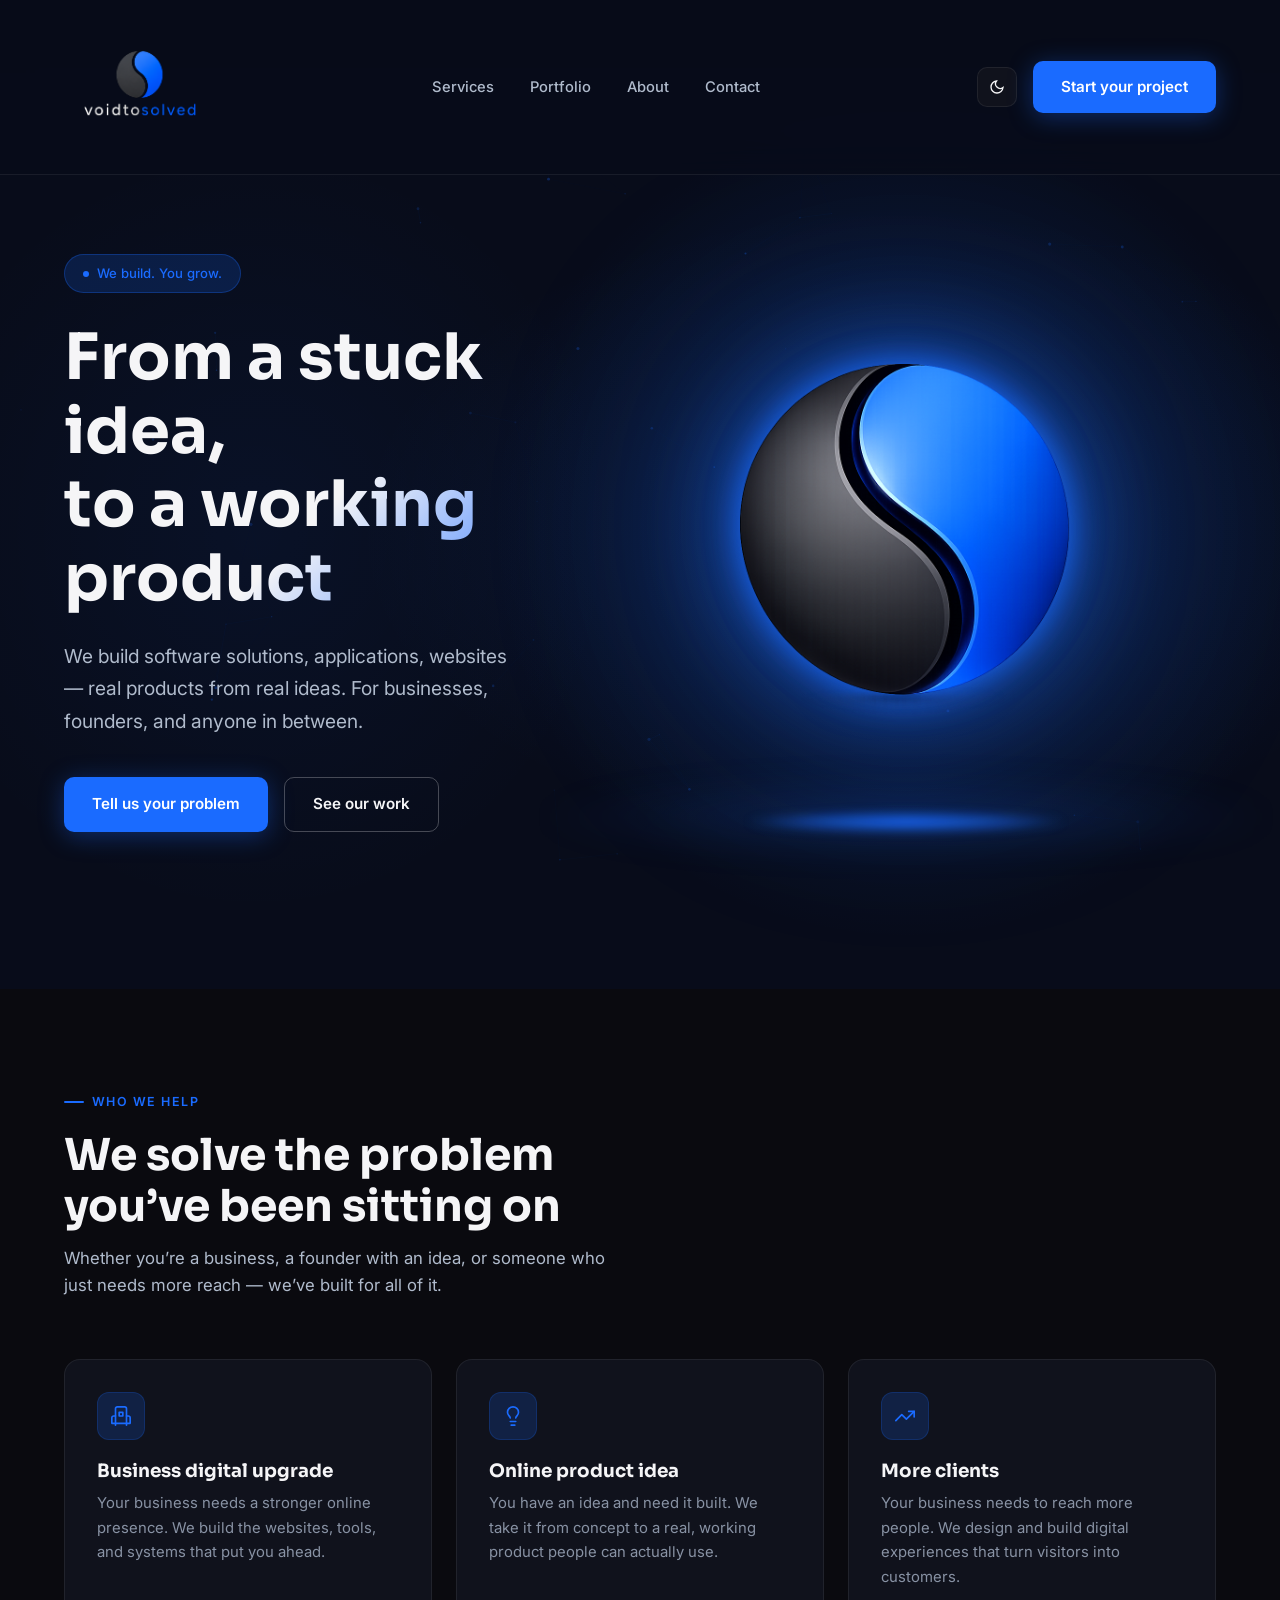
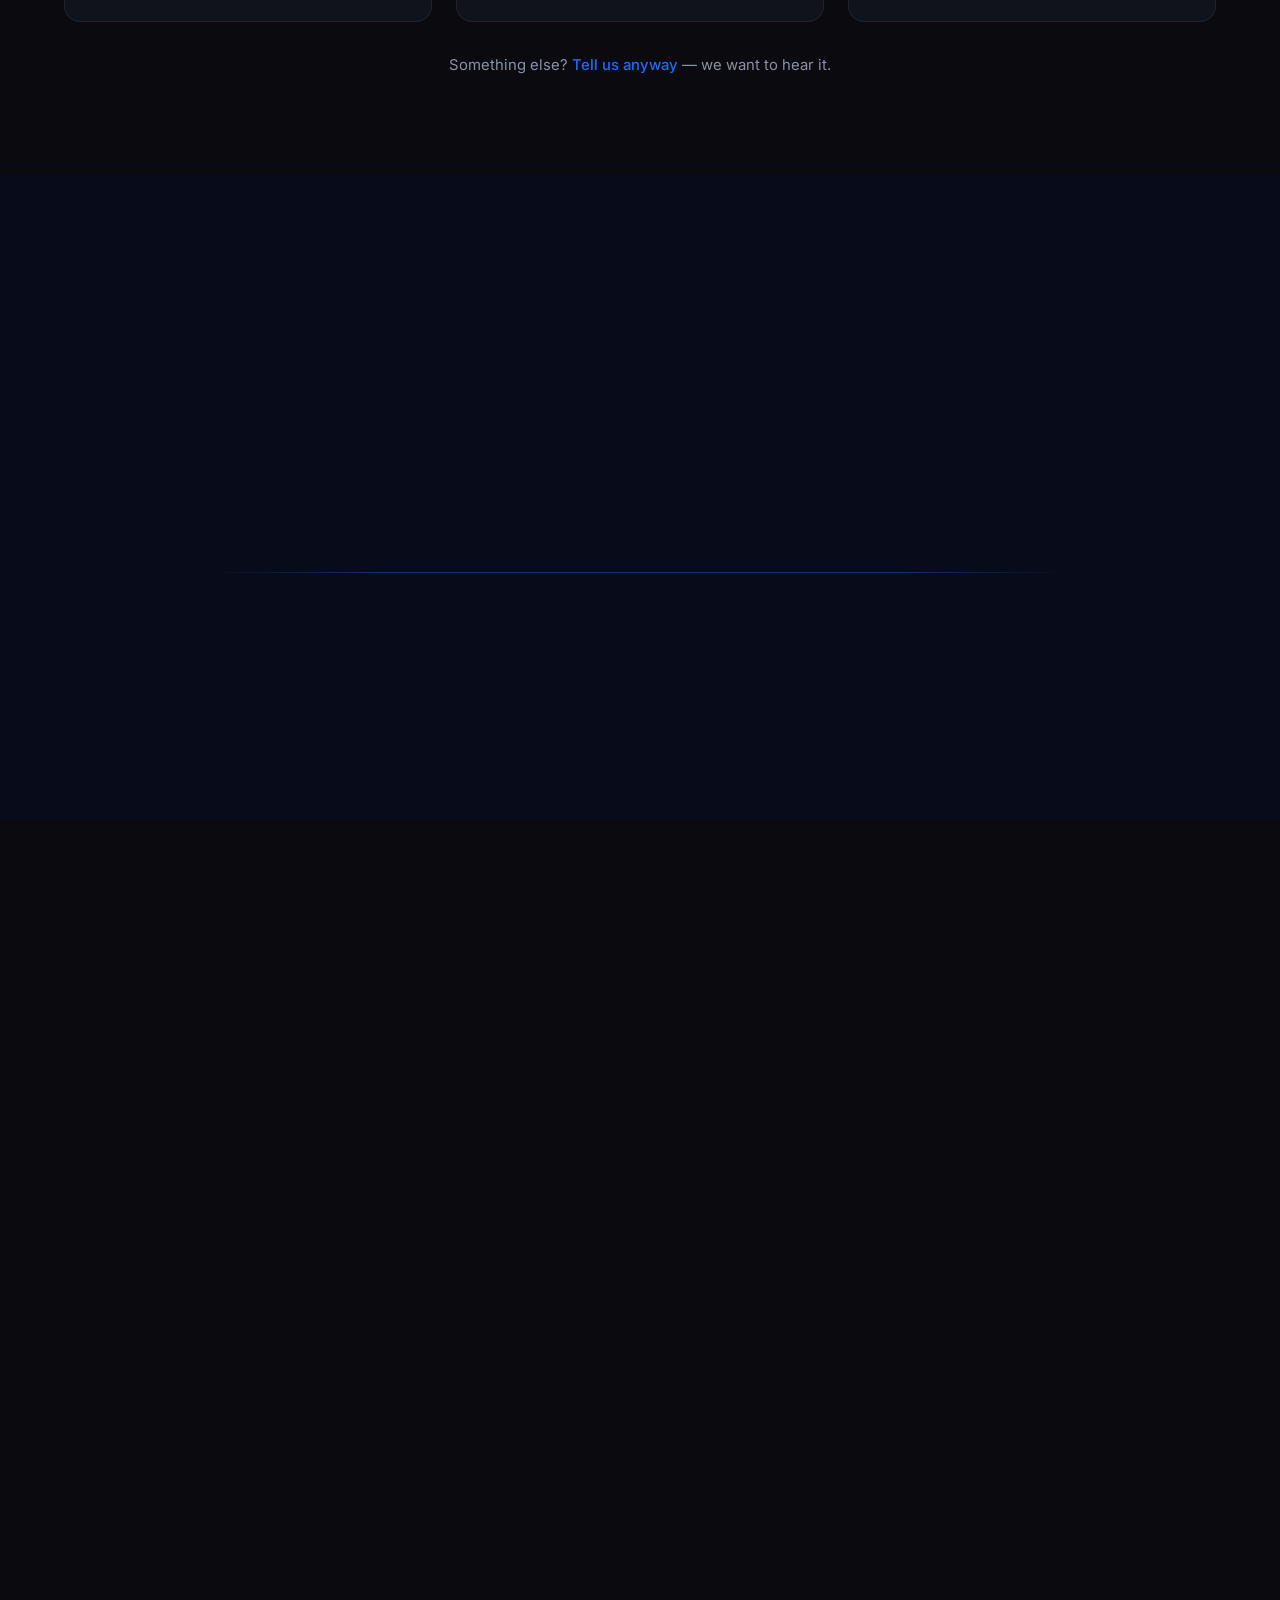
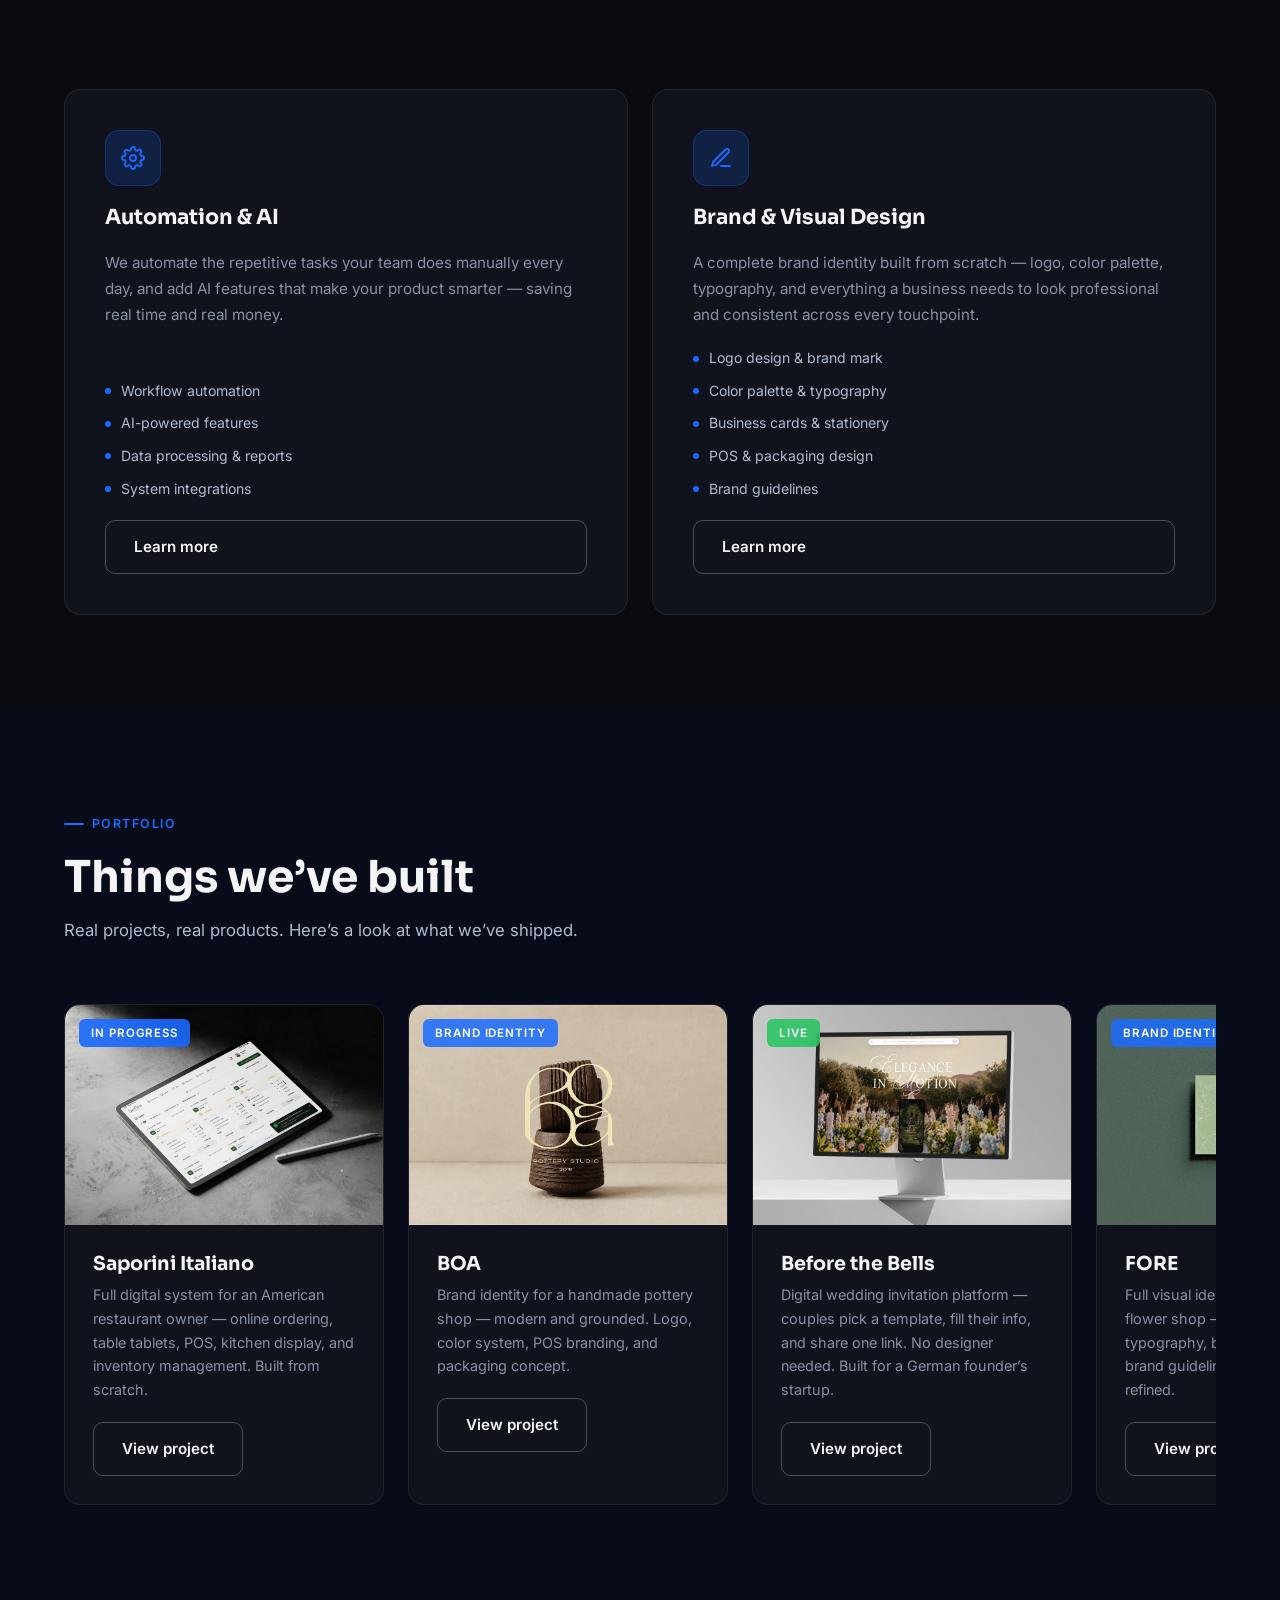
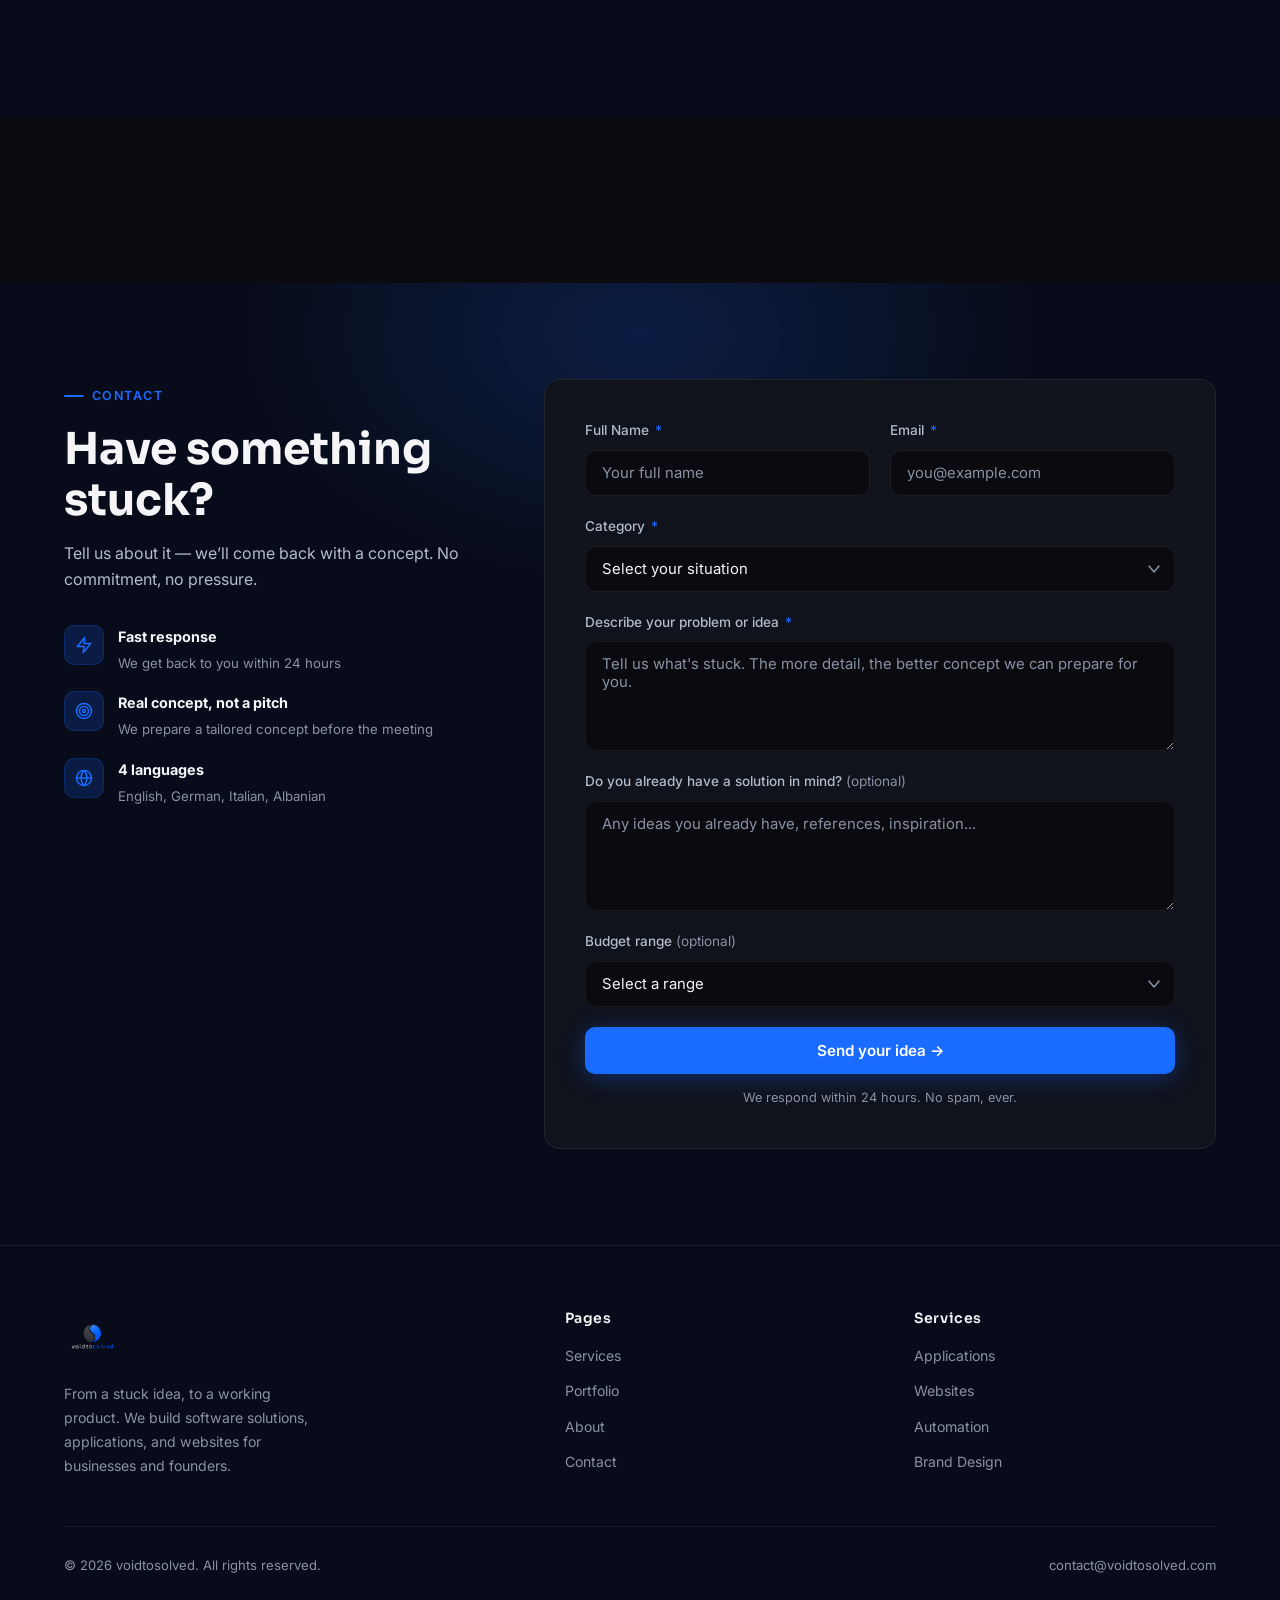
==== index.html @ b5cc69ad "Add Brand Design service, portfolio nav, mobile scroll peek, footer updates" ====
<!DOCTYPE html>
<html lang="en" data-theme="dark">
<head>
  <meta charset="UTF-8" />
  <meta name="viewport" content="width=device-width, initial-scale=1.0" />
  <title>voidtosolved &mdash; From a stuck idea, to a working product</title>
  <meta name="description" content="We build software solutions, applications, websites, and real products from real ideas. From a stuck idea, to a working product." />
  <link rel="stylesheet" href="css/style.css" />
  <link rel="icon" type="image/png" href="voidtosolved_transparent.png" />
</head>
<body>

<nav>
  <div class="container nav-inner">
    <a href="index.html" class="nav-logo" aria-label="voidtosolved home">
      <img src="VTS_LOGO_NO_BCG_WHITE.png" alt="voidtosolved logo" class="logo-dark" />
      <img src="voidtosolved_transparent.png" alt="voidtosolved logo" class="logo-light" />
    </a>
    <ul class="nav-links">
      <li><a href="services.html">Services</a></li>
      <li><a href="portfolio.html">Portfolio</a></li>
      <li><a href="about.html">About</a></li>
      <li><a href="contact.html">Contact</a></li>
    </ul>
    <div class="nav-right">
      <button class="theme-toggle" aria-label="Toggle theme"></button>
      <a href="#contact" class="btn btn-primary">Start your project</a>
      <button class="hamburger" aria-label="Open menu" aria-expanded="false">
        <span></span><span></span><span></span>
      </button>
    </div>
  </div>
</nav>

<nav class="mobile-nav" role="navigation" aria-label="Mobile menu">
  <a href="services.html">Services</a>
  <a href="portfolio.html">Portfolio</a>
  <a href="about.html">About</a>
  <a href="contact.html">Contact</a>
  <a href="#contact" class="btn btn-primary">Start your project</a>
</nav>

<div class="page-wrapper">

  <section class="hero" id="home">
    <div class="hero-bg-glow"></div>
    <div class="container hero-grid">

      <div class="hero-content">
        <div class="hero-badge">
          <span class="hero-badge-dot"></span>
          We build. You grow.
        </div>
        <h1 class="fade-up fade-up-delay-1">From a stuck idea,<br>to a working product</h1>
        <p class="hero-sub fade-up fade-up-delay-2">We build software solutions, applications, websites &mdash; real products from real ideas. For businesses, founders, and anyone in between.</p>
        <div class="hero-buttons fade-up fade-up-delay-3">
          <a href="#contact" class="btn btn-primary">Tell us your problem</a>
          <a href="#portfolio" class="btn btn-outline">See our work</a>
        </div>
      </div>

      <div class="hero-orb-wrap fade-up fade-up-delay-2">
        <div class="orb-scene">
          <div class="orb-ambient"></div>
          <div class="orb-float">
            <div class="orb-glow-wrap">
              <div class="orb-img-wrap">
                <img src="super%20logo.png" alt="" class="orb-img" />
              </div>
            </div>
          </div>
          <div class="orb-ground-halo"></div>
          <div class="orb-ground-ray"></div>
        </div>
      </div>

    </div>
  </section>

  <section class="who-we-help" id="who-we-help">
    <div class="container">
      <div class="section-header fade-up">
        <span class="section-label">Who we help</span>
        <h2>We solve the problem<br>you&rsquo;ve been sitting on</h2>
        <p>Whether you&rsquo;re a business, a founder with an idea, or someone who just needs more reach &mdash; we&rsquo;ve built for all of it.</p>
      </div>
      <div class="cards-grid-3">
        <div class="card fade-up fade-up-delay-1">
          <div class="card-icon"><svg width="22" height="22" viewBox="0 0 24 24" fill="none" stroke="currentColor" stroke-width="1.8" stroke-linecap="round" stroke-linejoin="round"><path d="M6 22V4a2 2 0 0 1 2-2h8a2 2 0 0 1 2 2v18"/><path d="M6 12H4a2 2 0 0 0-2 2v6h20v-6a2 2 0 0 0-2-2h-2"/><rect x="10" y="8" width="4" height="4"/></svg></div>
          <h3>Business digital upgrade</h3>
          <p>Your business needs a stronger online presence. We build the websites, tools, and systems that put you ahead.</p>
        </div>
        <div class="card fade-up fade-up-delay-2">
          <div class="card-icon"><svg width="22" height="22" viewBox="0 0 24 24" fill="none" stroke="currentColor" stroke-width="1.8" stroke-linecap="round" stroke-linejoin="round"><path d="M15 14c.2-1 .7-1.7 1.5-2.5 1-.9 1.5-2.2 1.5-3.5A6 6 0 0 0 6 8c0 1 .2 2.2 1.5 3.5.7.7 1.3 1.5 1.5 2.5"/><path d="M9 18h6"/><path d="M10 22h4"/></svg></div>
          <h3>Online product idea</h3>
          <p>You have an idea and need it built. We take it from concept to a real, working product people can actually use.</p>
        </div>
        <div class="card fade-up fade-up-delay-3">
          <div class="card-icon"><svg width="22" height="22" viewBox="0 0 24 24" fill="none" stroke="currentColor" stroke-width="1.8" stroke-linecap="round" stroke-linejoin="round"><polyline points="22 7 13.5 15.5 8.5 10.5 2 17"/><polyline points="16 7 22 7 22 13"/></svg></div>
          <h3>More clients</h3>
          <p>Your business needs to reach more people. We design and build digital experiences that turn visitors into customers.</p>
        </div>
      </div>
      <div class="who-we-help-footer fade-up">
        <p>Something else? <a href="#contact">Tell us anyway</a> &mdash; we want to hear it.</p>
      </div>
    </div>
  </section>

  <section class="how-it-works" id="how-it-works">
    <div class="container">
      <div class="section-header centered fade-up">
        <span class="section-label">How it works</span>
        <h2>Simple, from first message<br>to live product</h2>
        <p>No complicated onboarding. Just a clear path from your idea to something real.</p>
      </div>
      <div class="steps-flow">
        <div class="step fade-up fade-up-delay-1">
          <div class="step-number">1</div>
          <h3>Fill out our form</h3>
          <p>Describe your problem or idea in your own words &mdash; no technical knowledge needed.</p>
        </div>
        <div class="step fade-up fade-up-delay-2">
          <div class="step-number">2</div>
          <h3>We prepare a concept</h3>
          <p>We think it through and come back with a real, tailored concept just for you.</p>
        </div>
        <div class="step fade-up fade-up-delay-3">
          <div class="step-number">3</div>
          <h3>We meet online</h3>
          <p>We set up a meeting &mdash; available in English, German, Italian, or Albanian.</p>
        </div>
        <div class="step fade-up fade-up-delay-4">
          <div class="step-number">4</div>
          <h3>We build it</h3>
          <p>We align on direction and bring your idea to life. Real product, real results.</p>
        </div>
      </div>
    </div>
  </section>

  <section class="services" id="services">
    <div class="container">
      <div class="section-header fade-up">
        <span class="section-label">Services</span>
        <h2>What we build &amp; design</h2>
        <p>From websites to full applications, workflow automation, and brand identity &mdash; we cover the full stack.</p>
      </div>
      <div class="cards-grid-4">
        <div class="service-card fade-up fade-up-delay-1">
          <div class="service-icon"><svg width="24" height="24" viewBox="0 0 24 24" fill="none" stroke="currentColor" stroke-width="1.8" stroke-linecap="round" stroke-linejoin="round"><rect x="5" y="2" width="14" height="20" rx="2"/><line x1="12" y1="18" x2="12.01" y2="18" stroke-width="2.5"/></svg></div>
          <h3>Applications</h3>
          <p>Web, mobile, and desktop apps built from scratch around your idea. If you need a platform, a tool, or a product people can log into &mdash; we build it.</p>
          <ul class="service-features">
            <li>Web &amp; mobile apps</li>
            <li>SaaS platforms</li>
            <li>Restaurant &amp; POS systems</li>
            <li>Internal business tools</li>
            <li>User accounts &amp; dashboards</li>
          </ul>
          <a href="services.html" class="btn btn-outline" style="margin-top:auto;">Learn more</a>
        </div>
        <div class="service-card fade-up fade-up-delay-2">
          <div class="service-icon"><svg width="24" height="24" viewBox="0 0 24 24" fill="none" stroke="currentColor" stroke-width="1.8" stroke-linecap="round" stroke-linejoin="round"><circle cx="12" cy="12" r="10"/><path d="M2 12h20"/><path d="M12 2a15.3 15.3 0 0 1 4 10 15.3 15.3 0 0 1-4 10 15.3 15.3 0 0 1-4-10 15.3 15.3 0 0 1 4-10z"/></svg></div>
          <h3>Websites</h3>
          <p>Fast, modern websites that look great, load instantly, and turn visitors into clients. Built to rank on Google and work perfectly on any device.</p>
          <ul class="service-features">
            <li>Landing pages &amp; full sites</li>
            <li>Professional animations</li>
            <li>Google-ready &amp; fast loading</li>
            <li>Works on all devices</li>
            <li>Easy content management</li>
          </ul>
          <a href="services.html" class="btn btn-outline" style="margin-top:auto;">Learn more</a>
        </div>
        <div class="service-card fade-up fade-up-delay-3">
          <div class="service-icon"><svg width="24" height="24" viewBox="0 0 24 24" fill="none" stroke="currentColor" stroke-width="1.8" stroke-linecap="round" stroke-linejoin="round"><circle cx="12" cy="12" r="3"/><path d="M19.4 15a1.65 1.65 0 0 0 .33 1.82l.06.06a2 2 0 0 1-2.83 2.83l-.06-.06a1.65 1.65 0 0 0-1.82-.33 1.65 1.65 0 0 0-1 1.51V21a2 2 0 0 1-4 0v-.09A1.65 1.65 0 0 0 9 19.4a1.65 1.65 0 0 0-1.82.33l-.06.06a2 2 0 0 1-2.83-2.83l.06-.06A1.65 1.65 0 0 0 4.68 15a1.65 1.65 0 0 0-1.51-1H3a2 2 0 0 1 0-4h.09A1.65 1.65 0 0 0 4.6 9a1.65 1.65 0 0 0-.33-1.82l-.06-.06a2 2 0 0 1 2.83-2.83l.06.06A1.65 1.65 0 0 0 9 4.68a1.65 1.65 0 0 0 1-1.51V3a2 2 0 0 1 4 0v.09a1.65 1.65 0 0 0 1 1.51 1.65 1.65 0 0 0 1.82-.33l.06-.06a2 2 0 0 1 2.83 2.83l-.06.06A1.65 1.65 0 0 0 19.4 9a1.65 1.65 0 0 0 1.51 1H21a2 2 0 0 1 0 4h-.09a1.65 1.65 0 0 0-1.51 1z"/></svg></div>
          <h3>Automation &amp; AI</h3>
          <p>We automate the repetitive tasks your team does manually every day, and add AI features that make your product smarter &mdash; saving real time and real money.</p>
          <ul class="service-features">
            <li>Workflow automation</li>
            <li>AI-powered features</li>
            <li>Data processing &amp; reports</li>
            <li>System integrations</li>
          </ul>
          <a href="services.html" class="btn btn-outline" style="margin-top:auto;">Learn more</a>
        </div>
        <div class="service-card fade-up fade-up-delay-1">
          <div class="service-icon"><svg width="24" height="24" viewBox="0 0 24 24" fill="none" stroke="currentColor" stroke-width="1.8" stroke-linecap="round" stroke-linejoin="round"><path d="M12 20h9"/><path d="M16.5 3.5a2.121 2.121 0 0 1 3 3L7 19l-4 1 1-4L16.5 3.5z"/></svg></div>
          <h3>Brand &amp; Visual Design</h3>
          <p>A complete brand identity built from scratch &mdash; logo, color palette, typography, and everything a business needs to look professional and consistent across every touchpoint.</p>
          <ul class="service-features">
            <li>Logo design &amp; brand mark</li>
            <li>Color palette &amp; typography</li>
            <li>Business cards &amp; stationery</li>
            <li>POS &amp; packaging design</li>
            <li>Brand guidelines</li>
          </ul>
          <a href="services.html#brand" class="btn btn-outline" style="margin-top:auto;">Learn more</a>
        </div>
      </div>
    </div>
  </section>

  <section class="portfolio-preview" id="portfolio">
    <div class="container">
      <div class="section-header fade-up">
        <span class="section-label">Portfolio</span>
        <h2>Things we&rsquo;ve built</h2>
        <p>Real projects, real products. Here&rsquo;s a look at what we&rsquo;ve shipped.</p>
      </div>
      <div class="portfolio-grid">
        <div class="project-card fade-up fade-up-delay-1">
          <div class="project-image">
            <img src="Saporini/1.webp" alt="Saporini Italiano &mdash; Restaurant management system" loading="lazy" />
            <span class="project-tag" style="background:rgba(26,107,255,0.9);">In Progress</span>
          </div>
          <div class="project-info">
            <h3>Saporini Italiano</h3>
            <p>Full digital system for an American restaurant owner &mdash; online ordering, table tablets, POS, kitchen display, and inventory management. Built from scratch.</p>
            <a href="portfolio.html#saporini" class="btn btn-outline">View project</a>
          </div>
        </div>
        <div class="project-card fade-up fade-up-delay-2">
          <div class="project-image">
            <img src="GraphDesigns/BOA/main.webp" alt="BOA &mdash; Pottery shop brand identity" loading="lazy" style="object-position:center;" />
            <span class="project-tag">Brand Identity</span>
          </div>
          <div class="project-info">
            <h3>BOA</h3>
            <p>Brand identity for a handmade pottery shop &mdash; modern and grounded. Logo, color system, POS branding, and packaging concept.</p>
            <a href="portfolio.html#boa" class="btn btn-outline">View project</a>
          </div>
        </div>
        <div class="project-card fade-up fade-up-delay-1">
          <div class="project-image">
            <img src="beforethebells/1.webp" alt="Before the Bells &mdash; Digital wedding invitation platform" loading="lazy" />
            <span class="project-tag" style="background:rgba(34,197,94,0.85);">Live</span>
          </div>
          <div class="project-info">
            <h3>Before the Bells</h3>
            <p>Digital wedding invitation platform &mdash; couples pick a template, fill their info, and share one link. No designer needed. Built for a German founder&rsquo;s startup.</p>
            <a href="portfolio.html#wedding" class="btn btn-outline">View project</a>
          </div>
        </div>
        <div class="project-card fade-up fade-up-delay-2">
          <div class="project-image">
            <img src="GraphDesigns/FORE/fore%20card%20green%20bg.webp" alt="FORE &mdash; Flower shop brand identity" loading="lazy" style="object-position:center;" />
            <span class="project-tag">Brand Identity</span>
          </div>
          <div class="project-info">
            <h3>FORE</h3>
            <p>Full visual identity for a premium flower shop &mdash; logo, color palette, typography, business cards, and brand guidelines. Clean, botanical, and refined.</p>
            <a href="portfolio.html#fore" class="btn btn-outline">View project</a>
          </div>
        </div>
        <div class="project-card fade-up fade-up-delay-1">
          <div class="project-image">
            <img src="GraphDesigns/BOND/bondbanner.webp" alt="BOND &mdash; Dog accessories brand identity" loading="lazy" style="object-position:center;" />
            <span class="project-tag">Brand Identity</span>
          </div>
          <div class="project-info">
            <h3>BOND</h3>
            <p>Visual identity for a premium dog accessories brand &mdash; playful but refined. Logo, color palette, typography, banner design, and product mockups.</p>
            <a href="portfolio.html#bond" class="btn btn-outline">View project</a>
          </div>
        </div>
      </div>
      <div class="portfolio-footer fade-up">
        <a href="portfolio.html" class="btn btn-primary">See all projects</a>
      </div>
    </div>
  </section>

  <section class="languages-strip" id="languages">
    <div class="container">
      <div class="languages-inner fade-up">
        <span class="languages-label">We meet you in your language</span>
        <div class="lang-pills">
          <span class="lang-pill"><span class="flag">&#x1F1EC;&#x1F1E7;</span> English</span>
          <span class="lang-pill"><span class="flag">&#x1F1E9;&#x1F1EA;</span> Deutsch</span>
          <span class="lang-pill"><span class="flag">&#x1F1EE;&#x1F1F9;</span> Italiano</span>
          <span class="lang-pill"><span class="flag">&#x1F1E6;&#x1F1F1;</span> Shqip</span>
        </div>
      </div>
    </div>
  </section>

  <section class="contact-section" id="contact">
    <div class="container">
      <div class="contact-grid">
        <div class="contact-info fade-up">
          <span class="section-label">Contact</span>
          <h2>Have something stuck?</h2>
          <p>Tell us about it &mdash; we&rsquo;ll come back with a concept. No commitment, no pressure.</p>
          <div class="contact-perks">
            <div class="contact-perk">
              <div class="contact-perk-icon"><svg width="18" height="18" viewBox="0 0 24 24" fill="none" stroke="currentColor" stroke-width="2" stroke-linecap="round" stroke-linejoin="round"><polygon points="13 2 3 14 12 14 11 22 21 10 12 10 13 2"/></svg></div>
              <div class="contact-perk-text">
                <strong>Fast response</strong>
                <span>We get back to you within 24 hours</span>
              </div>
            </div>
            <div class="contact-perk">
              <div class="contact-perk-icon"><svg width="18" height="18" viewBox="0 0 24 24" fill="none" stroke="currentColor" stroke-width="2" stroke-linecap="round" stroke-linejoin="round"><circle cx="12" cy="12" r="10"/><circle cx="12" cy="12" r="6"/><circle cx="12" cy="12" r="2"/></svg></div>
              <div class="contact-perk-text">
                <strong>Real concept, not a pitch</strong>
                <span>We prepare a tailored concept before the meeting</span>
              </div>
            </div>
            <div class="contact-perk">
              <div class="contact-perk-icon"><svg width="18" height="18" viewBox="0 0 24 24" fill="none" stroke="currentColor" stroke-width="2" stroke-linecap="round" stroke-linejoin="round"><circle cx="12" cy="12" r="10"/><path d="M2 12h20"/><path d="M12 2a15.3 15.3 0 0 1 4 10 15.3 15.3 0 0 1-4 10 15.3 15.3 0 0 1-4-10 15.3 15.3 0 0 1 4-10z"/></svg></div>
              <div class="contact-perk-text">
                <strong>4 languages</strong>
                <span>English, German, Italian, Albanian</span>
              </div>
            </div>
          </div>
        </div>

        <div class="form-card fade-up fade-up-delay-1">
          <form
            class="contact-form"
            action="https://formspree.io/f/mbdenkko"
            method="POST"
            novalidate
          >
            <div class="form-row">
              <div class="form-group">
                <label for="name">Full Name <span class="required">*</span></label>
                <input type="text" id="name" name="name" placeholder="Your full name" required />
              </div>
              <div class="form-group">
                <label for="email">Email <span class="required">*</span></label>
                <input type="email" id="email" name="email" placeholder="you@example.com" required />
              </div>
            </div>
            <div class="form-group">
              <label for="category">Category <span class="required">*</span></label>
              <select id="category" name="category" required>
                <option value="" disabled selected>Select your situation</option>
                <option value="Business digital upgrade">Business digital upgrade</option>
                <option value="Online product idea">Online product idea</option>
                <option value="Need more clients">Need more clients</option>
                <option value="Something else">Something else &mdash; I&rsquo;ll explain below</option>
              </select>
            </div>
            <div class="form-group">
              <label for="problem">Describe your problem or idea <span class="required">*</span></label>
              <textarea id="problem" name="problem" placeholder="Tell us what's stuck. The more detail, the better concept we can prepare for you." rows="4" required></textarea>
            </div>
            <div class="form-group">
              <label for="solution">Do you already have a solution in mind? <span style="color:var(--text-muted);font-weight:400">(optional)</span></label>
              <textarea id="solution" name="solution" placeholder="Any ideas you already have, references, inspiration..." rows="3"></textarea>
            </div>
            <div class="form-group">
              <label for="budget">Budget range <span style="color:var(--text-muted);font-weight:400">(optional)</span></label>
              <select id="budget" name="budget">
                <option value="" disabled selected>Select a range</option>
                <option value="Under 500">Under &euro;500</option>
                <option value="500-2000">&euro;500 &ndash; &euro;2000</option>
                <option value="2000-5000">&euro;2000 &ndash; &euro;5000</option>
                <option value="5000+">&euro;5000+</option>
              </select>
            </div>
            <div class="form-submit">
              <button type="submit" class="btn btn-primary">Send your idea &rarr;</button>
            </div>
            <p class="form-note">We respond within 24 hours. No spam, ever.</p>
          </form>
          <div class="form-success">
            <div class="success-icon"><svg width="28" height="28" viewBox="0 0 24 24" fill="none" stroke="currentColor" stroke-width="2.2" stroke-linecap="round" stroke-linejoin="round"><polyline points="20 6 9 17 4 12"/></svg></div>
            <h3>Message sent!</h3>
            <p>We&rsquo;ll get back to you within 24 hours with a real concept prepared for you.</p>
          </div>
        </div>
      </div>
    </div>
  </section>

</div>

<footer>
  <div class="container">
    <div class="footer-grid">
      <div class="footer-brand">
        <img src="VTS_LOGO_NO_BCG_WHITE.png" alt="voidtosolved" class="logo-dark" />
        <img src="voidtosolved_transparent.png" alt="voidtosolved" class="logo-light" />
        <p>From a stuck idea, to a working product. We build software solutions, applications, and websites for businesses and founders.</p>
      </div>
      <div class="footer-col">
        <h4>Pages</h4>
        <ul>
          <li><a href="services.html">Services</a></li>
          <li><a href="portfolio.html">Portfolio</a></li>
          <li><a href="about.html">About</a></li>
          <li><a href="contact.html">Contact</a></li>
        </ul>
      </div>
      <div class="footer-col">
        <h4>Services</h4>
        <ul>
          <li><a href="services.html#applications">Applications</a></li>
          <li><a href="services.html#websites">Websites</a></li>
          <li><a href="services.html#automation">Automation</a></li>
          <li><a href="services.html#brand">Brand Design</a></li>
        </ul>
      </div>
    </div>
    <div class="footer-bottom">
      <p>&copy; 2026 voidtosolved. All rights reserved.</p>
      <a href="mailto:contact@voidtosolved.com">contact@voidtosolved.com</a>
    </div>
  </div>
</footer>

<script src="js/main.js"></script>
</body>
</html>
---- css/style.css ----
/* ============================
   VOIDTOSOLVED — MAIN STYLES
   ============================ */

@import url('https://fonts.googleapis.com/css2?family=Sora:wght@300;400;500;600;700;800&family=Inter:wght@300;400;500;600&display=swap');

/* ── CSS Variables ── */
:root {
  --void-black: #0A0A0F;
  --solved-blue: #1A6BFF;
  --deep-navy: #080C1A;
  --pure-white: #F5F5F7;
  --muted-blue: #3D7FFF;
  --glow-blue: rgba(26, 107, 255, 0.18);
  --glow-blue-strong: rgba(26, 107, 255, 0.28);
  --card-bg: #10121C;
  --card-border: rgba(255,255,255,0.07);
  --text-muted: #8892A4;
  --text-secondary: #B0BBCC;
  --nav-bg: rgba(8, 12, 26, 0.85);
  --transition: 0.3s cubic-bezier(0.4, 0, 0.2, 1);
  --radius: 16px;
  --radius-sm: 10px;
  --shadow-blue: 0 0 60px rgba(26, 107, 255, 0.15);
  --font-head: 'Sora', sans-serif;
  --font-body: 'Inter', sans-serif;
}

/* Light mode overrides */
[data-theme="light"] {
  --void-black: #F0F2F8;
  --deep-navy: #E8ECF6;
  --pure-white: #0A0A0F;
  --card-bg: #FFFFFF;
  --card-border: rgba(0,0,0,0.08);
  --text-muted: #5A6478;
  --text-secondary: #3A4255;
  --nav-bg: rgba(240, 242, 248, 0.9);
  --glow-blue: rgba(26, 107, 255, 0.08);
  --shadow-blue: 0 0 60px rgba(26, 107, 255, 0.08);
}

/* ── Reset & Base ── */
*, *::before, *::after { box-sizing: border-box; margin: 0; padding: 0; }

html { scroll-behavior: smooth; font-size: 16px; }

body {
  font-family: var(--font-body);
  background-color: var(--void-black);
  color: var(--pure-white);
  line-height: 1.6;
  overflow-x: hidden;
  transition: background-color var(--transition), color var(--transition);
}

a { text-decoration: none; color: inherit; }
img { max-width: 100%; display: block; }
ul { list-style: none; }

/* ── Typography ── */
h1, h2, h3, h4, h5 { font-family: var(--font-head); font-weight: 700; line-height: 1.15; }
h1 { font-size: clamp(2.2rem, 5vw, 4rem); }
h2 { font-size: clamp(1.8rem, 3.5vw, 2.75rem); }
h3 { font-size: clamp(1.2rem, 2vw, 1.5rem); }
p { font-size: 1rem; color: var(--text-secondary); }

/* ── Container ── */
.container {
  max-width: 1200px;
  margin: 0 auto;
  padding: 0 24px;
}

/* ── Buttons ── */
.btn {
  display: inline-flex;
  align-items: center;
  gap: 8px;
  padding: 14px 28px;
  border-radius: 10px;
  font-family: var(--font-body);
  font-weight: 600;
  font-size: 0.95rem;
  cursor: pointer;
  transition: var(--transition);
  border: none;
  white-space: nowrap;
}

.btn-primary {
  background: var(--solved-blue);
  color: #fff;
  box-shadow: 0 4px 24px rgba(26, 107, 255, 0.35);
}
.btn-primary:hover {
  background: var(--muted-blue);
  box-shadow: 0 6px 32px rgba(26, 107, 255, 0.5);
  transform: translateY(-2px);
}

.btn-outline {
  background: transparent;
  color: var(--pure-white);
  border: 1.5px solid rgba(255,255,255,0.25);
}
.btn-outline:hover {
  border-color: var(--solved-blue);
  color: var(--solved-blue);
  transform: translateY(-2px);
}

[data-theme="light"] .btn-outline {
  border-color: rgba(0,0,0,0.2);
  color: var(--pure-white);
}
[data-theme="light"] .btn-outline:hover {
  border-color: var(--solved-blue);
  color: var(--solved-blue);
}

/* ── Navigation ── */
nav {
  position: fixed;
  top: 0;
  left: 0;
  right: 0;
  z-index: 1000;
  padding: 12px 0;
  background: var(--nav-bg);
  backdrop-filter: blur(20px);
  -webkit-backdrop-filter: blur(20px);
  border-bottom: 1px solid var(--card-border);
  transition: var(--transition);
}

.nav-inner {
  display: flex;
  align-items: center;
  justify-content: space-between;
  gap: 24px;
}

.nav-logo img {
  height: 150px;
  width: auto;
}

/* Themed logos */
.logo-light { display: block; }
.logo-dark  { display: none;  }
[data-theme="light"] .logo-light { display: none;  }
[data-theme="light"] .logo-dark  { display: block; }

.nav-links {
  display: flex;
  align-items: center;
  gap: 36px;
}

.nav-links a {
  font-size: 0.92rem;
  font-weight: 500;
  color: var(--text-secondary);
  transition: color var(--transition);
  position: relative;
}
.nav-links a::after {
  content: '';
  position: absolute;
  bottom: -4px;
  left: 0;
  width: 0;
  height: 2px;
  background: var(--solved-blue);
  transition: width var(--transition);
  border-radius: 2px;
}
.nav-links a:hover, .nav-links a.active {
  color: var(--pure-white);
}
.nav-links a:hover::after, .nav-links a.active::after {
  width: 100%;
}

.nav-right {
  display: flex;
  align-items: center;
  gap: 16px;
}

/* Theme toggle */
.theme-toggle {
  background: var(--card-bg);
  border: 1px solid var(--card-border);
  color: var(--pure-white);
  width: 40px;
  height: 40px;
  border-radius: 10px;
  display: flex;
  align-items: center;
  justify-content: center;
  cursor: pointer;
  font-size: 1rem;
  transition: var(--transition);
}
.theme-toggle:hover {
  border-color: var(--solved-blue);
  background: var(--glow-blue);
}

/* Hamburger */
.hamburger {
  display: none;
  flex-direction: column;
  gap: 5px;
  background: none;
  border: none;
  cursor: pointer;
  padding: 4px;
}
.hamburger span {
  display: block;
  width: 22px;
  height: 2px;
  background: var(--pure-white);
  border-radius: 2px;
  transition: var(--transition);
}

/* Mobile nav */
.mobile-nav {
  display: none;
  position: fixed;
  top: 73px;
  left: 0;
  right: 0;
  background: var(--deep-navy);
  border-bottom: 1px solid var(--card-border);
  padding: 8px 24px 16px;
  z-index: 999;
  flex-direction: column;
  gap: 0;
}
.mobile-nav.open { display: flex; }
.mobile-nav a {
  font-size: 0.92rem;
  font-weight: 500;
  color: var(--text-secondary);
  padding: 7px 0;
  border-bottom: 1px solid var(--card-border);
  transition: color var(--transition);
}
.mobile-nav a:last-child { border-bottom: none; }
.mobile-nav a:hover { color: var(--solved-blue); }
.mobile-nav .btn { margin-top: 8px; width: 100%; justify-content: center; padding: 10px; }

/* ── Page Wrapper ── */
.page-wrapper { padding-top: 73px; }

/* ── Section Base ── */
section { padding: 96px 0; }

.section-label {
  display: inline-flex;
  align-items: center;
  gap: 8px;
  font-size: 0.78rem;
  font-weight: 600;
  letter-spacing: 0.12em;
  text-transform: uppercase;
  color: var(--solved-blue);
  margin-bottom: 18px;
}
.section-label::before {
  content: '';
  width: 20px;
  height: 2px;
  background: var(--solved-blue);
  border-radius: 2px;
}

.section-header {
  margin-bottom: 60px;
}
.section-header p {
  max-width: 560px;
  margin-top: 14px;
  font-size: 1.05rem;
}
.section-header.centered {
  text-align: center;
}
.section-header.centered p {
  margin: 14px auto 0;
}

/* ── Hero Section ── */
.hero {
  min-height: 100vh;
  display: flex;
  align-items: center;
  position: relative;
  overflow: hidden;
  background: var(--deep-navy);
  padding: 120px 0 96px;
}

.hero-bg-glow {
  position: absolute;
  inset: 0;
  background:
    radial-gradient(ellipse 60% 50% at 70% 50%, rgba(26,107,255,0.13) 0%, transparent 70%),
    radial-gradient(ellipse 40% 60% at 20% 50%, rgba(26,107,255,0.06) 0%, transparent 70%);
  pointer-events: none;
  z-index: 0;
}

.hero-grid {
  display: grid;
  grid-template-columns: 1fr 1fr;
  align-items: center;
  grid-template-columns: 1.4fr 1fr;
  gap: clamp(40px, 6vw, 120px);
  position: relative;
  z-index: 1;
}

.hero-content {
  position: relative;
  z-index: 1;
  max-width: 100%;
}

/* ── Orb ── */
.hero-orb-wrap {
  display: flex;
  align-items: center;
  justify-content: center;
}

.orb-scene {
  position: relative;
  width: 620px;
  height: 700px;
  display: flex;
  align-items: center;
  justify-content: center;
  flex-shrink: 0;
}

/* Deep ambient bloom that fills the scene — breathes slowly */
.orb-ambient {
  position: absolute;
  top: 50%;
  left: 50%;
  transform: translate(-50%, -52%);
  width: 860px;
  height: 860px;
  border-radius: 50%;
  background: radial-gradient(ellipse at center,
    rgba(26,107,255,0.22) 0%,
    rgba(26,107,255,0.08) 40%,
    transparent 68%);
  pointer-events: none;
  animation: orbPulse 5s ease-in-out infinite;
}

/* Only this element floats — keeps ground effects anchored */
.orb-float {
  position: relative;
  z-index: 2;
  animation: orbFloat 6s ease-in-out infinite;
}

/* drop-shadow wrapper — lives OUTSIDE overflow:hidden
   so the shadow follows the circular shape naturally */
.orb-glow-wrap {
  filter:
    drop-shadow(0 0 16px  rgba(26,107,255,0.95))
    drop-shadow(0 0 50px  rgba(26,107,255,0.55))
    drop-shadow(0 0 110px rgba(26,107,255,0.28));
}

/* Clips the white corners — no overlays, no fake lighting */
.orb-img-wrap {
  width: 480px;
  height: 480px;
  border-radius: 50%;
  overflow: hidden;
  transform: translateZ(0);
  -webkit-transform: translateZ(0);
  -webkit-mask-image: -webkit-radial-gradient(white, black);
}

.orb-img {
  width: 100%;
  height: 100%;
  object-fit: cover;
  display: block;
}

/* Ground halo — tight bright ellipse sitting right below the orb */
.orb-ground-halo {
  position: absolute;
  bottom: 60px;
  left: 50%;
  transform: translateX(-50%);
  width: 320px;
  height: 22px;
  border-radius: 50%;
  background: radial-gradient(ellipse at center,
    rgba(26,107,255,0.95) 0%,
    rgba(26,107,255,0.45) 45%,
    transparent 72%);
  filter: blur(5px);
  animation: haloFloat 6s ease-in-out infinite;
  z-index: 1;
}

/* Wide floor light ray spreading across the ground */
.orb-ground-ray {
  position: absolute;
  bottom: 36px;
  left: 50%;
  transform: translateX(-50%);
  width: 740px;
  height: 80px;
  border-radius: 50%;
  background: radial-gradient(ellipse at center,
    rgba(26,107,255,0.20) 0%,
    rgba(26,107,255,0.05) 52%,
    transparent 72%);
  filter: blur(16px);
  z-index: 0;
}

/* ── Keyframes ── */
@keyframes orbFloat {
  0%, 100% { transform: translateY(0px);   }
  50%       { transform: translateY(-20px); }
}

@keyframes haloFloat {
  /* halo shrinks/fades as orb rises, swells as it descends */
  0%, 100% { transform: translateX(-50%) scale(1);    opacity: 1;   }
  50%       { transform: translateX(-50%) scale(0.72); opacity: 0.5; }
}

@keyframes orbPulse {
  0%, 100% { opacity: 1;    transform: translate(-50%, -52%) scale(1);    }
  50%       { opacity: 0.60; transform: translate(-50%, -52%) scale(1.06); }
}

/* ── Responsive orb ── */
@media (max-width: 900px) {
  .hero-grid {
    grid-template-columns: 1fr;
    text-align: center;
  }
  .hero-content  { max-width: 100%; }
  .hero-buttons  { justify-content: center; }
  .hero-orb-wrap { order: -1; }
  .orb-scene       { width: 300px; height: 380px; }
  .orb-img-wrap    { width: 220px; height: 220px; }
  .orb-ambient     { width: 380px; height: 380px; }
  .orb-ground-halo { width: 150px; bottom: 32px; }
  .orb-ground-ray  { width: 320px; }
}

.hero-badge {
  display: inline-flex;
  align-items: center;
  gap: 8px;
  background: var(--glow-blue);
  border: 1px solid rgba(26, 107, 255, 0.3);
  border-radius: 100px;
  padding: 8px 18px;
  font-size: 0.82rem;
  font-weight: 500;
  color: var(--solved-blue);
  margin-bottom: 28px;
}
.hero-badge-dot {
  width: 6px;
  height: 6px;
  background: var(--solved-blue);
  border-radius: 50%;
  animation: pulse 2s infinite;
}

@keyframes pulse {
  0%, 100% { opacity: 1; transform: scale(1); }
  50% { opacity: 0.5; transform: scale(0.8); }
}

.hero h1 {
  margin-bottom: 24px;
  background: linear-gradient(135deg, var(--pure-white) 60%, var(--muted-blue) 100%);
  -webkit-background-clip: text;
  -webkit-text-fill-color: transparent;
  background-clip: text;
}

[data-theme="light"] .hero h1 {
  background: linear-gradient(135deg, #0A0A0F 60%, var(--solved-blue) 100%);
  -webkit-background-clip: text;
  -webkit-text-fill-color: transparent;
  background-clip: text;
}

.hero-sub {
  font-size: clamp(1rem, 2vw, 1.2rem);
  color: var(--text-secondary);
  margin-bottom: 40px;
  max-width: 580px;
  line-height: 1.7;
}

.hero-buttons {
  display: flex;
  gap: 16px;
  flex-wrap: wrap;
}

/* ── Who We Help ── */
.who-we-help {
  background: var(--void-black);
}

.cards-grid-3 {
  display: grid;
  grid-template-columns: repeat(3, 1fr);
  gap: 24px;
}
.cards-grid-4 {
  display: grid;
  grid-template-columns: repeat(2, 1fr);
  gap: 24px;
}

/* Portfolio project nav */
.portfolio-nav {
  display: flex;
  gap: 8px;
  overflow-x: auto;
  padding: 20px 0 20px;
  scrollbar-width: none;
  position: sticky;
  top: 72px;
  background: var(--void-black);
  z-index: 10;
  border-bottom: 1px solid var(--card-border);
  margin-bottom: 52px;
}
.portfolio-nav::-webkit-scrollbar { display: none; }
.portfolio-nav-pill {
  display: inline-block;
  padding: 7px 18px;
  border-radius: 100px;
  font-size: 0.82rem;
  font-weight: 600;
  color: var(--text-muted);
  border: 1px solid var(--card-border);
  white-space: nowrap;
  transition: var(--transition);
  text-decoration: none;
}
.portfolio-nav-pill:hover {
  color: var(--pure-white);
  border-color: rgba(26,107,255,0.4);
  background: var(--glow-blue);
}

.card {
  background: var(--card-bg);
  border: 1px solid var(--card-border);
  border-radius: var(--radius);
  padding: 32px;
  transition: var(--transition);
  position: relative;
  overflow: hidden;
}
.card {
  --mouse-x: 50%;
  --mouse-y: 50%;
}
.card::before {
  content: '';
  position: absolute;
  inset: 0;
  border-radius: var(--radius);
  background: radial-gradient(260px circle at var(--mouse-x) var(--mouse-y), rgba(26,107,255,0.10) 0%, transparent 70%);
  opacity: 0;
  transition: opacity var(--transition);
  pointer-events: none;
}
.card:hover {
  border-color: rgba(26, 107, 255, 0.3);
  transform: translateY(-4px);
  box-shadow: 0 16px 40px rgba(0,0,0,0.3), 0 0 0 1px rgba(26,107,255,0.1);
}
.card:hover::before { opacity: 1; }

.card-icon {
  width: 48px;
  height: 48px;
  background: var(--glow-blue);
  border: 1px solid rgba(26, 107, 255, 0.2);
  border-radius: 12px;
  display: flex;
  align-items: center;
  justify-content: center;
  margin-bottom: 20px;
  color: var(--solved-blue);
  flex-shrink: 0;
}

.card h3 {
  margin-bottom: 10px;
  color: var(--pure-white);
  font-size: 1.15rem;
}
.card p { font-size: 0.93rem; color: var(--text-muted); line-height: 1.65; }

.who-we-help-footer {
  margin-top: 32px;
  text-align: center;
}
.who-we-help-footer p {
  font-size: 0.93rem;
  color: var(--text-muted);
}
.who-we-help-footer a {
  color: var(--solved-blue);
  font-weight: 500;
  transition: opacity var(--transition);
}
.who-we-help-footer a:hover { opacity: 0.8; }

/* ── How It Works ── */
.how-it-works {
  background: var(--deep-navy);
}

.steps-flow {
  display: grid;
  grid-template-columns: repeat(4, 1fr);
  gap: 0;
  position: relative;
}

.steps-flow::before {
  content: '';
  position: absolute;
  top: 28px;
  left: 12.5%;
  right: 12.5%;
  height: 1px;
  background: linear-gradient(90deg, transparent 0%, rgba(26,107,255,0.4) 20%, rgba(26,107,255,0.4) 80%, transparent 100%);
  z-index: 0;
}

.step {
  display: flex;
  flex-direction: column;
  align-items: center;
  text-align: center;
  padding: 0 20px;
  position: relative;
  z-index: 1;
}

.step-number {
  width: 56px;
  height: 56px;
  background: var(--card-bg);
  border: 2px solid var(--solved-blue);
  border-radius: 50%;
  display: flex;
  align-items: center;
  justify-content: center;
  font-family: var(--font-head);
  font-size: 1.1rem;
  font-weight: 700;
  color: var(--solved-blue);
  margin-bottom: 24px;
  box-shadow: 0 0 24px rgba(26, 107, 255, 0.25);
  flex-shrink: 0;
}

.step h3 {
  font-size: 1rem;
  color: var(--pure-white);
  margin-bottom: 10px;
  line-height: 1.35;
}
.step p { font-size: 0.88rem; color: var(--text-muted); line-height: 1.6; }

/* ── Services ── */
.services {
  background: var(--void-black);
}

.service-card {
  background: var(--card-bg);
  border: 1px solid var(--card-border);
  border-radius: var(--radius);
  padding: 40px;
  transition: var(--transition);
  position: relative;
  overflow: hidden;
  display: flex;
  flex-direction: column;
  gap: 20px;
}
.service-card::after {
  content: '';
  position: absolute;
  bottom: 0;
  left: 0;
  right: 0;
  height: 3px;
  background: linear-gradient(90deg, var(--solved-blue), var(--muted-blue));
  transform: scaleX(0);
  transition: transform var(--transition);
  transform-origin: left;
}
.service-card:hover {
  border-color: rgba(26, 107, 255, 0.25);
  transform: translateY(-6px);
  box-shadow: 0 24px 60px rgba(0,0,0,0.35);
}
.service-card:hover::after { transform: scaleX(1); }

.service-icon {
  width: 56px;
  height: 56px;
  background: var(--glow-blue);
  border: 1px solid rgba(26, 107, 255, 0.25);
  border-radius: 14px;
  display: flex;
  align-items: center;
  justify-content: center;
  color: var(--solved-blue);
  flex-shrink: 0;
}
.service-card h3 {
  font-size: 1.3rem;
  color: var(--pure-white);
}
.service-card p { font-size: 0.95rem; color: var(--text-muted); line-height: 1.7; flex: 1; }

.service-features {
  display: flex;
  flex-direction: column;
  gap: 10px;
}
.service-features li {
  display: flex;
  align-items: center;
  gap: 10px;
  font-size: 0.88rem;
  color: var(--text-secondary);
}
.service-features li::before {
  content: '';
  width: 6px;
  height: 6px;
  background: var(--solved-blue);
  border-radius: 50%;
  flex-shrink: 0;
}

/* ── Portfolio Preview ── */
.portfolio-preview {
  background: var(--deep-navy);
}

.portfolio-grid {
  display: flex;
  gap: 24px;
  overflow-x: auto;
  scroll-snap-type: x mandatory;
  -webkit-overflow-scrolling: touch;
  padding-bottom: 16px;
  scrollbar-width: none;
}
.portfolio-grid::-webkit-scrollbar { display: none; }

.project-card {
  background: var(--card-bg);
  border: 1px solid var(--card-border);
  border-radius: var(--radius);
  overflow: hidden;
  transition: var(--transition);
  min-width: 320px;
  flex-shrink: 0;
  scroll-snap-align: start;
  width: 320px;
}
.project-card:hover {
  border-color: rgba(26, 107, 255, 0.25);
  transform: translateY(-6px);
  box-shadow: 0 24px 60px rgba(0,0,0,0.35);
}

.project-image {
  width: 100%;
  height: 220px;
  background: linear-gradient(135deg, #0D1426 0%, #111827 100%);
  display: flex;
  align-items: center;
  justify-content: center;
  overflow: hidden;
  position: relative;
}

.project-image-placeholder {
  display: flex;
  flex-direction: column;
  align-items: center;
  gap: 12px;
  opacity: 0.4;
}
.project-image-placeholder span {
  font-size: 2.5rem;
}
.project-image-placeholder p {
  font-size: 0.8rem;
  letter-spacing: 0.08em;
  color: var(--text-muted);
}

.project-image img {
  width: 100%;
  height: 100%;
  object-fit: cover;
  transition: transform 0.6s ease;
}
.project-card:hover .project-image img { transform: scale(1.04); }

.project-tag {
  position: absolute;
  top: 14px;
  left: 14px;
  background: rgba(26, 107, 255, 0.85);
  backdrop-filter: blur(8px);
  color: #fff;
  font-size: 0.72rem;
  font-weight: 600;
  letter-spacing: 0.08em;
  text-transform: uppercase;
  padding: 5px 12px;
  border-radius: 6px;
}

.project-info {
  padding: 28px;
}
.project-info h3 {
  font-size: 1.2rem;
  color: var(--pure-white);
  margin-bottom: 8px;
}
.project-info p {
  font-size: 0.9rem;
  color: var(--text-muted);
  margin-bottom: 20px;
  line-height: 1.65;
}

.portfolio-footer {
  margin-top: 48px;
  text-align: center;
}

/* ── Languages ── */
.languages-strip {
  background: var(--void-black);
  padding: 60px 0;
}

.languages-inner {
  display: flex;
  align-items: center;
  justify-content: center;
  gap: 48px;
  flex-wrap: wrap;
}

.languages-label {
  font-family: var(--font-head);
  font-size: 1rem;
  font-weight: 600;
  color: var(--text-muted);
  letter-spacing: 0.04em;
}

.lang-pills {
  display: flex;
  gap: 12px;
  flex-wrap: wrap;
  justify-content: center;
}

.lang-pill {
  display: flex;
  align-items: center;
  gap: 8px;
  background: var(--card-bg);
  border: 1px solid var(--card-border);
  border-radius: 100px;
  padding: 8px 20px;
  font-size: 0.9rem;
  font-weight: 500;
  color: var(--pure-white);
  transition: var(--transition);
}
.lang-pill:hover {
  border-color: rgba(26,107,255,0.4);
  background: var(--glow-blue);
}
.lang-pill .flag { font-size: 1.1rem; }

/* ── Contact / Form ── */
.contact-section {
  background: var(--deep-navy);
  position: relative;
  overflow: hidden;
}
.contact-section::before {
  content: '';
  position: absolute;
  top: -200px;
  left: 50%;
  transform: translateX(-50%);
  width: 800px;
  height: 500px;
  background: radial-gradient(ellipse, var(--glow-blue) 0%, transparent 70%);
  pointer-events: none;
}

.contact-grid {
  display: grid;
  grid-template-columns: 1fr 1.6fr;
  gap: 60px;
  align-items: start;
  position: relative;
  z-index: 1;
}

.contact-info h2 { margin-bottom: 16px; }
.contact-info p { font-size: 1rem; margin-bottom: 32px; }

.contact-perks {
  display: flex;
  flex-direction: column;
  gap: 16px;
}
.contact-perk {
  display: flex;
  align-items: flex-start;
  gap: 14px;
}
.contact-perk-icon {
  width: 40px;
  height: 40px;
  background: var(--glow-blue);
  border: 1px solid rgba(26,107,255,0.2);
  border-radius: 10px;
  display: flex;
  align-items: center;
  justify-content: center;
  color: var(--solved-blue);
  flex-shrink: 0;
}
.contact-perk-text strong {
  display: block;
  font-size: 0.9rem;
  color: var(--pure-white);
  margin-bottom: 2px;
}
.contact-perk-text span {
  font-size: 0.83rem;
  color: var(--text-muted);
}

/* Form */
.form-card {
  background: var(--card-bg);
  border: 1px solid var(--card-border);
  border-radius: var(--radius);
  padding: 40px;
}

.form-row {
  display: grid;
  grid-template-columns: 1fr 1fr;
  gap: 20px;
}

.form-group {
  display: flex;
  flex-direction: column;
  gap: 8px;
  margin-bottom: 20px;
}
.form-group:last-child { margin-bottom: 0; }

.form-group label {
  font-size: 0.85rem;
  font-weight: 500;
  color: var(--text-secondary);
}
.form-group .required { color: var(--solved-blue); margin-left: 2px; }

.form-group input,
.form-group select,
.form-group textarea {
  background: var(--void-black);
  border: 1.5px solid var(--card-border);
  border-radius: var(--radius-sm);
  padding: 13px 16px;
  color: var(--pure-white);
  font-family: var(--font-body);
  font-size: 0.93rem;
  transition: border-color var(--transition), box-shadow var(--transition);
  outline: none;
  width: 100%;
  -webkit-appearance: none;
  appearance: none;
}

.form-group select {
  background-image: url("data:image/svg+xml,%3Csvg width='12' height='8' viewBox='0 0 12 8' fill='none' xmlns='http://www.w3.org/2000/svg'%3E%3Cpath d='M1 1L6 7L11 1' stroke='%238892A4' stroke-width='1.5' stroke-linecap='round' stroke-linejoin='round'/%3E%3C/svg%3E");
  background-repeat: no-repeat;
  background-position: right 14px center;
  padding-right: 40px;
  cursor: pointer;
}

.form-group select option {
  background: #10121C;
  color: var(--pure-white);
}

[data-theme="light"] .form-group input,
[data-theme="light"] .form-group select,
[data-theme="light"] .form-group textarea {
  background: #F0F2F8;
  color: #0A0A0F;
}

[data-theme="light"] .form-group select option {
  background: #F0F2F8;
  color: #0A0A0F;
}

.form-group input:focus,
.form-group select:focus,
.form-group textarea:focus {
  border-color: var(--solved-blue);
  box-shadow: 0 0 0 3px rgba(26, 107, 255, 0.12);
}

.form-group textarea { resize: vertical; min-height: 110px; }

.form-group input::placeholder,
.form-group textarea::placeholder { color: var(--text-muted); }

.form-submit {
  margin-top: 8px;
}
.form-submit .btn { width: 100%; justify-content: center; }

.form-note {
  text-align: center;
  font-size: 0.8rem;
  color: var(--text-muted);
  margin-top: 14px;
}

/* Form success/error */
.form-success {
  display: none;
  text-align: center;
  padding: 40px;
}
.form-success.show { display: flex; flex-direction: column; align-items: center; gap: 16px; }
.form-success .success-icon {
  width: 64px;
  height: 64px;
  background: var(--glow-blue);
  border: 2px solid rgba(26,107,255,0.3);
  border-radius: 50%;
  display: flex;
  align-items: center;
  justify-content: center;
  color: var(--solved-blue);
}
.form-success h3 { color: var(--pure-white); }
.form-success p { color: var(--text-muted); font-size: 0.9rem; }

/* ── Footer ── */
footer {
  background: var(--deep-navy);
  border-top: 1px solid var(--card-border);
  padding: 64px 0 32px;
}

.footer-grid {
  display: grid;
  grid-template-columns: 1.5fr 1fr 1fr;
  gap: 48px;
  margin-bottom: 48px;
}

.footer-brand img { height: 56px; margin-bottom: 16px; }
.footer-brand p {
  font-size: 0.88rem;
  color: var(--text-muted);
  line-height: 1.7;
  max-width: 260px;
}

.footer-col h4 {
  font-family: var(--font-head);
  font-size: 0.88rem;
  font-weight: 600;
  color: var(--pure-white);
  margin-bottom: 16px;
  letter-spacing: 0.04em;
}
.footer-col ul { display: flex; flex-direction: column; gap: 10px; }
.footer-col ul li a {
  font-size: 0.88rem;
  color: var(--text-muted);
  transition: color var(--transition);
}
.footer-col ul li a:hover { color: var(--solved-blue); }

.footer-bottom {
  border-top: 1px solid var(--card-border);
  padding-top: 28px;
  display: flex;
  align-items: center;
  justify-content: space-between;
  flex-wrap: wrap;
  gap: 16px;
}
.footer-bottom p {
  font-size: 0.82rem;
  color: var(--text-muted);
}
.footer-bottom a {
  font-size: 0.82rem;
  color: var(--text-muted);
  transition: color var(--transition);
}
.footer-bottom a:hover { color: var(--solved-blue); }

/* ── Page Hero (inner pages) ── */
.page-hero {
  background: var(--deep-navy);
  padding: 100px 0 80px;
  position: relative;
  overflow: hidden;
}
.page-hero::before {
  content: '';
  position: absolute;
  top: -100px;
  right: -200px;
  width: 600px;
  height: 500px;
  background: radial-gradient(ellipse, var(--glow-blue) 0%, transparent 70%);
  pointer-events: none;
}
.page-hero .container { position: relative; z-index: 1; }

/* ── Services Page ── */
.services-detailed {
  background: var(--void-black);
}

.service-detailed-card {
  background: var(--card-bg);
  border: 1px solid var(--card-border);
  border-radius: var(--radius);
  padding: 48px;
  margin-bottom: 28px;
  display: grid;
  grid-template-columns: 1fr 1.2fr;
  gap: 48px;
  align-items: start;
  transition: var(--transition);
}
.service-detailed-card:hover {
  border-color: rgba(26,107,255,0.2);
}

.service-detail-header {
  display: flex;
  align-items: center;
  gap: 16px;
  margin-bottom: 20px;
}
.service-detail-header .service-icon { margin: 0; }
.service-detail-header h3 { font-size: 1.5rem; color: var(--pure-white); }

.service-detail-desc {
  font-size: 0.95rem;
  color: var(--text-muted);
  line-height: 1.75;
  margin-bottom: 24px;
}

.service-includes h4 {
  font-size: 0.85rem;
  font-weight: 600;
  color: var(--text-secondary);
  letter-spacing: 0.06em;
  text-transform: uppercase;
  margin-bottom: 14px;
}
.service-includes ul {
  display: flex;
  flex-direction: column;
  gap: 12px;
}
.service-includes ul li {
  display: flex;
  align-items: center;
  gap: 10px;
  font-size: 0.9rem;
  color: var(--text-secondary);
}
.service-includes ul li::before {
  content: '';
  width: 6px;
  height: 6px;
  background: var(--solved-blue);
  border-radius: 50%;
  flex-shrink: 0;
}

.service-cta-box {
  background: var(--void-black);
  border: 1px solid var(--card-border);
  border-radius: var(--radius-sm);
  padding: 32px;
  text-align: center;
}
.service-cta-box .price-label {
  font-size: 0.8rem;
  color: var(--text-muted);
  text-transform: uppercase;
  letter-spacing: 0.1em;
  margin-bottom: 8px;
}
.service-cta-box .price {
  font-family: var(--font-head);
  font-size: 1.4rem;
  font-weight: 700;
  color: var(--pure-white);
  margin-bottom: 4px;
}
.service-cta-box .price-note {
  font-size: 0.82rem;
  color: var(--text-muted);
  margin-bottom: 24px;
}
.service-cta-box .btn { width: 100%; justify-content: center; }

/* ── Portfolio Page ── */
.portfolio-full {
  background: var(--void-black);
}

.portfolio-full-grid {
  display: grid;
  grid-template-columns: repeat(2, 1fr);
  gap: 32px;
}

.project-full-card {
  background: var(--card-bg);
  border: 1px solid var(--card-border);
  border-radius: var(--radius);
  overflow: hidden;
  transition: var(--transition);
}
.project-full-card:hover {
  border-color: rgba(26,107,255,0.25);
  transform: translateY(-6px);
  box-shadow: 0 24px 60px rgba(0,0,0,0.35);
}

.project-full-image {
  width: 100%;
  height: 260px;
  background: linear-gradient(135deg, #0D1426 0%, #111827 100%);
  display: flex;
  align-items: center;
  justify-content: center;
  position: relative;
  overflow: hidden;
}

.project-full-body {
  padding: 32px;
}
.project-full-body h3 {
  font-size: 1.3rem;
  color: var(--pure-white);
  margin-bottom: 12px;
}
.project-full-body p {
  font-size: 0.93rem;
  color: var(--text-muted);
  line-height: 1.7;
  margin-bottom: 24px;
}

.project-tags {
  display: flex;
  gap: 8px;
  flex-wrap: wrap;
  margin-bottom: 24px;
}
.project-tag-badge {
  background: var(--glow-blue);
  border: 1px solid rgba(26,107,255,0.2);
  color: var(--solved-blue);
  font-size: 0.75rem;
  font-weight: 600;
  padding: 4px 12px;
  border-radius: 6px;
}

/* ── About Page ── */
.about-story {
  background: var(--void-black);
}

.about-grid {
  display: grid;
  grid-template-columns: 1fr 1fr;
  gap: 64px;
  align-items: center;
}

.about-text h2 { margin-bottom: 20px; }
.about-text p {
  font-size: 1rem;
  color: var(--text-secondary);
  line-height: 1.8;
  margin-bottom: 16px;
}

.about-values {
  display: flex;
  flex-direction: column;
  gap: 16px;
  margin-top: 32px;
}
.about-value {
  display: flex;
  align-items: flex-start;
  gap: 14px;
}
.about-value-icon {
  width: 40px;
  height: 40px;
  background: var(--glow-blue);
  border: 1px solid rgba(26,107,255,0.2);
  border-radius: 10px;
  display: flex;
  align-items: center;
  justify-content: center;
  color: var(--solved-blue);
  flex-shrink: 0;
}
.about-value-text strong {
  display: block;
  font-size: 0.9rem;
  font-weight: 600;
  color: var(--pure-white);
  margin-bottom: 2px;
}
.about-value-text span {
  font-size: 0.83rem;
  color: var(--text-muted);
}

.about-visual {
  position: relative;
}
.about-visual-card {
  background: var(--card-bg);
  border: 1px solid var(--card-border);
  border-radius: var(--radius);
  padding: 40px;
  text-align: center;
}
.about-visual-glow {
  position: absolute;
  inset: -20px;
  background: radial-gradient(ellipse, var(--glow-blue) 0%, transparent 70%);
  pointer-events: none;
  z-index: -1;
}
.about-stat {
  font-family: var(--font-head);
  font-size: 3rem;
  font-weight: 800;
  color: var(--solved-blue);
}
.about-stat-label {
  font-size: 0.9rem;
  color: var(--text-muted);
  margin-bottom: 28px;
}

/* Team */
.team-section {
  background: var(--deep-navy);
}

.team-grid {
  display: grid;
  grid-template-columns: repeat(3, 1fr);
  gap: 24px;
}

.team-card {
  background: var(--card-bg);
  border: 1px solid var(--card-border);
  border-radius: var(--radius);
  padding: 32px;
  text-align: center;
  transition: var(--transition);
}
.team-card:hover {
  border-color: rgba(26,107,255,0.25);
  transform: translateY(-4px);
}

.team-avatar {
  width: 80px;
  height: 80px;
  background: linear-gradient(135deg, var(--solved-blue), var(--muted-blue));
  border-radius: 50%;
  display: flex;
  align-items: center;
  justify-content: center;
  font-family: var(--font-head);
  font-size: 1.8rem;
  font-weight: 700;
  color: #fff;
  margin: 0 auto 20px;
}
.team-card h3 {
  font-size: 1.15rem;
  color: var(--pure-white);
  margin-bottom: 6px;
}
.team-role {
  font-size: 0.83rem;
  color: var(--solved-blue);
  font-weight: 600;
  margin-bottom: 12px;
}
.team-card > p {
  font-size: 0.87rem;
  color: var(--text-muted);
  line-height: 1.65;
}

/* About languages */
.about-languages {
  background: var(--void-black);
}

/* ── CTA Banner ── */
.cta-banner {
  background: linear-gradient(135deg, rgba(26,107,255,0.12) 0%, rgba(26,107,255,0.04) 100%);
  border: 1px solid rgba(26,107,255,0.2);
  border-radius: var(--radius);
  padding: 64px 48px;
  text-align: center;
  position: relative;
  overflow: hidden;
}
.cta-banner::before {
  content: '';
  position: absolute;
  top: -100px;
  left: 50%;
  transform: translateX(-50%);
  width: 600px;
  height: 400px;
  background: radial-gradient(ellipse, var(--glow-blue-strong) 0%, transparent 70%);
  pointer-events: none;
}
.cta-banner h2 { margin-bottom: 14px; position: relative; }
.cta-banner p { max-width: 480px; margin: 0 auto 32px; position: relative; }
.cta-banner .btn { position: relative; }

/* ── Scroll Animations ── */
.fade-up {
  opacity: 0;
  transform: translateY(32px);
  transition: opacity 0.7s ease, transform 0.7s ease;
}
.fade-up.visible {
  opacity: 1;
  transform: translateY(0);
}

.fade-up-delay-1 { transition-delay: 0.1s; }
.fade-up-delay-2 { transition-delay: 0.2s; }
.fade-up-delay-3 { transition-delay: 0.3s; }
.fade-up-delay-4 { transition-delay: 0.4s; }

/* ── Contact Page ── */
.contact-page-section {
  background: var(--void-black);
}
.contact-page-grid {
  display: grid;
  grid-template-columns: 1fr 1.8fr;
  gap: 60px;
  align-items: start;
}

/* ── Divider ── */
.divider {
  width: 60px;
  height: 3px;
  background: linear-gradient(90deg, var(--solved-blue), var(--muted-blue));
  border-radius: 2px;
  margin-bottom: 24px;
}

/* ── Responsive ── */
@media (max-width: 1024px) {
  .steps-flow {
    grid-template-columns: repeat(2, 1fr);
    gap: 40px;
  }
  .steps-flow::before { display: none; }

  .contact-grid { grid-template-columns: 1fr; gap: 40px; }
  .about-grid { grid-template-columns: 1fr; gap: 40px; }
  .service-detailed-card { grid-template-columns: 1fr; }
  .contact-page-grid { grid-template-columns: 1fr; gap: 40px; }
  .footer-grid { grid-template-columns: 1fr 1fr; }
}

@media (max-width: 768px) {
  section { padding: 72px 0; }
  .nav-links { display: none; }
  .nav-right .btn { display: none; }
  .hamburger { display: flex; }
  .nav-logo img { height: 80px; }
  .mobile-nav { top: 104px; }

  .cards-grid-3 { grid-template-columns: 1fr; }
  .cards-grid-4 { grid-template-columns: 1fr; }
  .portfolio-grid { gap: 16px; }
  .project-card { min-width: 76vw; width: 76vw; }
  .portfolio-full-grid { grid-template-columns: 1fr; }
  .team-grid { grid-template-columns: 1fr; }
  .form-row { grid-template-columns: 1fr; }
  .footer-grid { grid-template-columns: 1fr; gap: 32px; }
  .footer-bottom { flex-direction: column; text-align: center; }
  .hero-buttons { flex-direction: column; }
  .hero-buttons .btn { width: 100%; justify-content: center; }
  .cta-banner { padding: 40px 24px; }
}

@media (max-width: 480px) {
  .container { padding: 0 16px; }
  .form-card { padding: 24px; }
  .languages-inner { flex-direction: column; gap: 24px; }
}

/* ── Project Showcase (Portfolio Page) ── */
.project-showcase {
  background: var(--card-bg);
  border: 1px solid var(--card-border);
  border-radius: var(--radius);
  overflow: hidden;
  transition: var(--transition);
}
.project-showcase:hover { border-color: rgba(26,107,255,0.2); }

.project-showcase-header {
  padding: 36px 40px 28px;
  border-bottom: 1px solid var(--card-border);
}
.project-showcase-meta {
  display: flex;
  align-items: center;
  gap: 12px;
  margin-bottom: 18px;
}
.project-status-badge {
  display: inline-flex;
  align-items: center;
  gap: 7px;
  font-size: 0.75rem;
  font-weight: 600;
  letter-spacing: 0.08em;
  text-transform: uppercase;
  padding: 5px 14px;
  border-radius: 100px;
}
.status-ongoing {
  background: rgba(26,107,255,0.12);
  border: 1px solid rgba(26,107,255,0.3);
  color: var(--solved-blue);
}
.status-done {
  background: rgba(34,197,94,0.10);
  border: 1px solid rgba(34,197,94,0.25);
  color: #4ade80;
}
.status-dot {
  width: 6px; height: 6px;
  border-radius: 50%;
  background: currentColor;
  animation: pulse 2s infinite;
}
.status-done .status-dot { animation: none; }
.project-category-tag {
  font-size: 0.78rem;
  font-weight: 600;
  letter-spacing: 0.08em;
  text-transform: uppercase;
  color: var(--text-muted);
}
/* Portfolio section divider */
.portfolio-divider {
  display: flex;
  align-items: center;
  gap: 20px;
  margin: 72px 0 52px;
}
.portfolio-divider-line { flex: 1; height: 1px; background: var(--card-border); }
.portfolio-divider-label {
  font-size: 0.72rem;
  font-weight: 700;
  letter-spacing: 0.12em;
  text-transform: uppercase;
  color: var(--text-muted);
  white-space: nowrap;
  padding: 4px 14px;
  border: 1px solid var(--card-border);
  border-radius: 100px;
}
.brand-deliverables {
  display: flex;
  flex-wrap: wrap;
  gap: 8px;
  margin-top: 20px;
}
.brand-deliverable-tag {
  font-size: 0.78rem;
  font-weight: 600;
  color: var(--solved-blue);
  background: var(--glow-blue);
  border: 1px solid rgba(26,107,255,0.2);
  border-radius: 100px;
  padding: 5px 12px;
}

.project-live-link {
  display: inline-flex;
  align-items: center;
  gap: 5px;
  font-size: 0.78rem;
  font-weight: 600;
  color: var(--solved-blue);
  border: 1px solid rgba(26,107,255,0.3);
  border-radius: 100px;
  padding: 4px 12px;
  transition: var(--transition);
}
.project-live-link:hover {
  background: var(--glow-blue);
  border-color: var(--solved-blue);
}
.project-showcase-title-row {
  display: flex;
  align-items: flex-start;
  justify-content: space-between;
  gap: 32px;
  flex-wrap: wrap;
}
.project-showcase-title {
  font-size: clamp(1.6rem, 3vw, 2.2rem);
  color: var(--pure-white);
  margin-bottom: 6px;
  line-height: 1.2;
}
.project-showcase-sub { font-size: 0.95rem; color: var(--text-muted); }
.project-tech-tags {
  display: flex;
  gap: 8px;
  flex-wrap: wrap;
  align-items: flex-start;
  padding-top: 4px;
}

/* Image Slider */
.project-slider {
  position: relative;
  width: 100%;
  height: 500px;
  overflow: hidden;
  background: #080C1A;
}
.project-slider-track {
  display: flex;
  height: 100%;
  transition: transform 0.55s cubic-bezier(0.4, 0, 0.2, 1);
}
.project-slide { min-width: 100%; height: 100%; flex-shrink: 0; }
.project-slide img { width: 100%; height: 100%; object-fit: contain; object-position: center center; display: block; background: #080C1A; }

.slider-btn {
  position: absolute;
  top: 50%;
  transform: translateY(-50%);
  width: 44px; height: 44px;
  border-radius: 50%;
  background: rgba(8,12,26,0.75);
  border: 1px solid rgba(255,255,255,0.12);
  color: var(--pure-white);
  display: flex;
  align-items: center;
  justify-content: center;
  cursor: pointer;
  transition: var(--transition);
  backdrop-filter: blur(8px);
  z-index: 2;
}
.slider-btn:hover { background: var(--solved-blue); border-color: var(--solved-blue); }
.slider-prev { left: 16px; }
.slider-next { right: 16px; }

.slider-dots {
  position: absolute;
  bottom: 16px;
  left: 50%;
  transform: translateX(-50%);
  display: flex;
  gap: 8px;
  z-index: 2;
}
.slider-dot {
  width: 8px; height: 8px;
  border-radius: 50%;
  background: rgba(255,255,255,0.3);
  border: none;
  cursor: pointer;
  transition: var(--transition);
  padding: 0;
}
.slider-dot.active { background: var(--solved-blue); width: 24px; border-radius: 4px; }

/* Showcase body */
.project-showcase-body {
  display: grid;
  grid-template-columns: 1.1fr 1fr;
}
.project-showcase-left {
  padding: 40px;
  border-right: 1px solid var(--card-border);
}
.project-showcase-right {
  padding: 40px;
  display: flex;
  flex-direction: column;
  gap: 24px;
}
.project-story-block { margin-bottom: 28px; }
.project-story-block:last-child { margin-bottom: 0; }
.project-story-label {
  display: block;
  font-size: 0.75rem;
  font-weight: 700;
  letter-spacing: 0.1em;
  text-transform: uppercase;
  color: var(--solved-blue);
  margin-bottom: 10px;
}
.project-story-block p { font-size: 0.95rem; color: var(--text-secondary); line-height: 1.8; }

.project-feature-list h4 {
  font-size: 0.78rem;
  font-weight: 700;
  letter-spacing: 0.1em;
  text-transform: uppercase;
  color: var(--text-muted);
  margin-bottom: 16px;
}
.project-feature-item {
  display: flex;
  align-items: flex-start;
  gap: 12px;
  margin-bottom: 14px;
}
.project-feature-item:last-child { margin-bottom: 0; }
.project-feature-icon {
  width: 32px; height: 32px;
  background: var(--glow-blue);
  border: 1px solid rgba(26,107,255,0.2);
  border-radius: 8px;
  display: flex;
  align-items: center;
  justify-content: center;
  color: var(--solved-blue);
  flex-shrink: 0;
}
.project-feature-item strong { display: block; font-size: 0.88rem; font-weight: 600; color: var(--pure-white); margin-bottom: 2px; }
.project-feature-item span { font-size: 0.82rem; color: var(--text-muted); line-height: 1.5; }

.project-client-note {
  background: var(--void-black);
  border: 1px solid var(--card-border);
  border-left: 3px solid var(--solved-blue);
  border-radius: var(--radius-sm);
  padding: 20px 24px;
}
.project-client-quote { font-size: 0.92rem; color: var(--text-secondary); font-style: italic; line-height: 1.7; margin-bottom: 8px; }
.project-client-attr { font-size: 0.78rem; color: var(--text-muted); font-weight: 500; }

/* Simple showcase (wedding) */
.project-showcase-simple { display: grid; grid-template-columns: 1fr 1.2fr; }
.project-showcase-image-placeholder {
  height: 300px;
  background: linear-gradient(135deg, #0D1426 0%, #111827 100%);
  display: flex;
  flex-direction: column;
  align-items: center;
  justify-content: center;
  gap: 14px;
  color: rgba(255,255,255,0.2);
  border-right: 1px solid var(--card-border);
}
.project-showcase-image-placeholder p { font-size: 0.75rem; letter-spacing: 0.12em; color: rgba(255,255,255,0.2); }
.project-showcase-simple-body {
  padding: 40px;
  display: flex;
  flex-direction: column;
  gap: 16px;
  justify-content: center;
}
.project-showcase-simple-body p { font-size: 0.95rem; color: var(--text-secondary); line-height: 1.8; }

@media (max-width: 900px) {
  .project-slider { height: 300px; }
  .project-showcase-body { grid-template-columns: 1fr; }
  .project-showcase-left { border-right: none; border-bottom: 1px solid var(--card-border); padding: 28px 24px; }
  .project-showcase-right { padding: 28px 24px; }
  .project-showcase-header { padding: 24px; }
  .project-showcase-title-row { flex-direction: column; gap: 16px; }
  .project-showcase-simple { grid-template-columns: 1fr; }
  .project-showcase-image-placeholder { height: 200px; border-right: none; border-bottom: 1px solid var(--card-border); }
  .project-showcase-simple-body { padding: 24px; }
}

/* ============================
   INTERACTIVE ENHANCEMENTS
   ============================ */

/* Scroll Progress Bar */
#scroll-progress {
  position: fixed;
  top: 0;
  left: 0;
  height: 3px;
  width: 0%;
  background: linear-gradient(90deg, var(--solved-blue), #60a5fa, var(--muted-blue));
  z-index: 9999;
  border-radius: 0 3px 3px 0;
  box-shadow: 0 0 10px rgba(26, 107, 255, 0.7);
  pointer-events: none;
}

/* Custom Cursor */
.cursor-glow {
  position: fixed;
  width: 22px;
  height: 22px;
  border-radius: 50%;
  border: 1.5px solid rgba(26, 107, 255, 0.65);
  pointer-events: none;
  z-index: 9997;
  left: 0; top: 0;
  transform: translate(-50%, -50%);
  opacity: 0;
  transition: width 0.22s ease, height 0.22s ease, border-color 0.22s ease,
              background 0.22s ease, opacity 0.3s ease;
}
.cursor-dot {
  position: fixed;
  width: 5px;
  height: 5px;
  border-radius: 50%;
  background: var(--solved-blue);
  pointer-events: none;
  z-index: 9998;
  left: 0; top: 0;
  transform: translate(-50%, -50%);
  opacity: 0;
  transition: opacity 0.3s ease;
}
.cursor-glow.cursor-hover {
  width: 44px;
  height: 44px;
  border-color: rgba(26, 107, 255, 0.45);
  background: rgba(26, 107, 255, 0.07);
}

/* Hero Particles */
canvas.hero-particles {
  position: absolute;
  inset: 0;
  width: 100%;
  height: 100%;
  z-index: 0;
  pointer-events: none;
  opacity: 0.65;
}

/* Service card cursor spotlight */
.service-card {
  --mouse-x: 50%;
  --mouse-y: 50%;
}
.service-card::before {
  content: '';
  position: absolute;
  inset: 0;
  border-radius: var(--radius);
  background: radial-gradient(260px circle at var(--mouse-x) var(--mouse-y), rgba(26,107,255,0.09) 0%, transparent 70%);
  opacity: 0;
  transition: opacity var(--transition);
  pointer-events: none;
  z-index: 0;
}
.service-card:hover::before { opacity: 1; }

/* Project card cursor spotlight */
.project-card {
  --mouse-x: 50%;
  --mouse-y: 50%;
  position: relative;
}
.project-card::before {
  content: '';
  position: absolute;
  inset: 0;
  border-radius: var(--radius);
  background: radial-gradient(260px circle at var(--mouse-x) var(--mouse-y), rgba(26,107,255,0.09) 0%, transparent 70%);
  opacity: 0;
  transition: opacity var(--transition);
  pointer-events: none;
  z-index: 0;
}
.project-card:hover::before { opacity: 1; }

/* Button spotlight on hover */
.btn-primary {
  --mouse-x: 50%;
  --mouse-y: 50%;
  overflow: hidden;
}
.btn-primary::after {
  content: '';
  position: absolute;
  inset: 0;
  border-radius: inherit;
  background: radial-gradient(80px circle at var(--mouse-x) var(--mouse-y), rgba(255,255,255,0.18) 0%, transparent 65%);
  opacity: 0;
  transition: opacity 0.25s ease;
  pointer-events: none;
}
.btn-primary:hover::after { opacity: 1; }

/* Step number glow on hover */
.step-number {
  transition: box-shadow var(--transition), background var(--transition);
  cursor: default;
}
.step:hover .step-number {
  box-shadow: 0 0 36px rgba(26, 107, 255, 0.55), 0 0 0 5px rgba(26, 107, 255, 0.1);
  background: rgba(26, 107, 255, 0.12);
}

/* 3D tilt — enable hardware acceleration */
.card, .service-card, .project-card, .team-card {
  will-change: transform;
}

/* Reduced motion */
@media (prefers-reduced-motion: reduce) {
  .fade-up, .fade-up-delay-1, .fade-up-delay-2, .fade-up-delay-3, .fade-up-delay-4 {
    opacity: 1 !important;
    transform: none !important;
    transition: none !important;
  }
  canvas.hero-particles, .cursor-glow, .cursor-dot, #scroll-progress { display: none; }
  .orb-ambient, .orb-float, .orb-ground-halo { animation: none !important; }
  .card, .service-card, .project-card, .team-card { will-change: auto; }
}
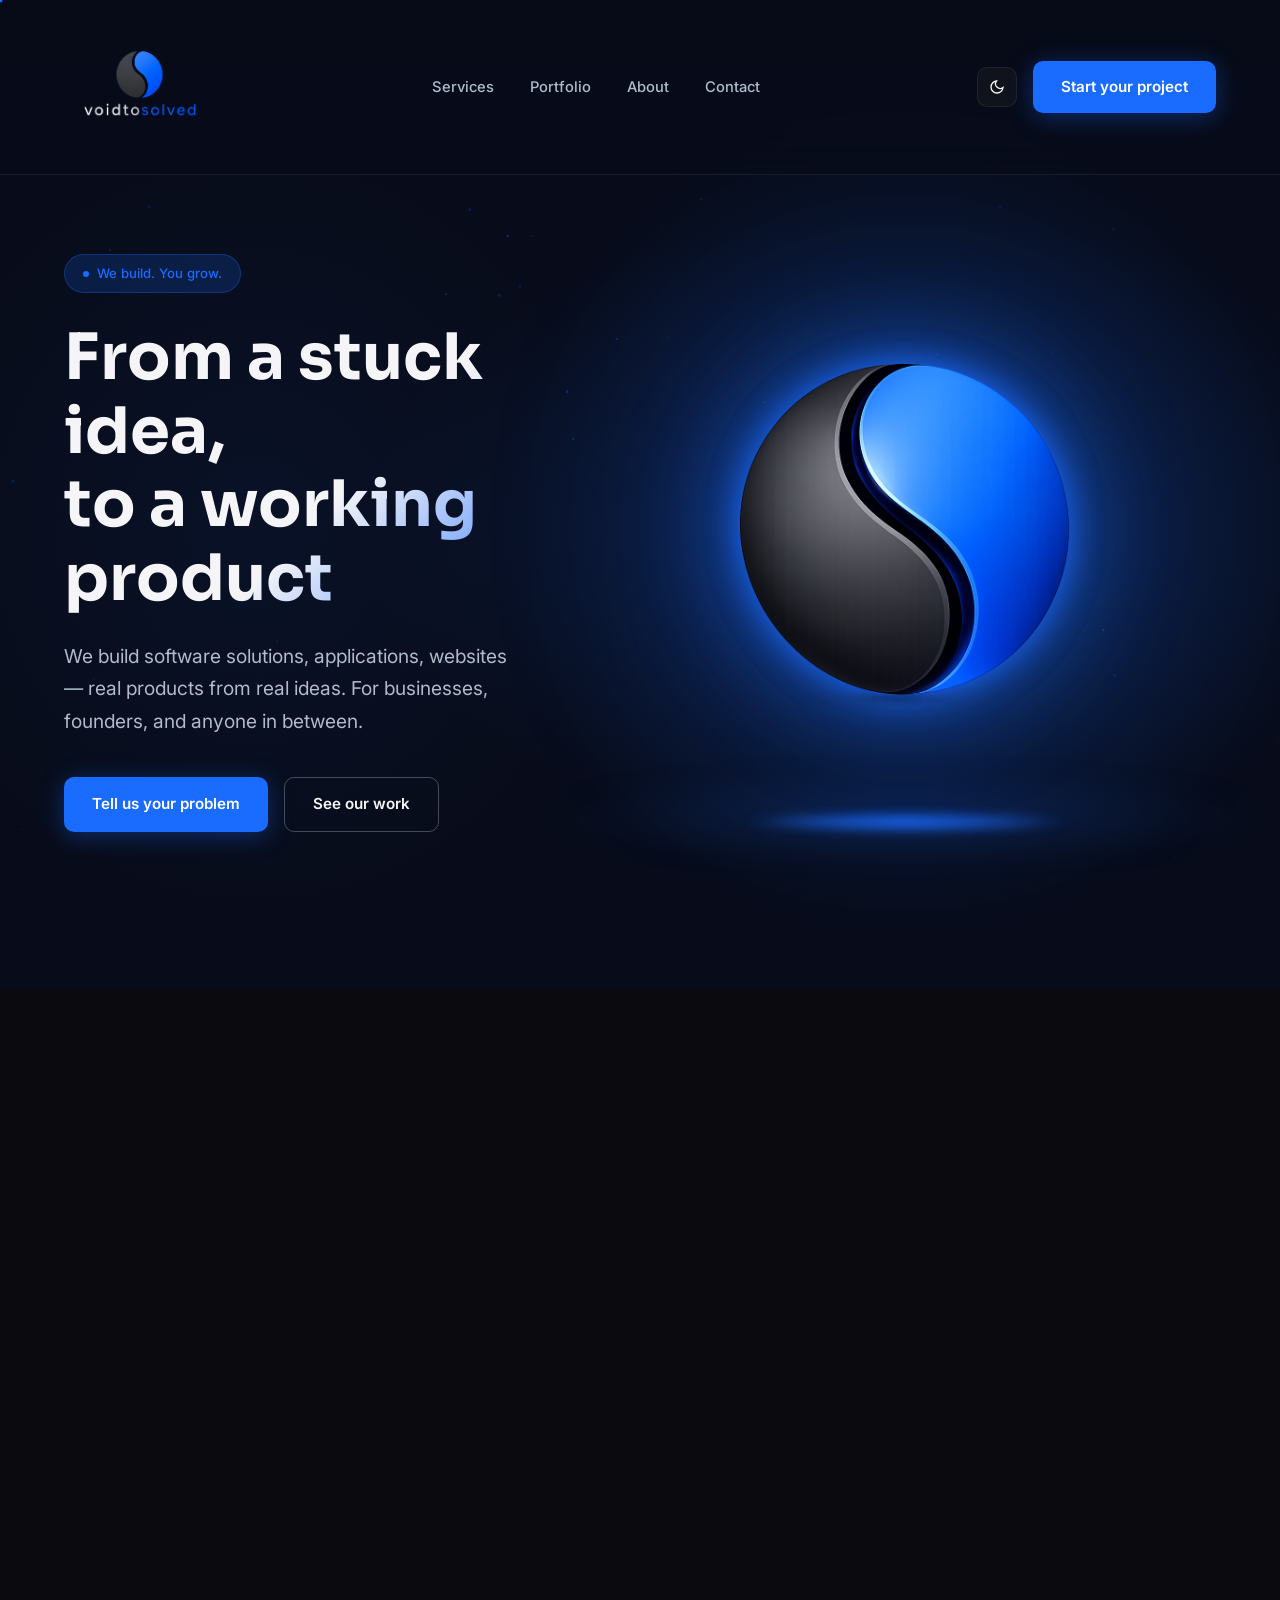
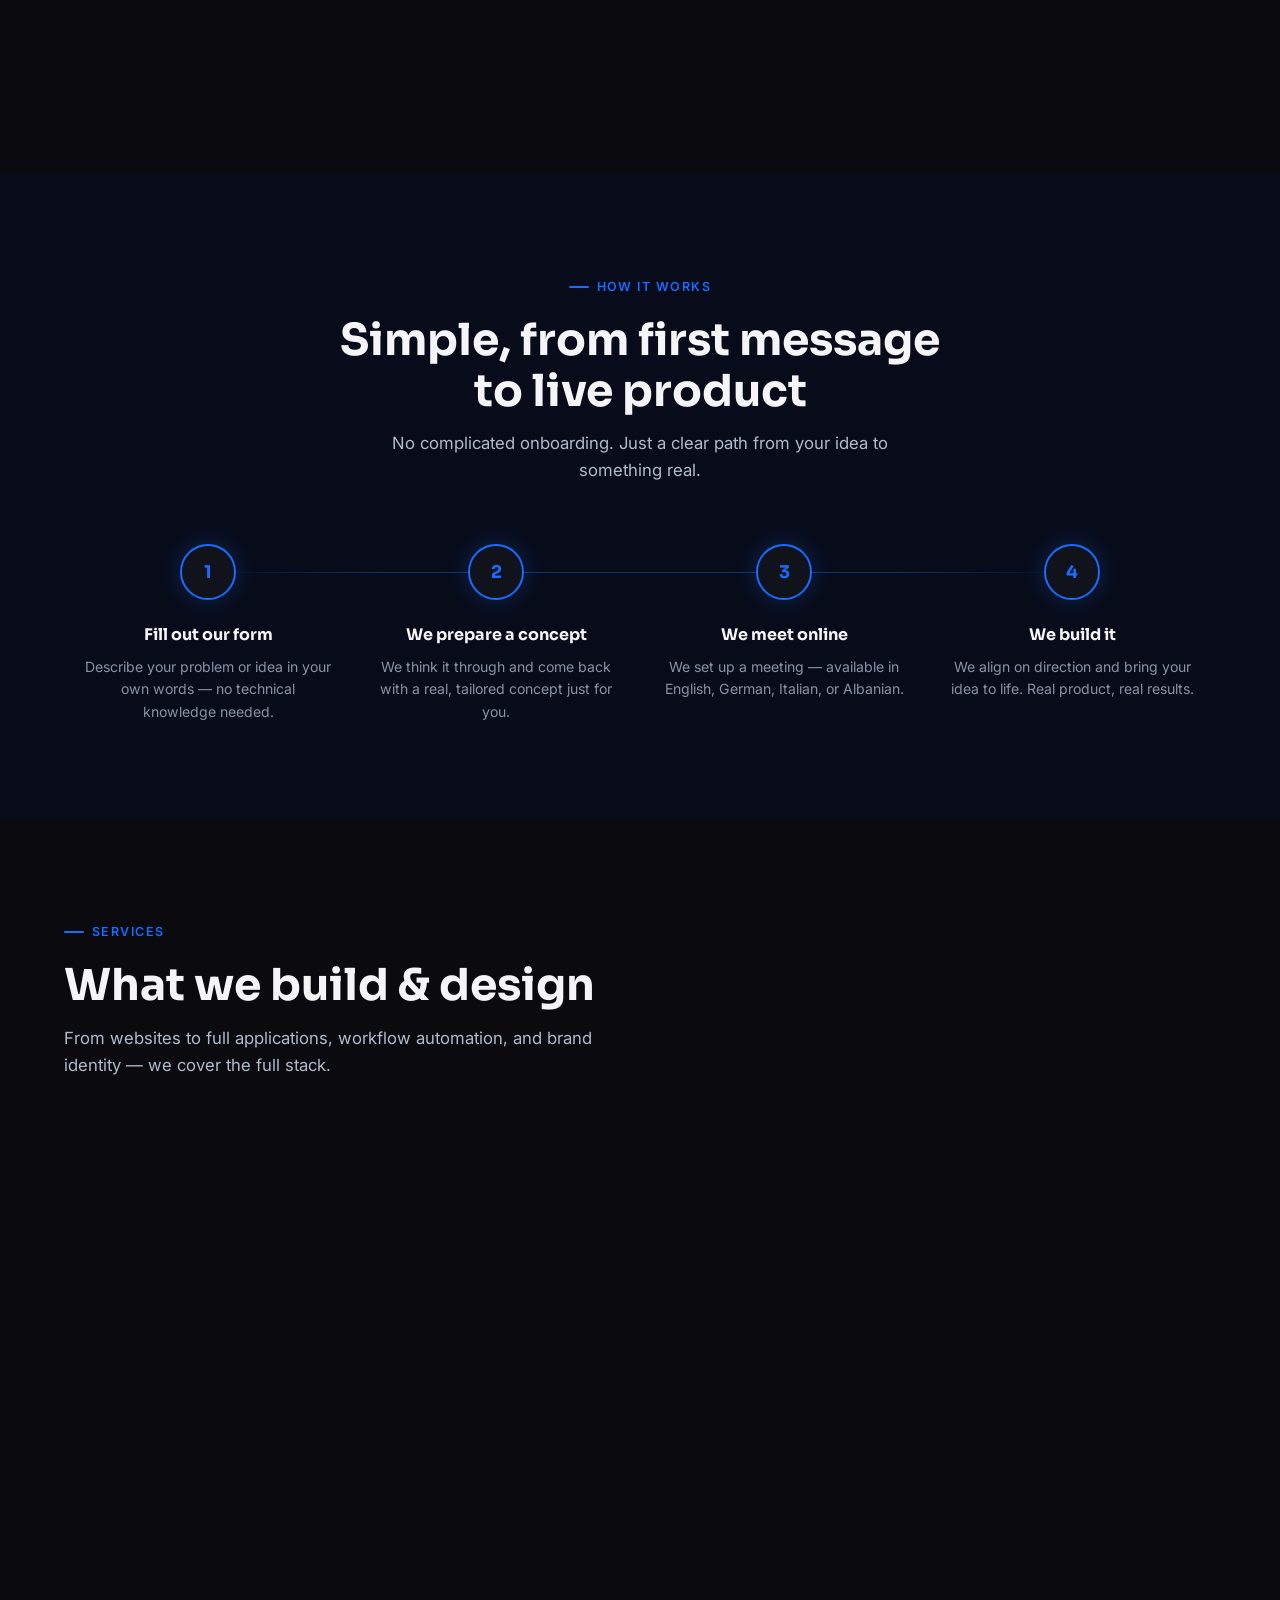
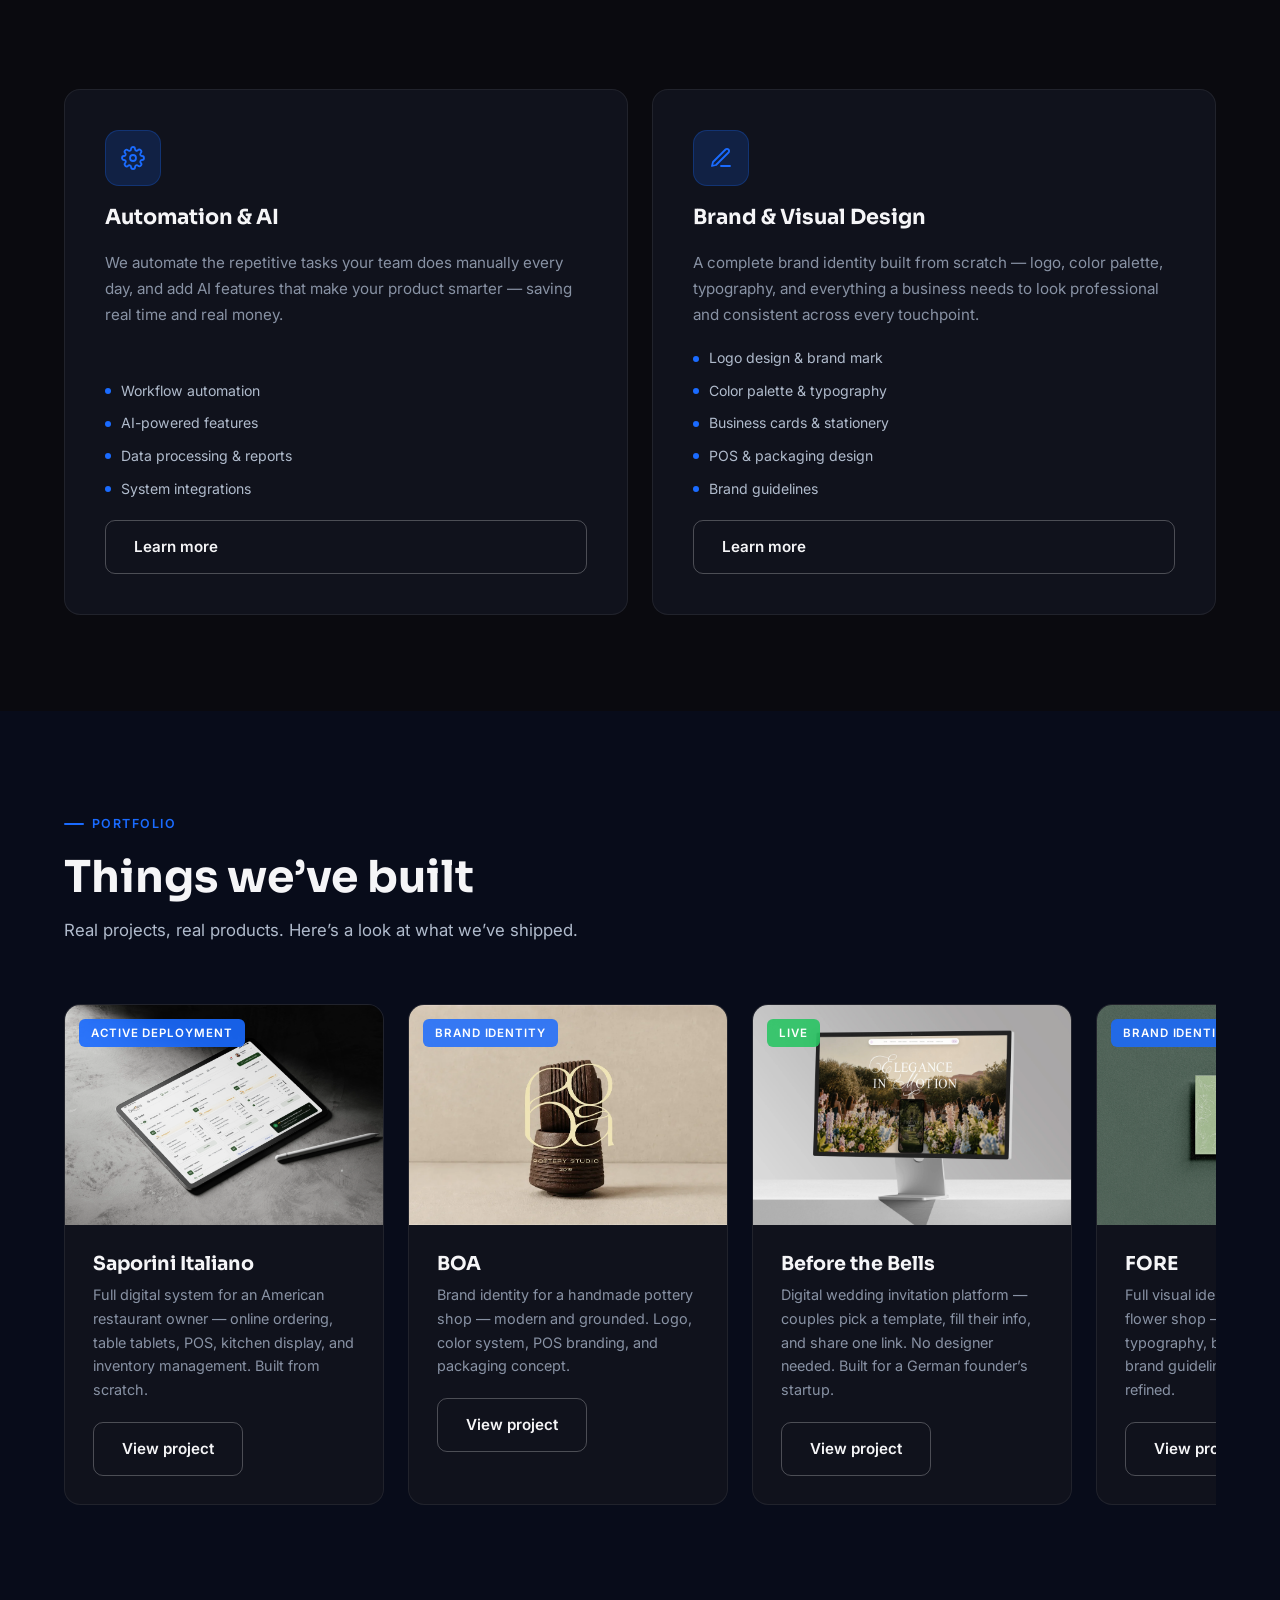
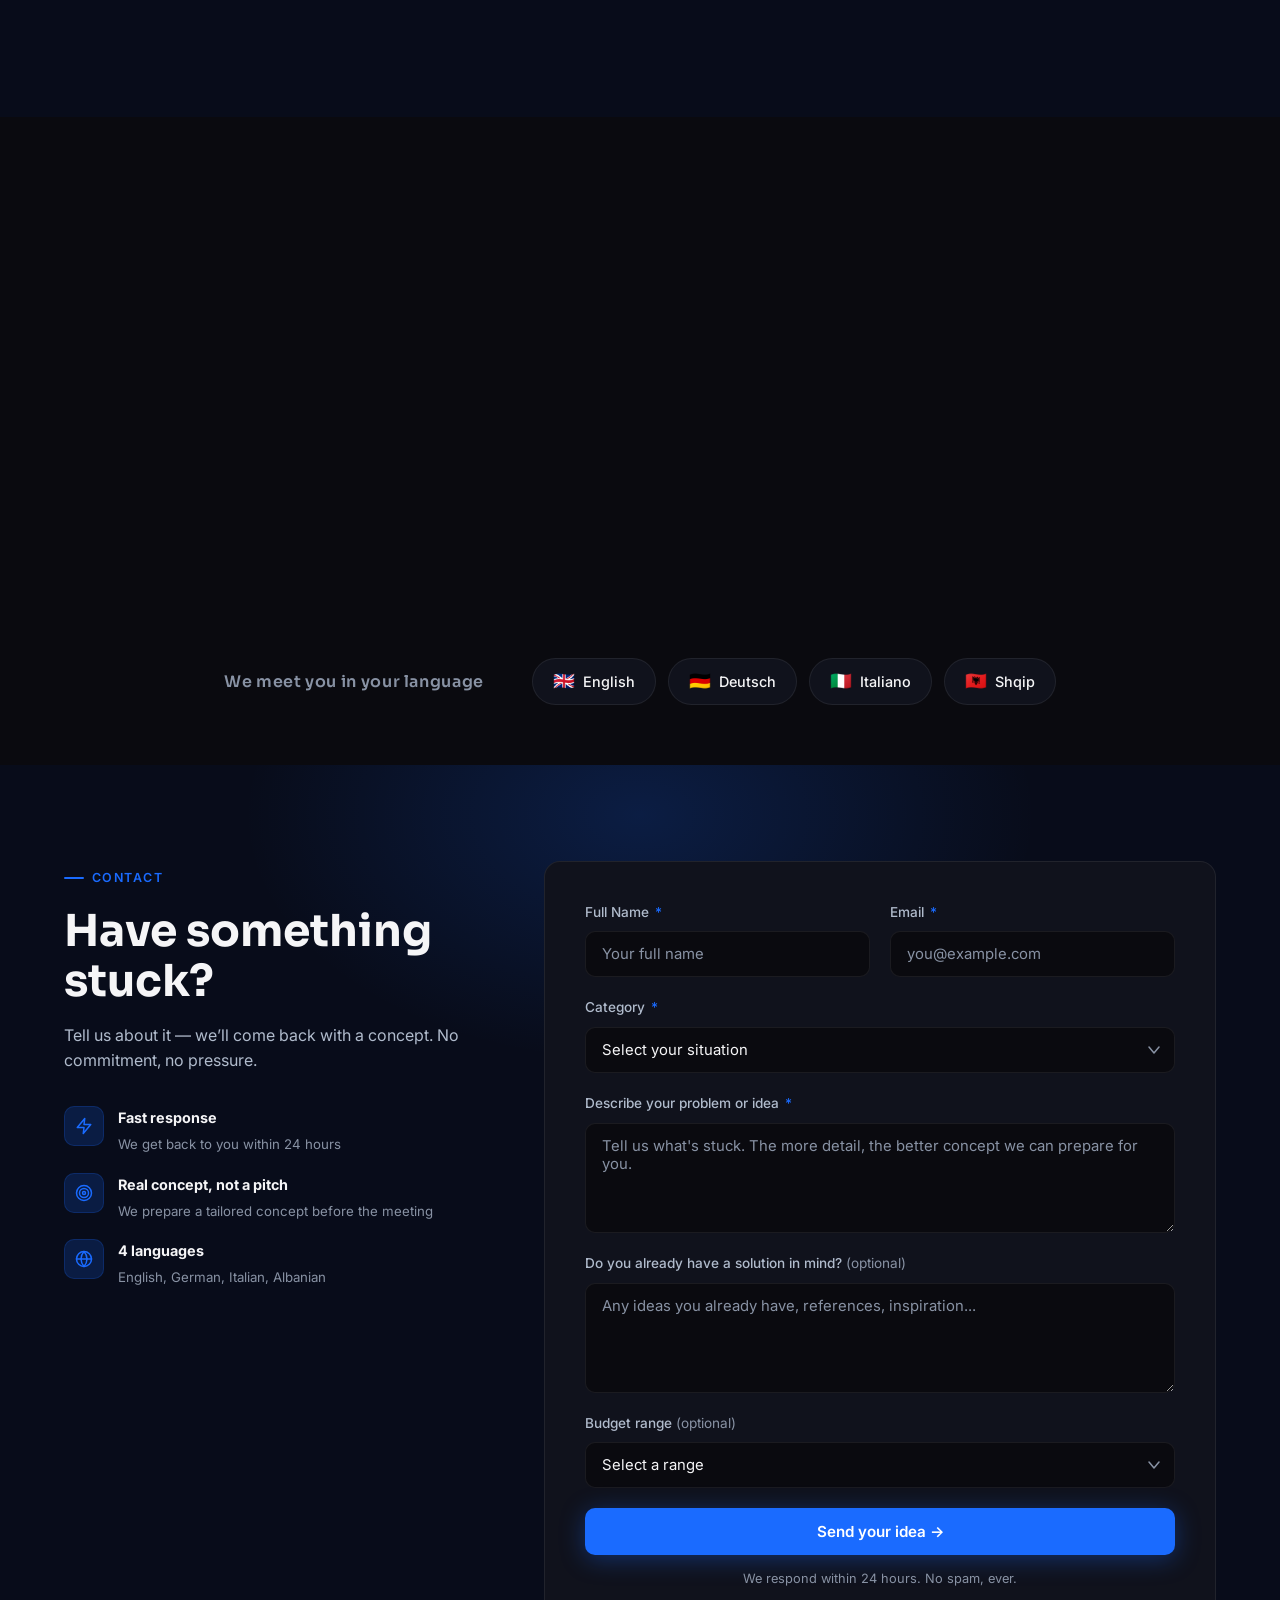
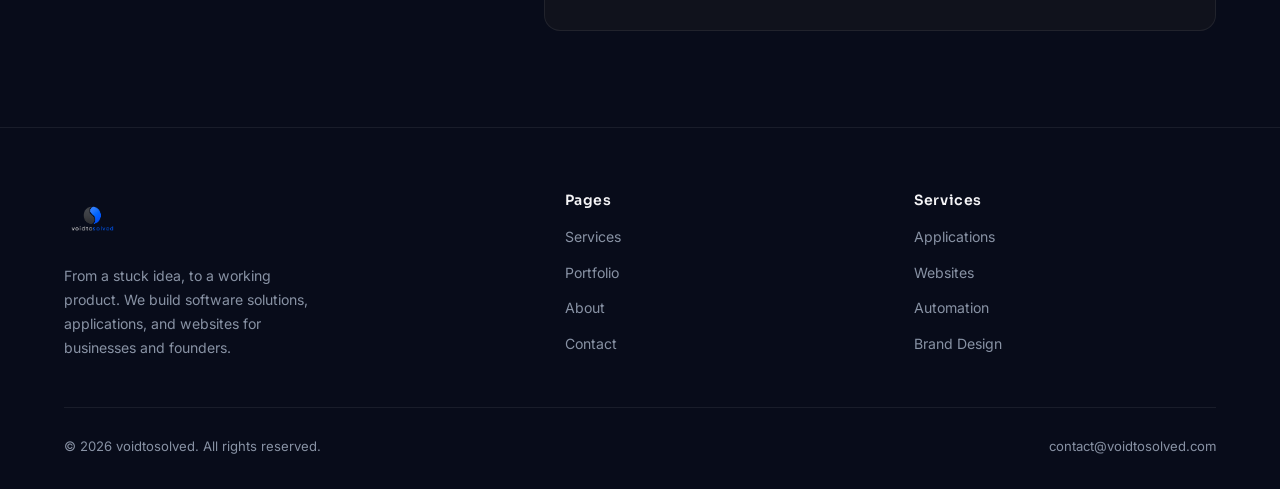
==== commit 59d456de: "Review improvements: testimonials, SEO meta, WhatsApp, badge label - Add testimonials section to hom" ====
--- a/index.html
+++ b/index.html
@@ -4,7 +4,7 @@
   <meta charset="UTF-8" />
   <meta name="viewport" content="width=device-width, initial-scale=1.0" />
   <title>voidtosolved &mdash; From a stuck idea, to a working product</title>
-  <meta name="description" content="We build software solutions, applications, websites, and real products from real ideas. From a stuck idea, to a working product." />
+  <meta name="description" content="Software agency building web apps, mobile apps, websites, and brand identities for businesses and founders across Europe. From a stuck idea, to a working product." />
   <link rel="stylesheet" href="css/style.css" />
   <link rel="icon" type="image/png" href="voidtosolved_transparent.png" />
 </head>
@@ -213,7 +213,7 @@
         <div class="project-card fade-up fade-up-delay-1">
           <div class="project-image">
             <img src="Saporini/1.webp" alt="Saporini Italiano &mdash; Restaurant management system" loading="lazy" />
-            <span class="project-tag" style="background:rgba(26,107,255,0.9);">In Progress</span>
+            <span class="project-tag" style="background:rgba(26,107,255,0.9);">Active deployment</span>
           </div>
           <div class="project-info">
             <h3>Saporini Italiano</h3>
@@ -268,6 +268,31 @@
       </div>
       <div class="portfolio-footer fade-up">
         <a href="portfolio.html" class="btn btn-primary">See all projects</a>
+      </div>
+    </div>
+  </section>
+
+  <section class="testimonials-section">
+    <div class="container">
+      <div class="section-header fade-up">
+        <span class="section-label">What clients say</span>
+        <h2>Words from people we&rsquo;ve worked with</h2>
+      </div>
+      <div class="testimonials-grid fade-up fade-up-delay-1">
+        <div class="testimonial-card">
+          <div class="testimonial-quote">&ldquo;The system is already changing how we operate. Exactly what we were looking for.&rdquo;</div>
+          <div class="testimonial-attr">
+            <div class="testimonial-dot"></div>
+            <span>Client &mdash; Saporini Italiano, US</span>
+          </div>
+        </div>
+        <div class="testimonial-card">
+          <div class="testimonial-quote">&ldquo;This was exactly the startup I needed. The platform is live, couples love it, and we&rsquo;re already planning the next phase.&rdquo;</div>
+          <div class="testimonial-attr">
+            <div class="testimonial-dot"></div>
+            <span>Founder &mdash; Before the Bells, DE</span>
+          </div>
+        </div>
       </div>
     </div>
   </section>
--- a/css/style.css
+++ b/css/style.css
@@ -1839,6 +1839,49 @@
 .project-client-quote { font-size: 0.92rem; color: var(--text-secondary); font-style: italic; line-height: 1.7; margin-bottom: 8px; }
 .project-client-attr { font-size: 0.78rem; color: var(--text-muted); font-weight: 500; }
 
+/* Testimonials section (homepage) */
+.testimonials-section { padding: 80px 0; }
+.testimonials-grid {
+  display: grid;
+  grid-template-columns: 1fr 1fr;
+  gap: 24px;
+  margin-top: 48px;
+}
+.testimonial-card {
+  background: var(--card-bg);
+  border: 1px solid var(--card-border);
+  border-radius: var(--radius);
+  padding: 32px;
+  display: flex;
+  flex-direction: column;
+  gap: 20px;
+}
+.testimonial-quote {
+  font-size: 1.05rem;
+  color: var(--text-secondary);
+  font-style: italic;
+  line-height: 1.75;
+  flex: 1;
+}
+.testimonial-attr {
+  display: flex;
+  align-items: center;
+  gap: 10px;
+  font-size: 0.82rem;
+  color: var(--text-muted);
+  font-weight: 500;
+}
+.testimonial-dot {
+  width: 6px;
+  height: 6px;
+  border-radius: 50%;
+  background: var(--solved-blue);
+  flex-shrink: 0;
+}
+@media (max-width: 700px) {
+  .testimonials-grid { grid-template-columns: 1fr; }
+}
+
 /* Simple showcase (wedding) */
 .project-showcase-simple { display: grid; grid-template-columns: 1fr 1.2fr; }
 .project-showcase-image-placeholder {
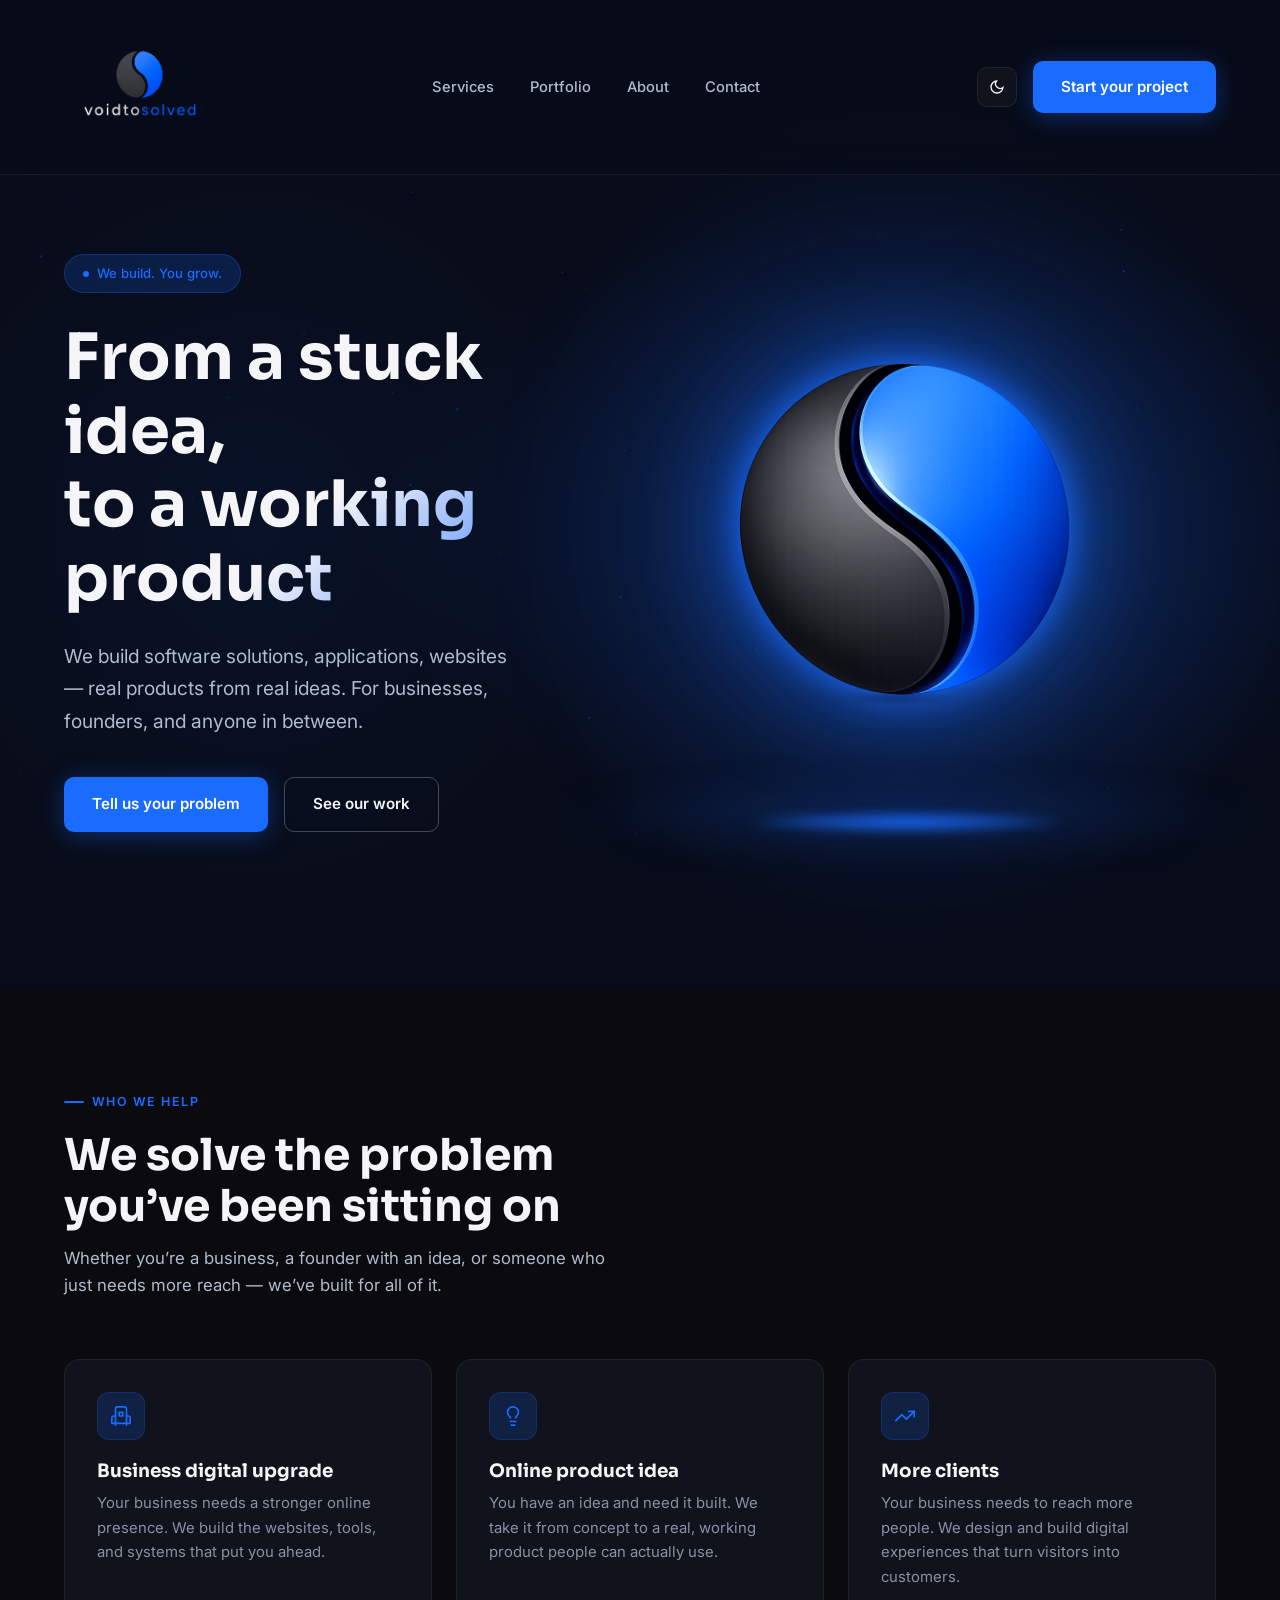
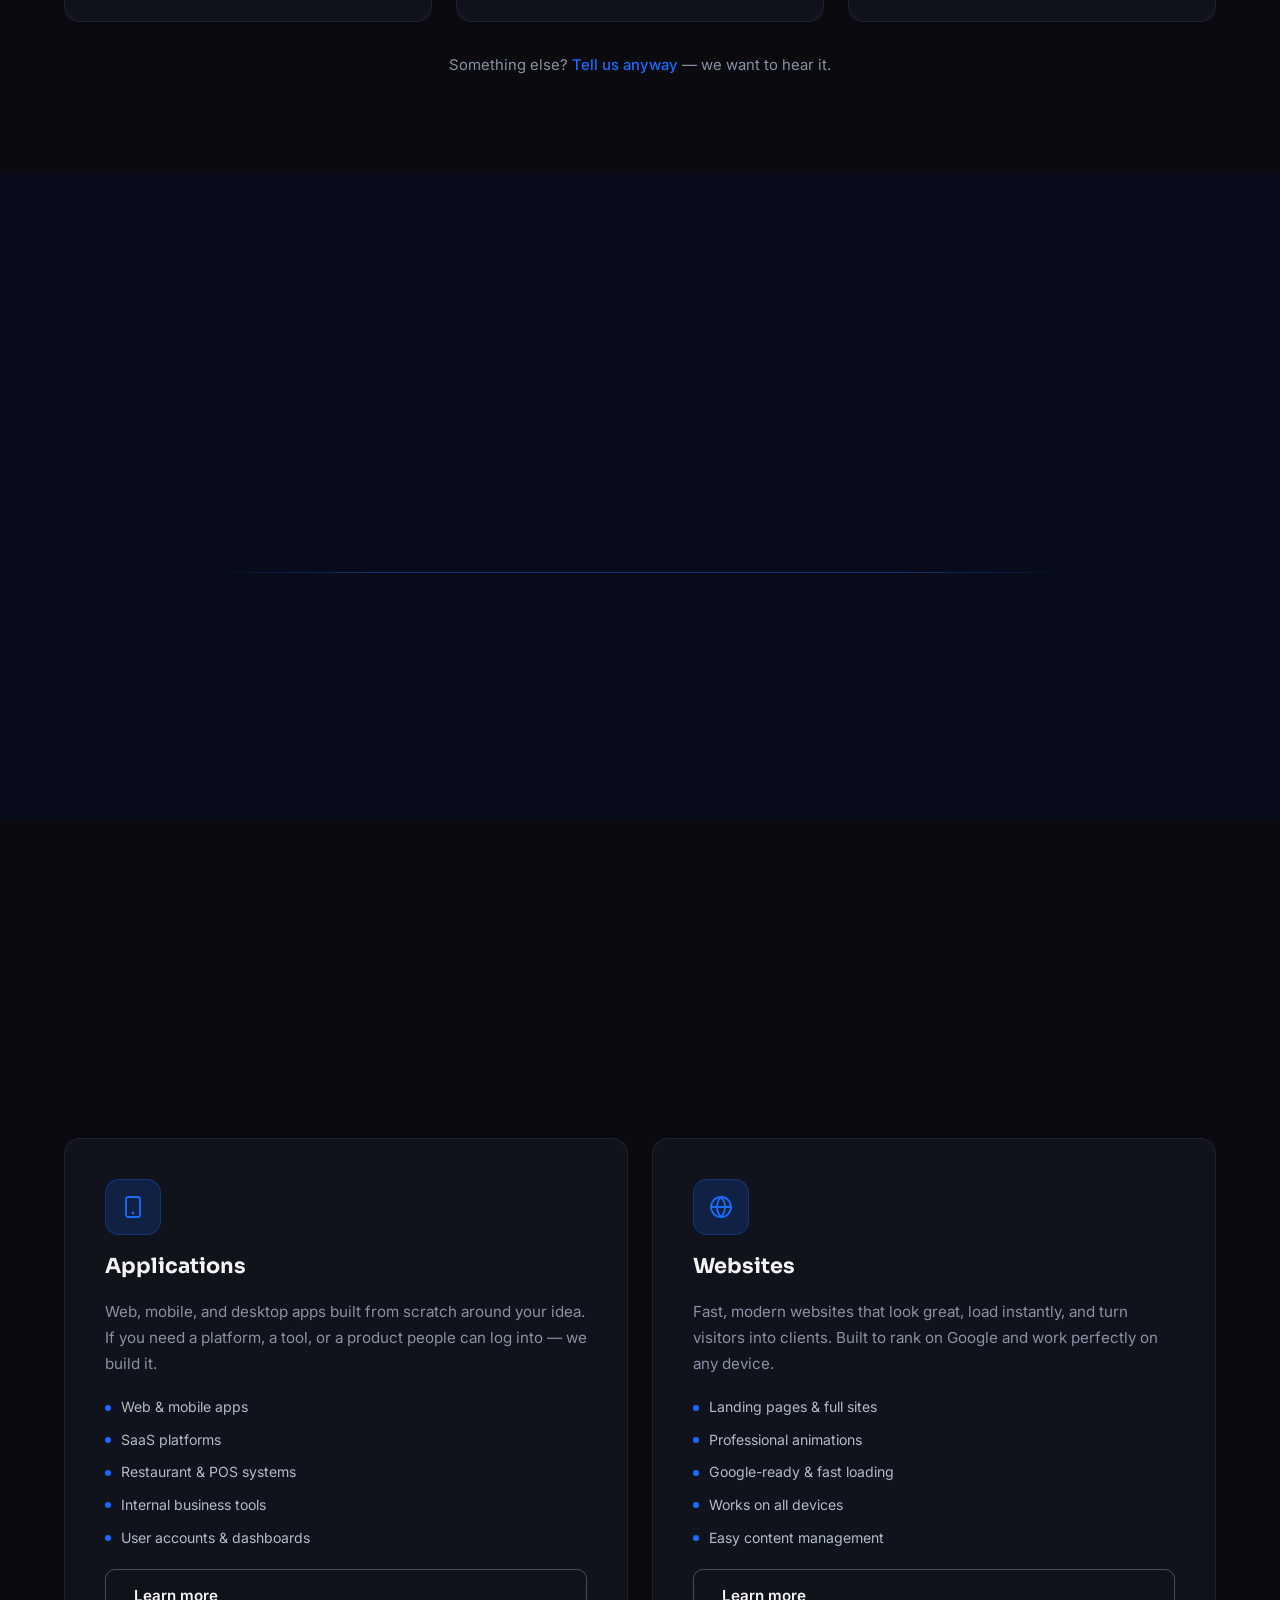
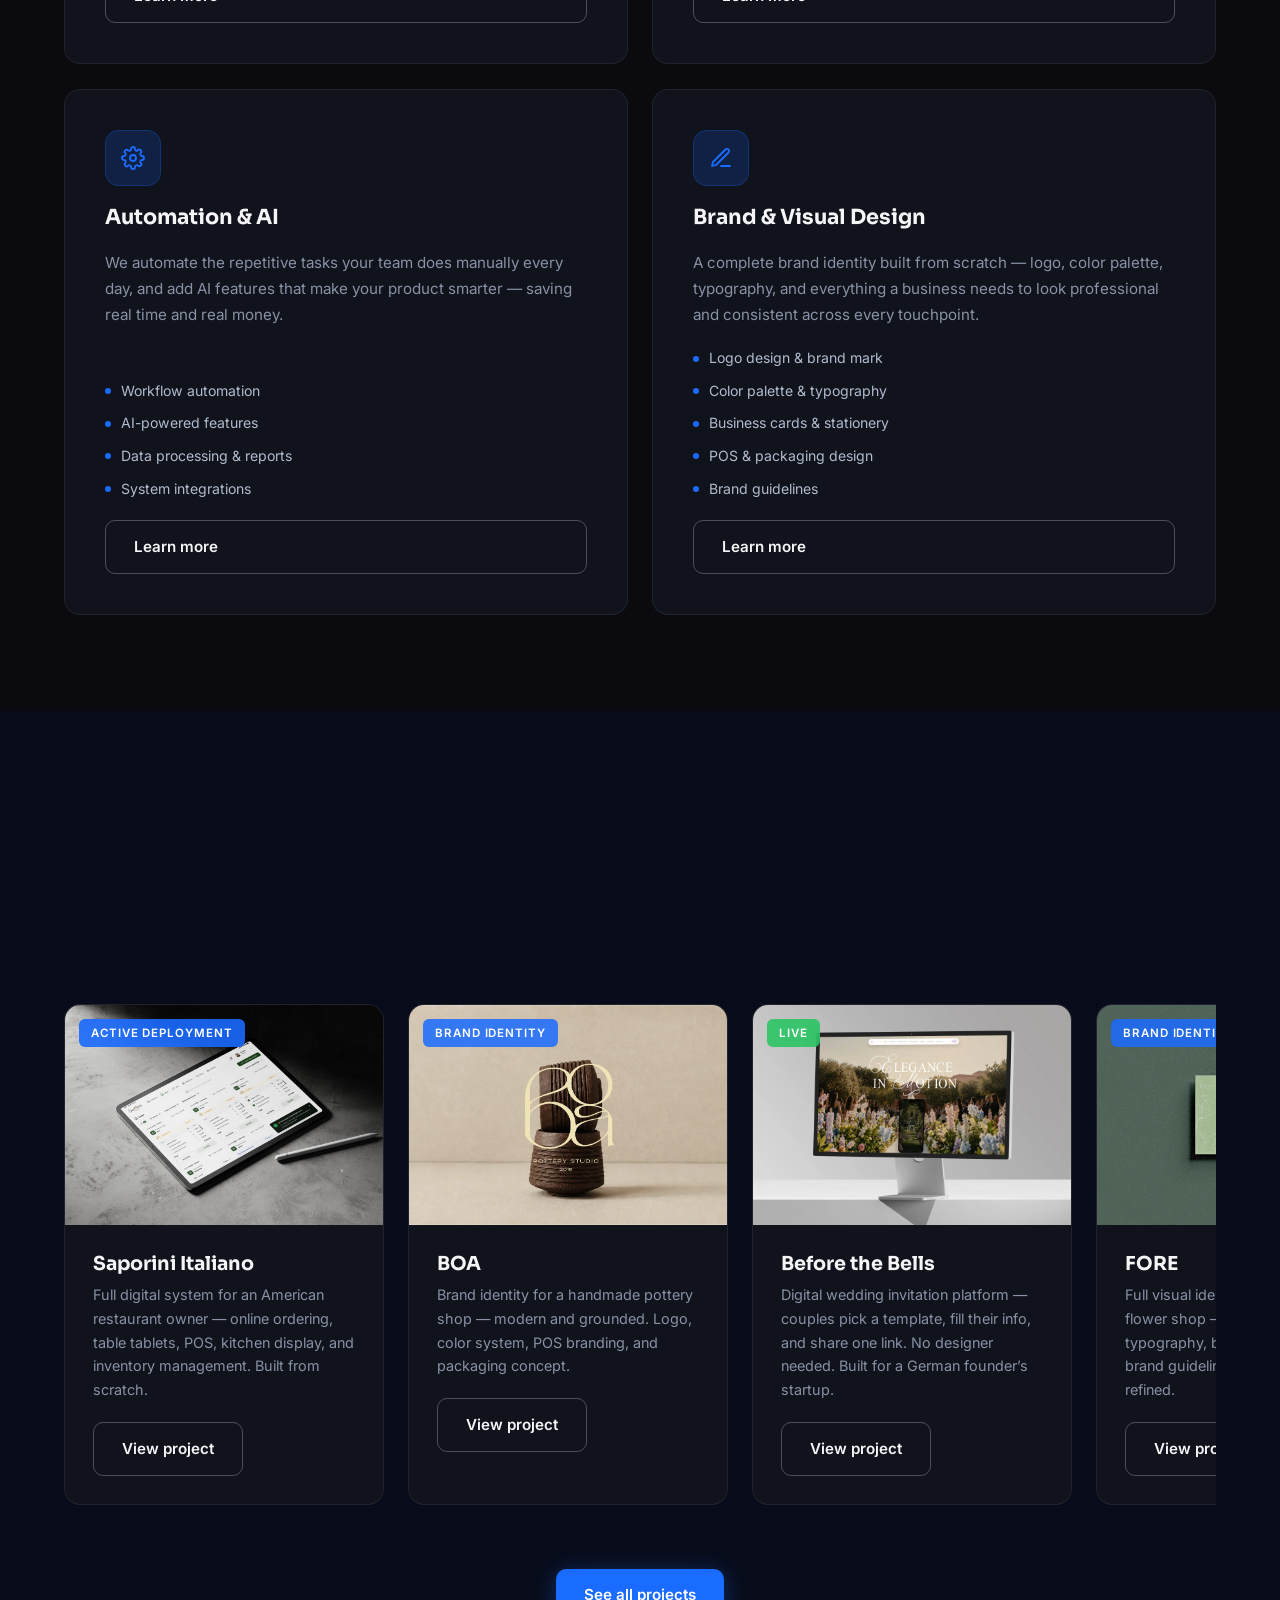
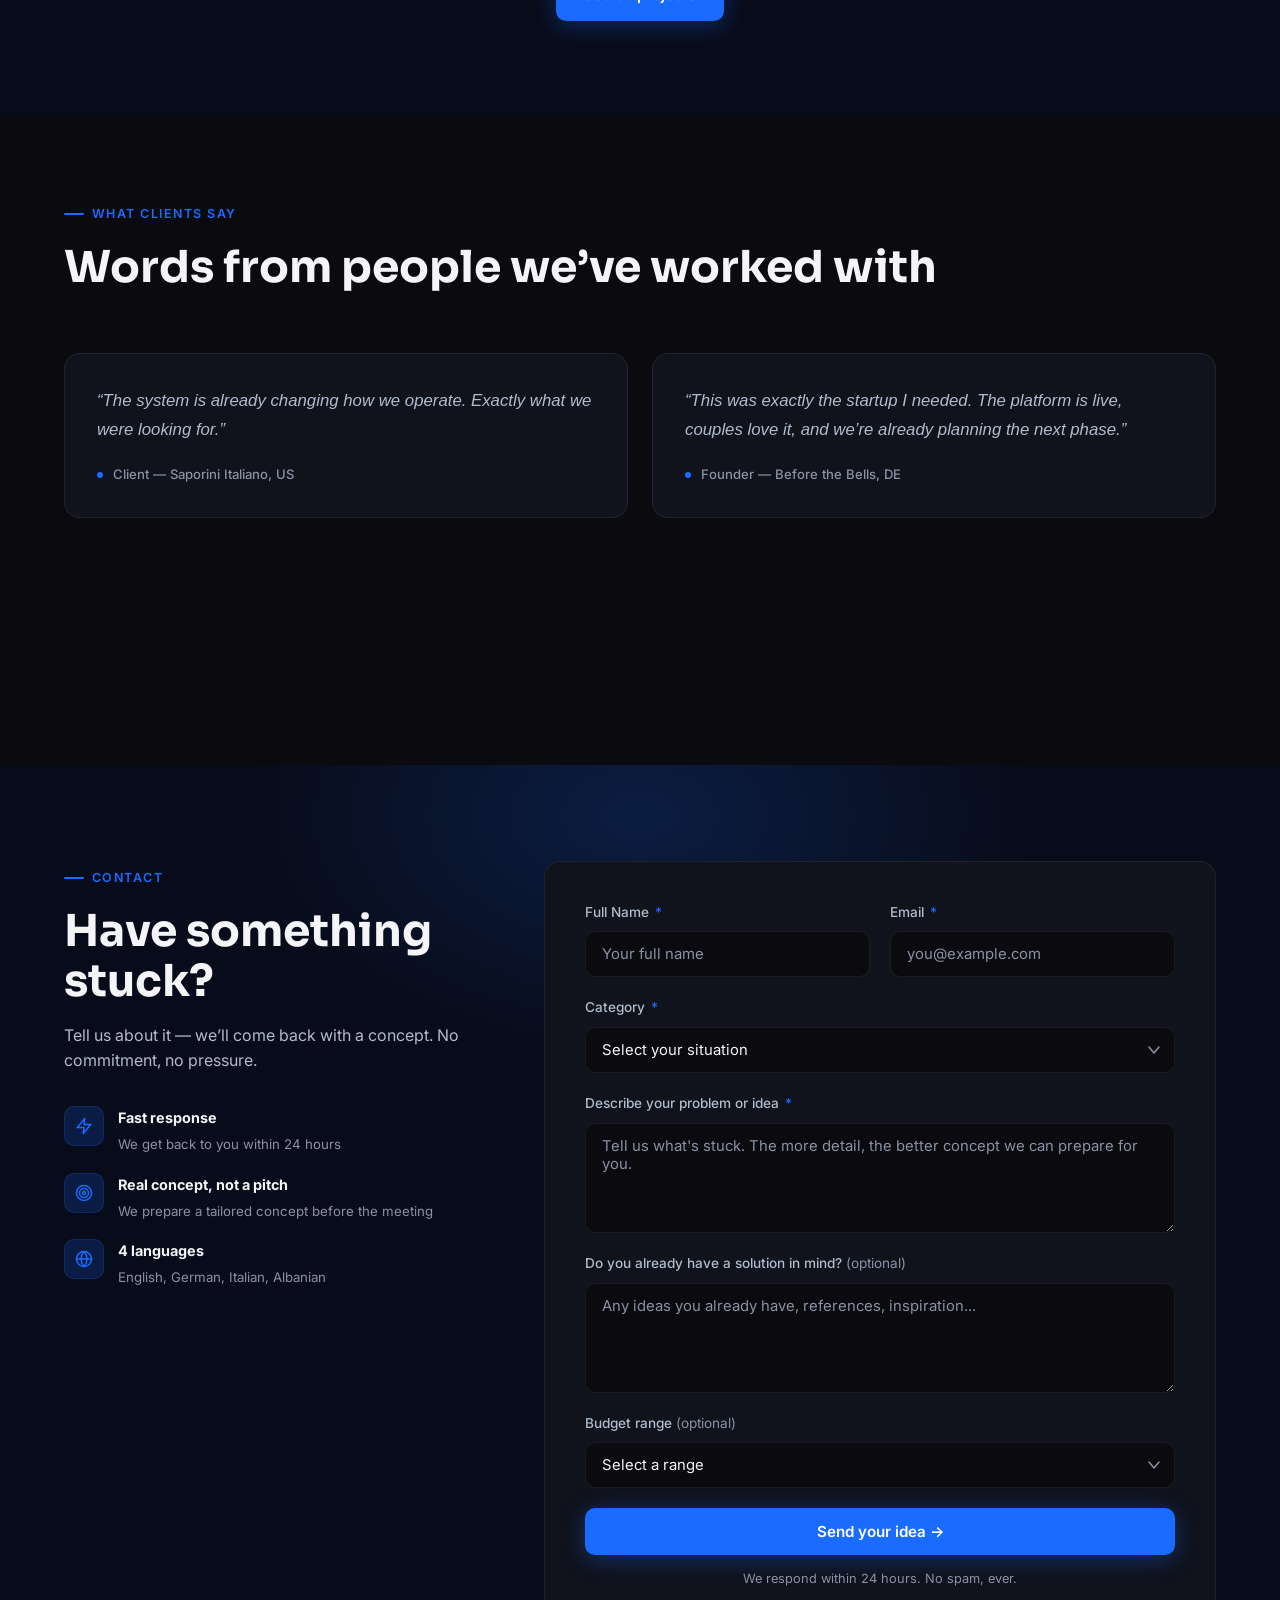
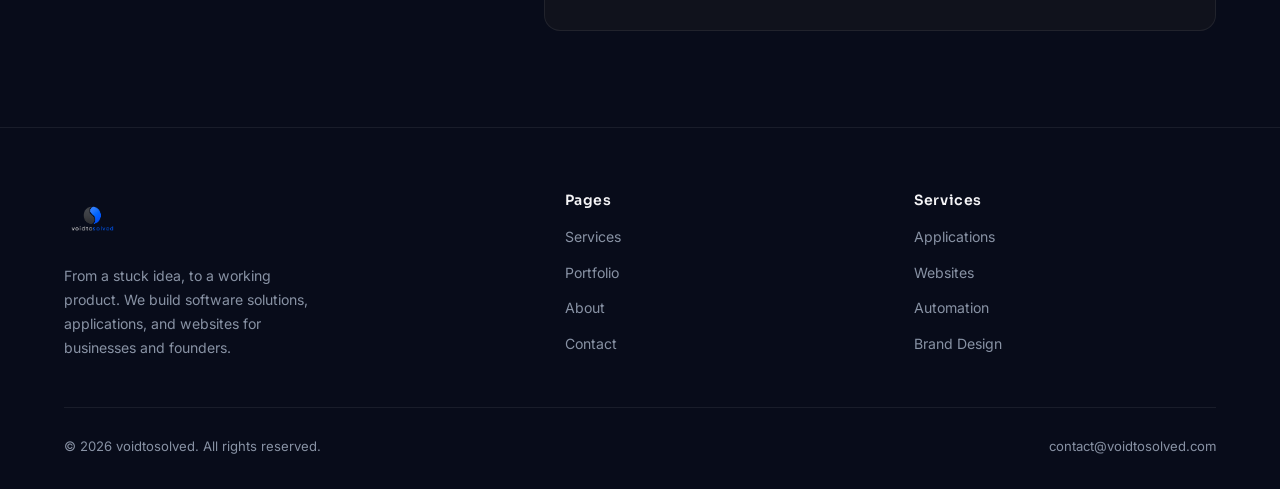
==== commit b8d555a0: "Update favicon to non-transparent logo for Google search results Co-Authored-By: Claude Sonnet 4.6 <" ====
--- a/index.html
+++ b/index.html
@@ -6,7 +6,8 @@
   <title>voidtosolved &mdash; From a stuck idea, to a working product</title>
   <meta name="description" content="Software agency building web apps, mobile apps, websites, and brand identities for businesses and founders across Europe. From a stuck idea, to a working product." />
   <link rel="stylesheet" href="css/style.css" />
-  <link rel="icon" type="image/png" href="voidtosolved_transparent.png" />
+  <link rel="icon" type="image/png" href="VTS_LOGO_B_BCG.png" />
+  <link rel="apple-touch-icon" href="VTS_LOGO_B_BCG.png" />
 </head>
 <body>
 
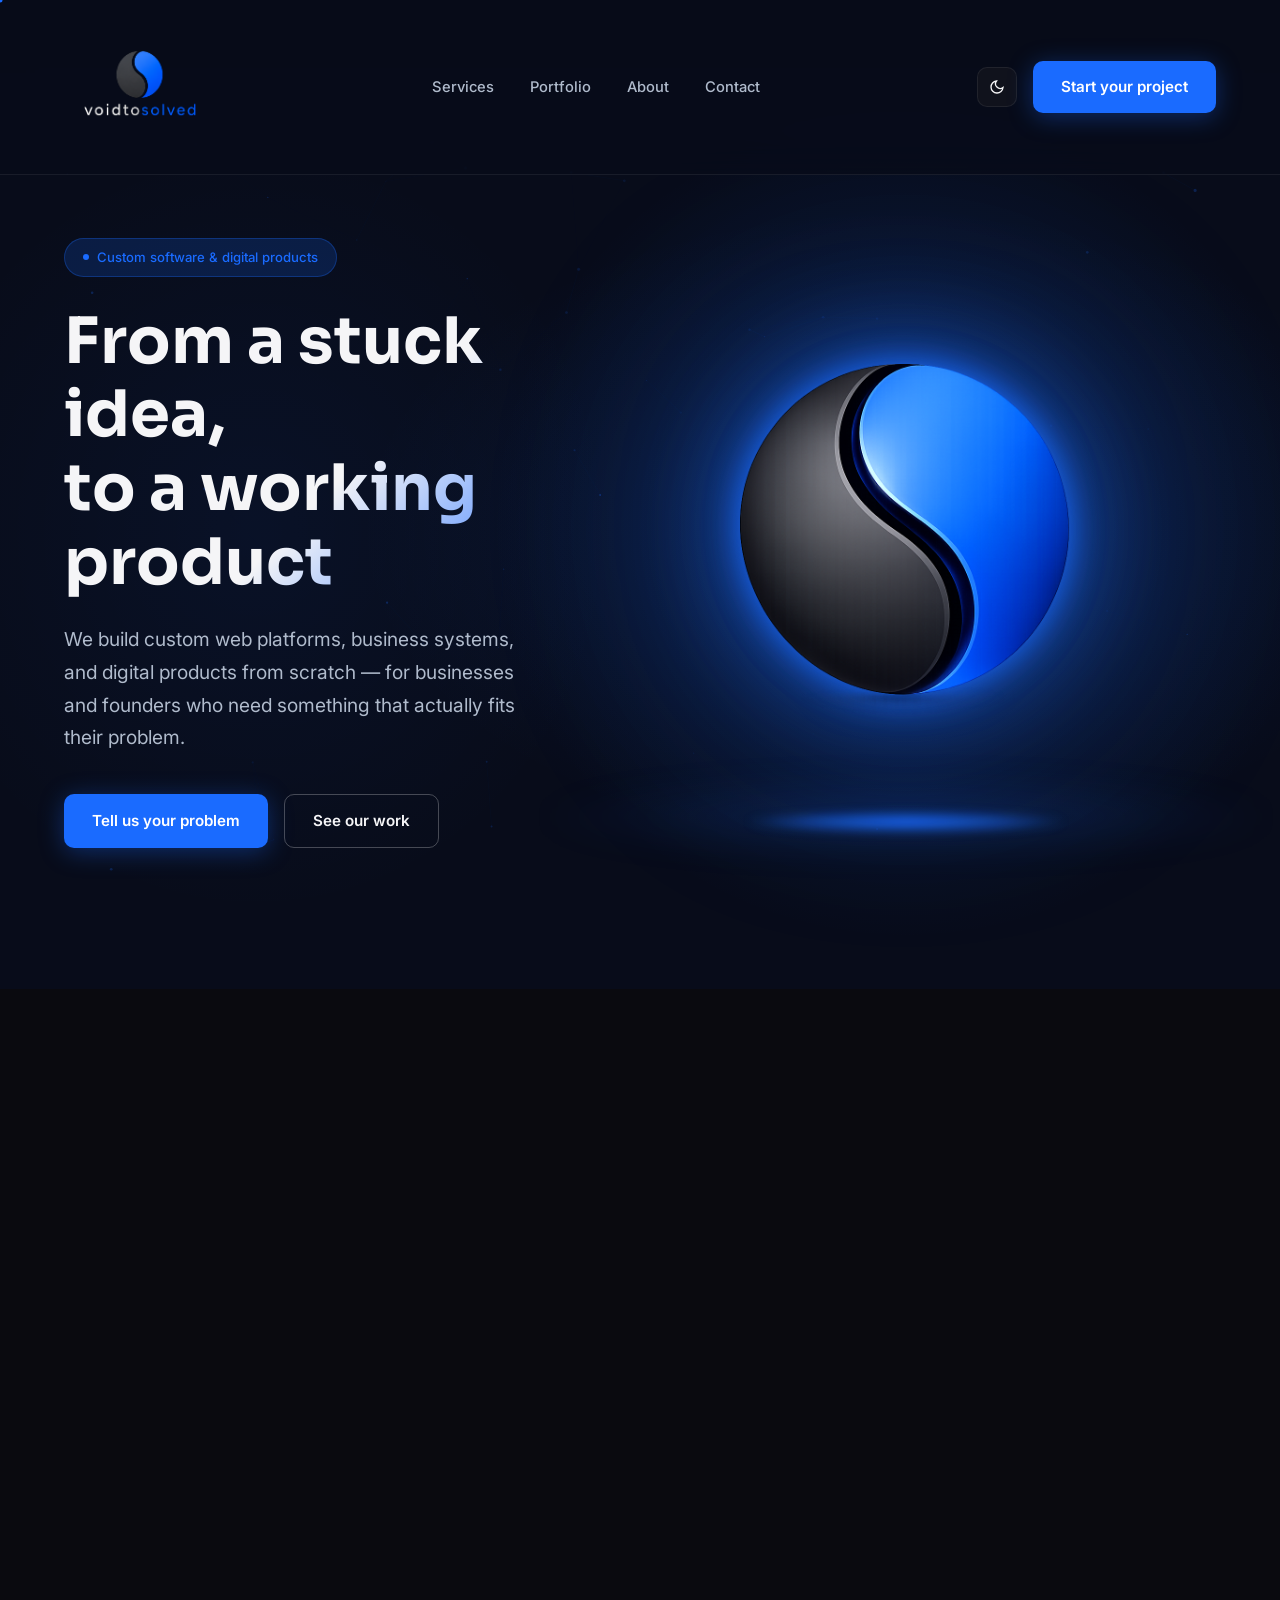
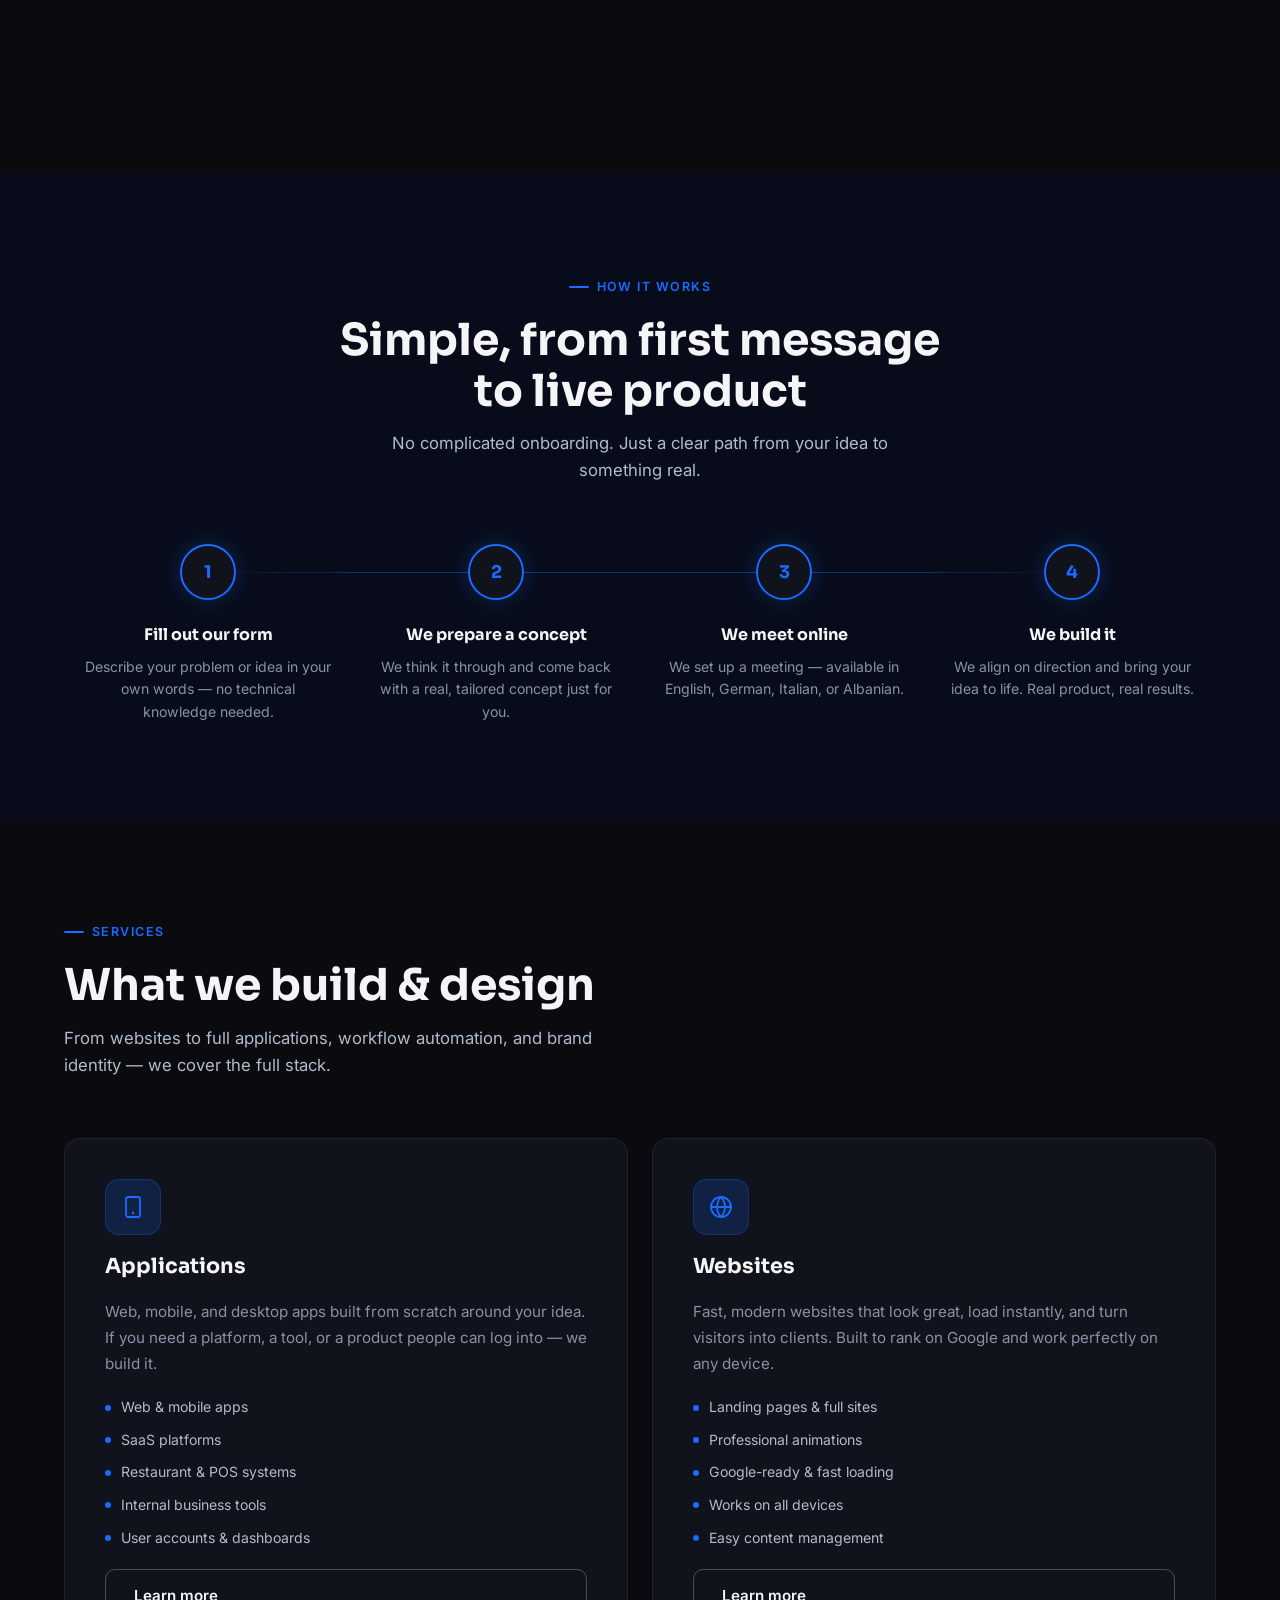
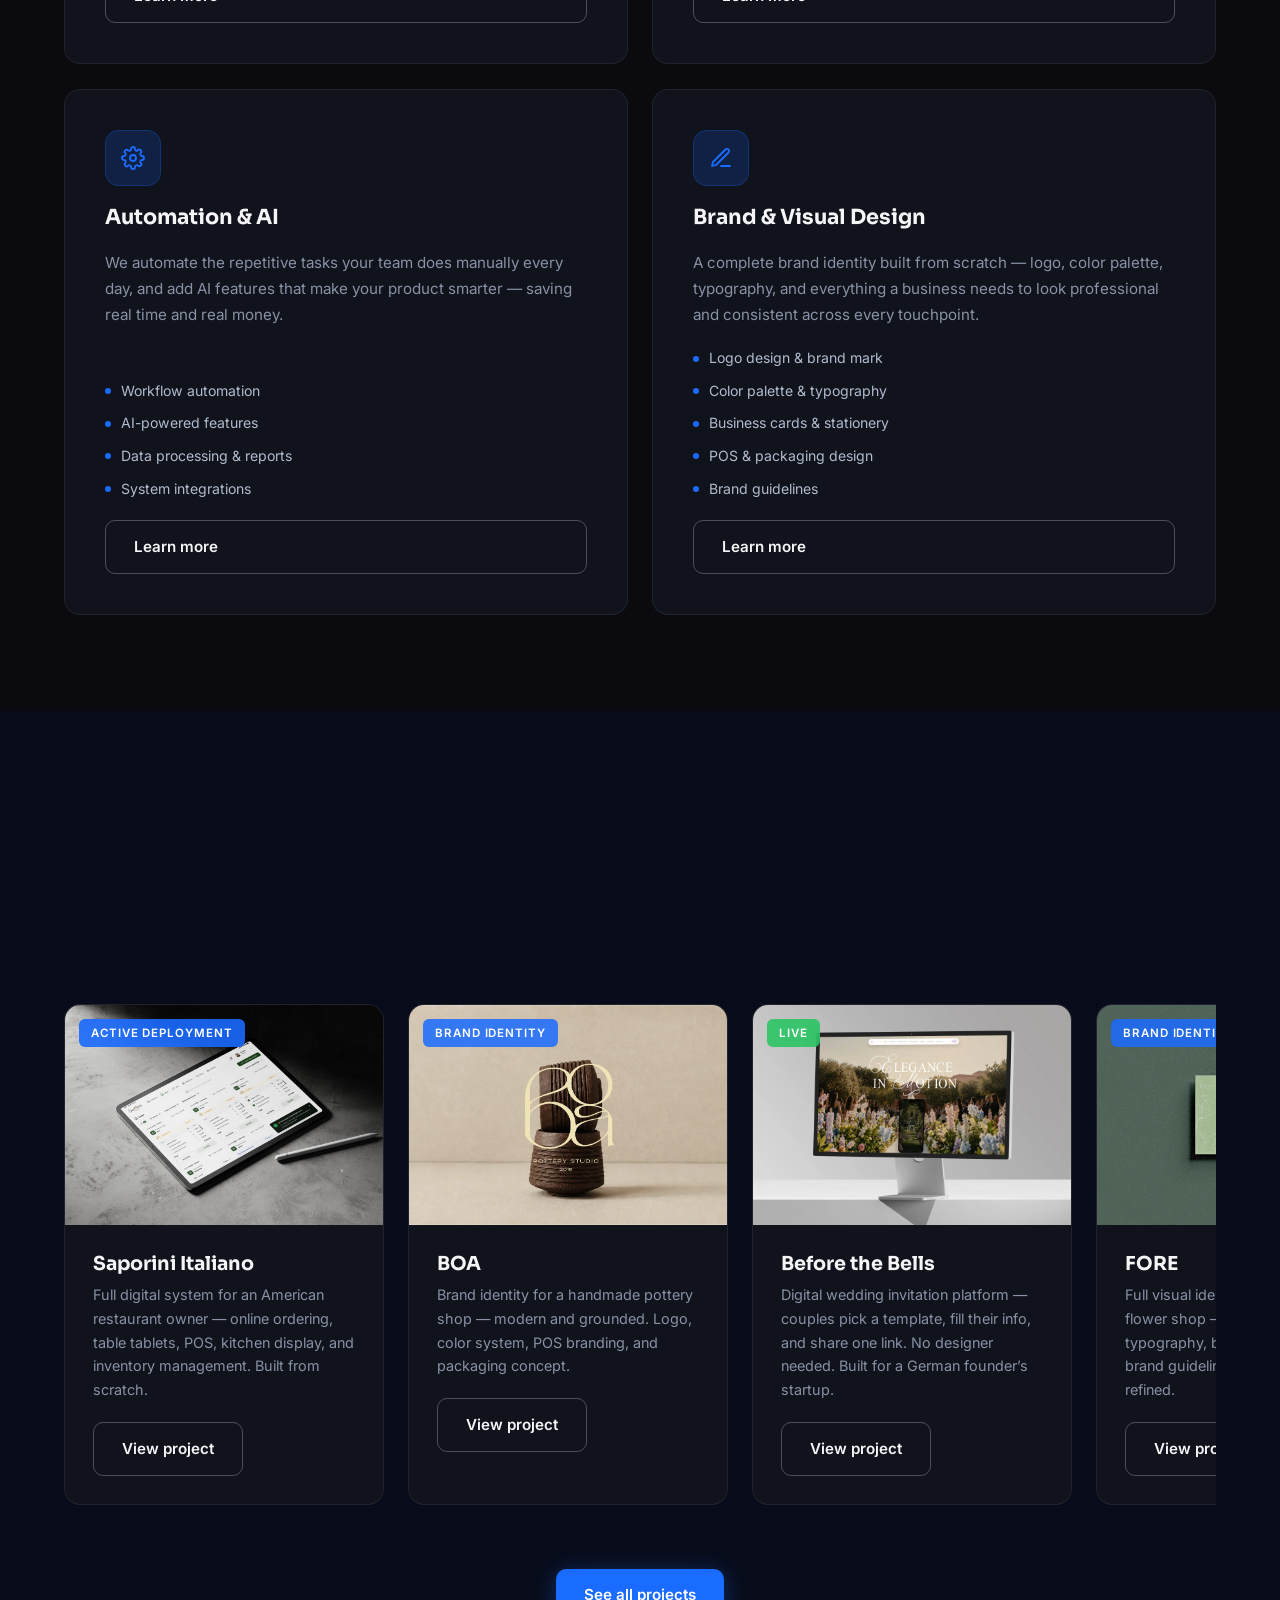
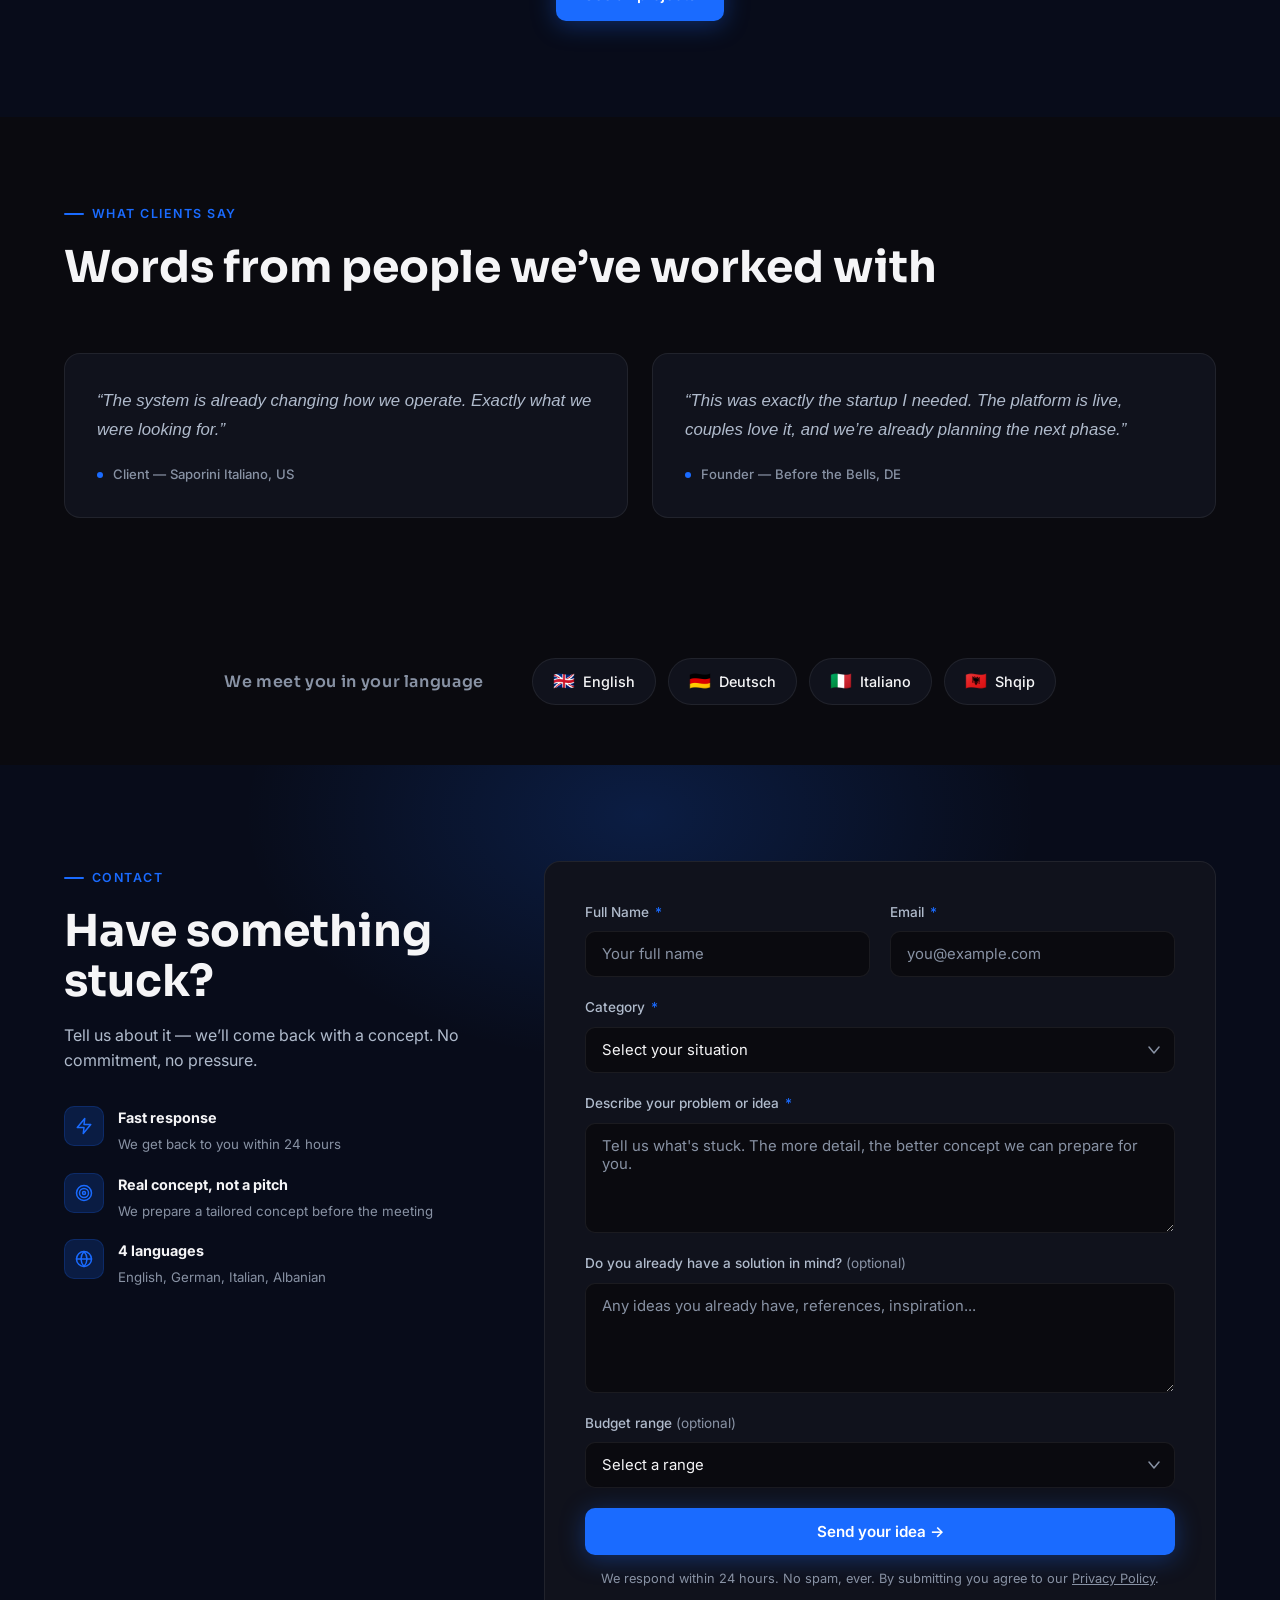
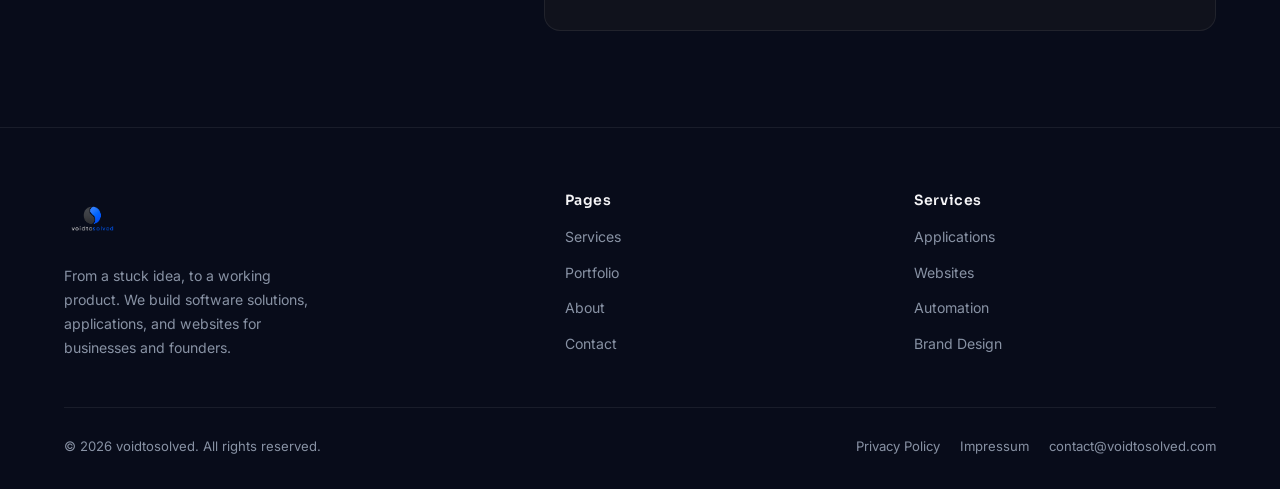
==== commit 6c662bcf: "Review improvements: testimonials, SEO meta, WhatsApp, badge label - Fix hero badge and subtitle cop" ====
--- a/index.html
+++ b/index.html
@@ -50,10 +50,10 @@
       <div class="hero-content">
         <div class="hero-badge">
           <span class="hero-badge-dot"></span>
-          We build. You grow.
+          Custom software &amp; digital products
         </div>
         <h1 class="fade-up fade-up-delay-1">From a stuck idea,<br>to a working product</h1>
-        <p class="hero-sub fade-up fade-up-delay-2">We build software solutions, applications, websites &mdash; real products from real ideas. For businesses, founders, and anyone in between.</p>
+        <p class="hero-sub fade-up fade-up-delay-2">We build custom web platforms, business systems, and digital products from scratch &mdash; for businesses and founders who need something that actually fits their problem.</p>
         <div class="hero-buttons fade-up fade-up-delay-3">
           <a href="#contact" class="btn btn-primary">Tell us your problem</a>
           <a href="#portfolio" class="btn btn-outline">See our work</a>
@@ -66,7 +66,7 @@
           <div class="orb-float">
             <div class="orb-glow-wrap">
               <div class="orb-img-wrap">
-                <img src="super%20logo.png" alt="" class="orb-img" />
+                <img src="super%20logo.png" alt="voidtosolved — custom software and digital products" class="orb-img" />
               </div>
             </div>
           </div>
@@ -392,7 +392,7 @@
             <div class="form-submit">
               <button type="submit" class="btn btn-primary">Send your idea &rarr;</button>
             </div>
-            <p class="form-note">We respond within 24 hours. No spam, ever.</p>
+            <p class="form-note">We respond within 24 hours. No spam, ever. By submitting you agree to our <a href="privacy.html" style="color:var(--text-muted);text-decoration:underline;">Privacy Policy</a>.</p>
           </form>
           <div class="form-success">
             <div class="success-icon"><svg width="28" height="28" viewBox="0 0 24 24" fill="none" stroke="currentColor" stroke-width="2.2" stroke-linecap="round" stroke-linejoin="round"><polyline points="20 6 9 17 4 12"/></svg></div>
@@ -435,7 +435,11 @@
     </div>
     <div class="footer-bottom">
       <p>&copy; 2026 voidtosolved. All rights reserved.</p>
-      <a href="mailto:contact@voidtosolved.com">contact@voidtosolved.com</a>
+      <div style="display:flex;gap:20px;align-items:center;flex-wrap:wrap;">
+        <a href="privacy.html" style="color:var(--text-muted);font-size:0.82rem;">Privacy Policy</a>
+        <a href="impressum.html" style="color:var(--text-muted);font-size:0.82rem;">Impressum</a>
+        <a href="mailto:contact@voidtosolved.com">contact@voidtosolved.com</a>
+      </div>
     </div>
   </div>
 </footer>
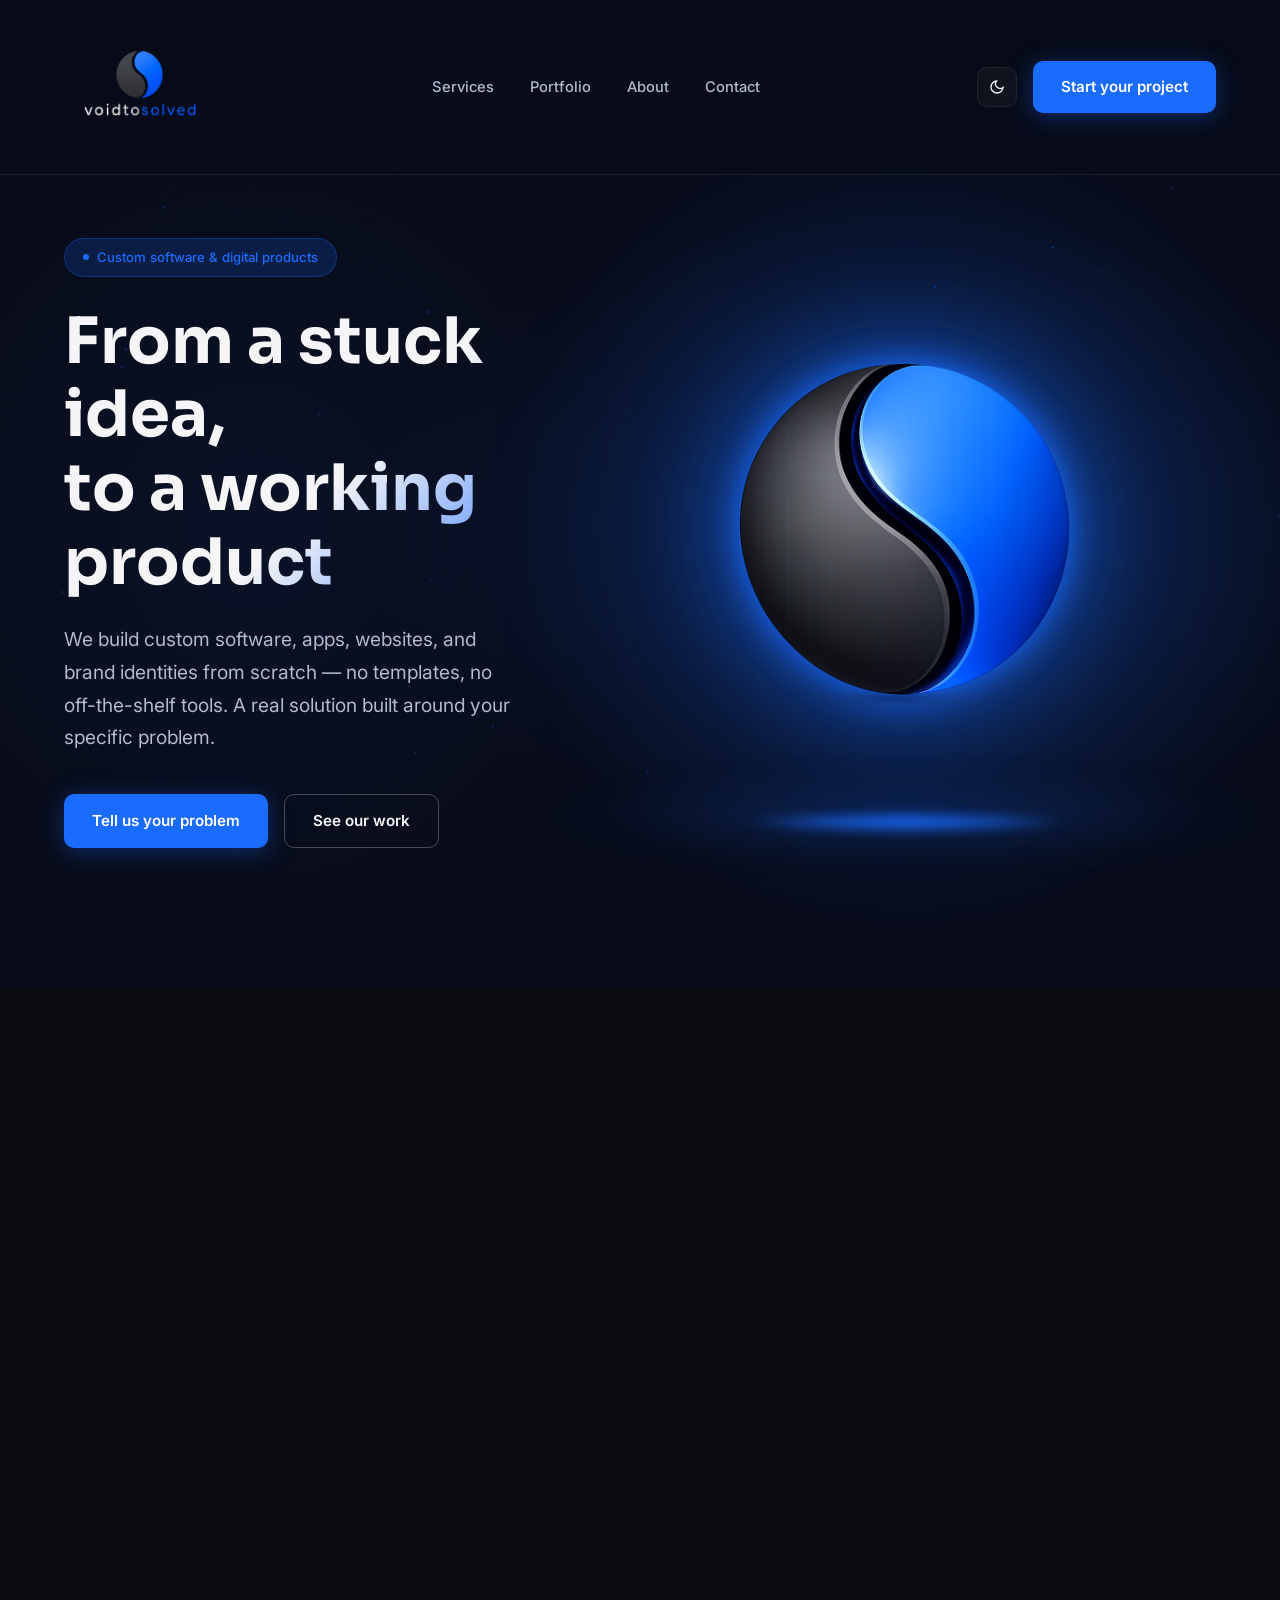
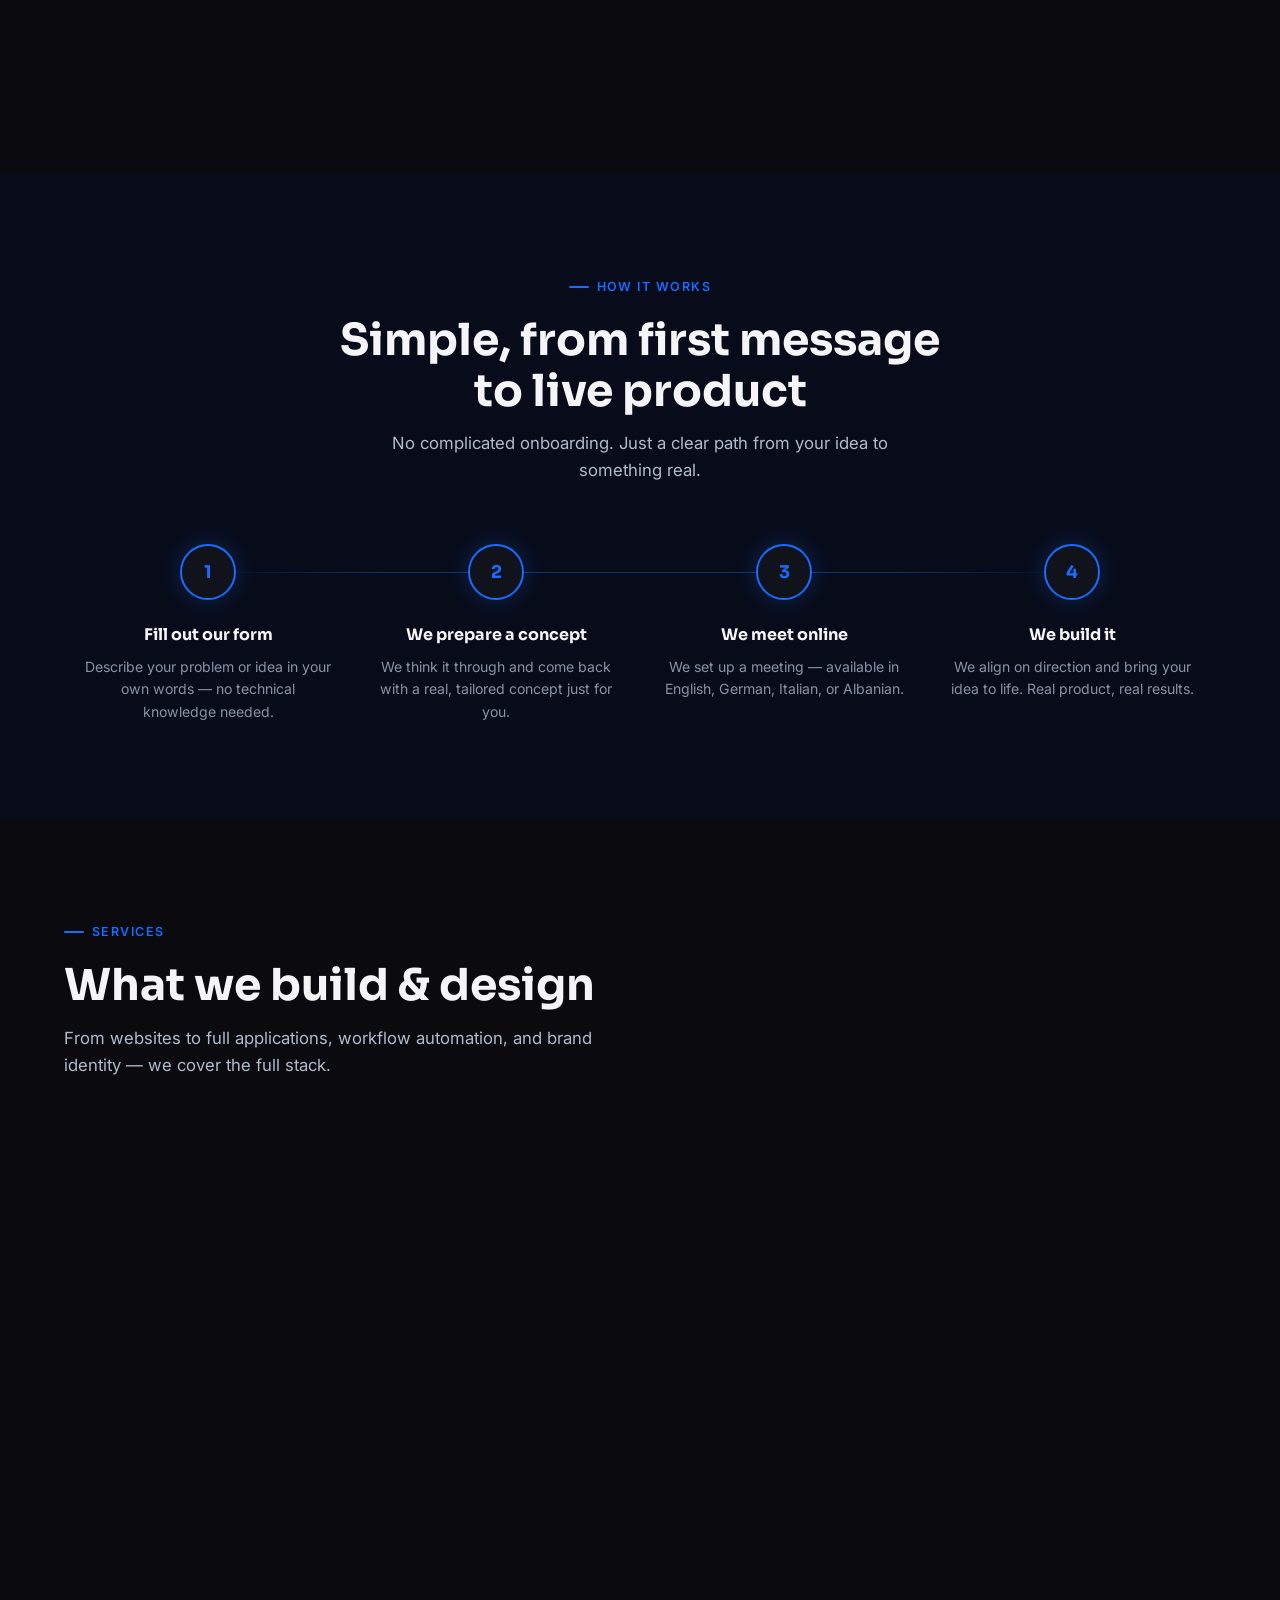
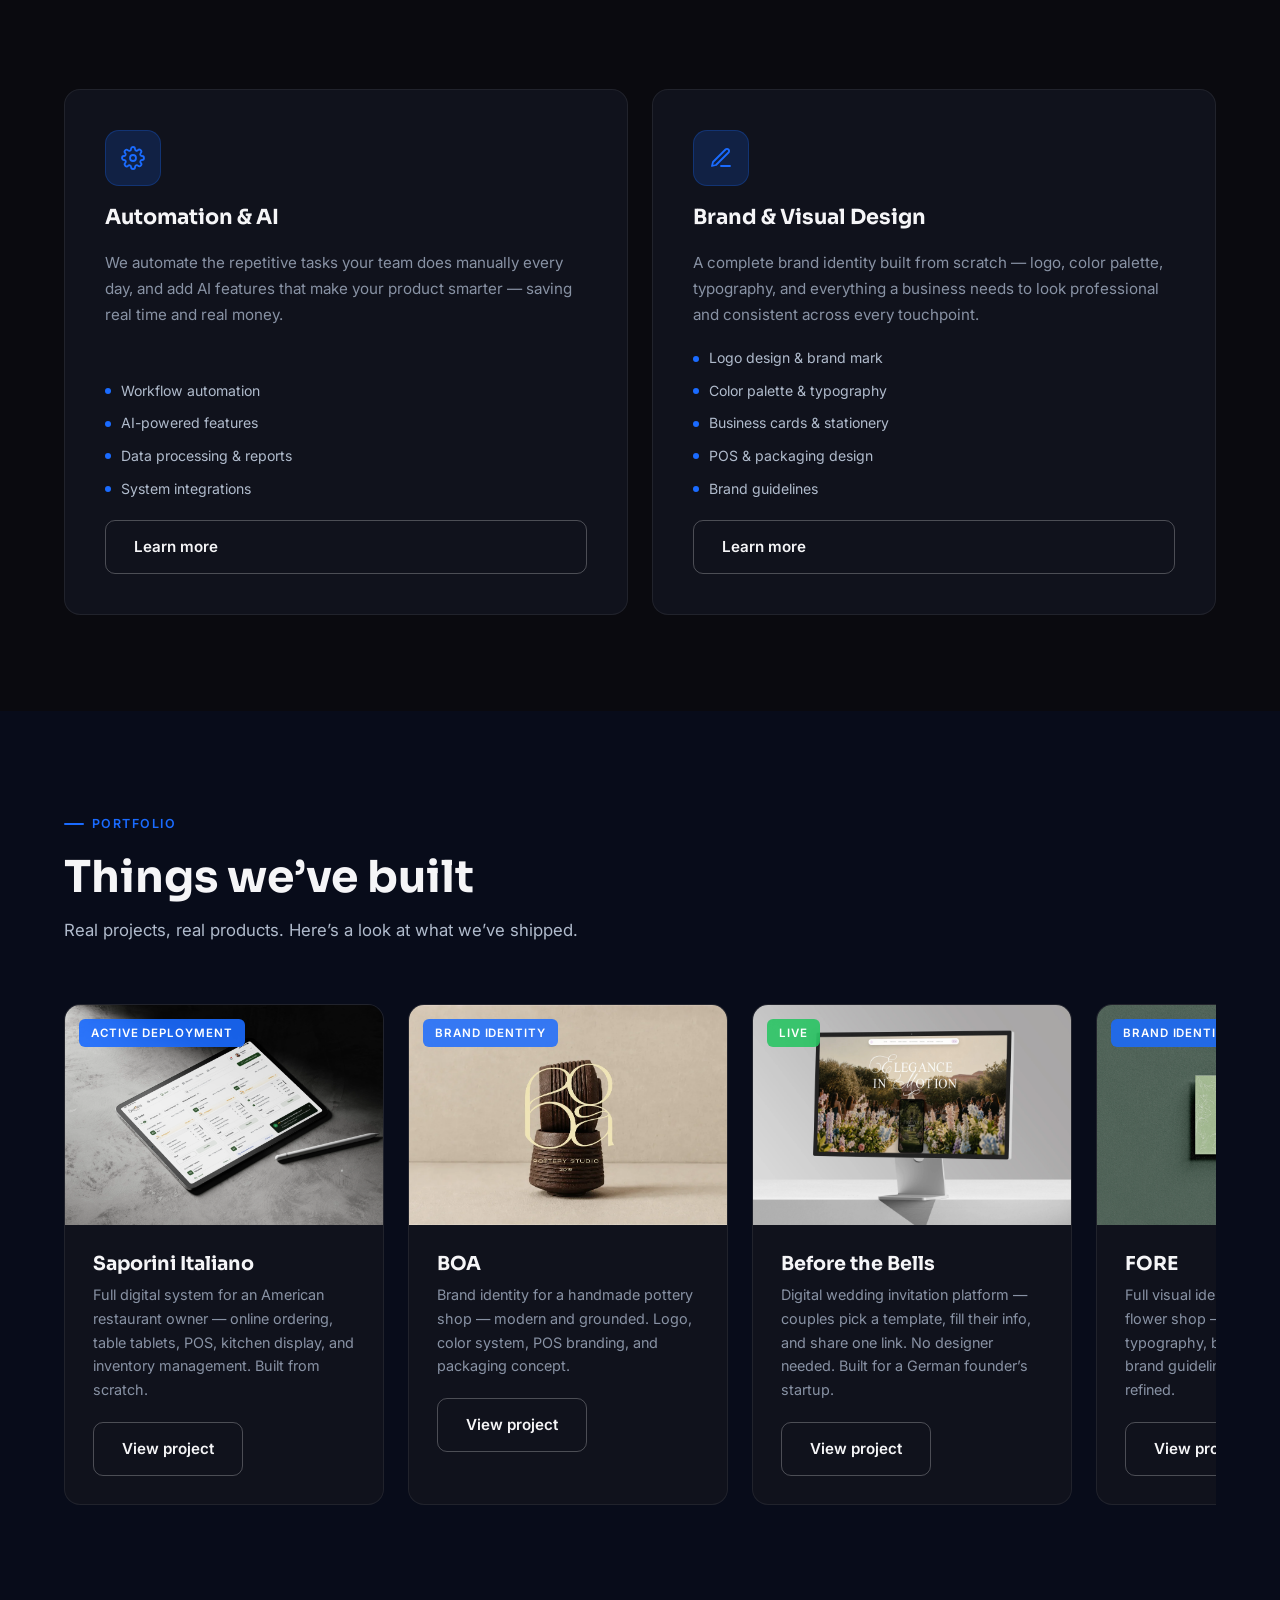
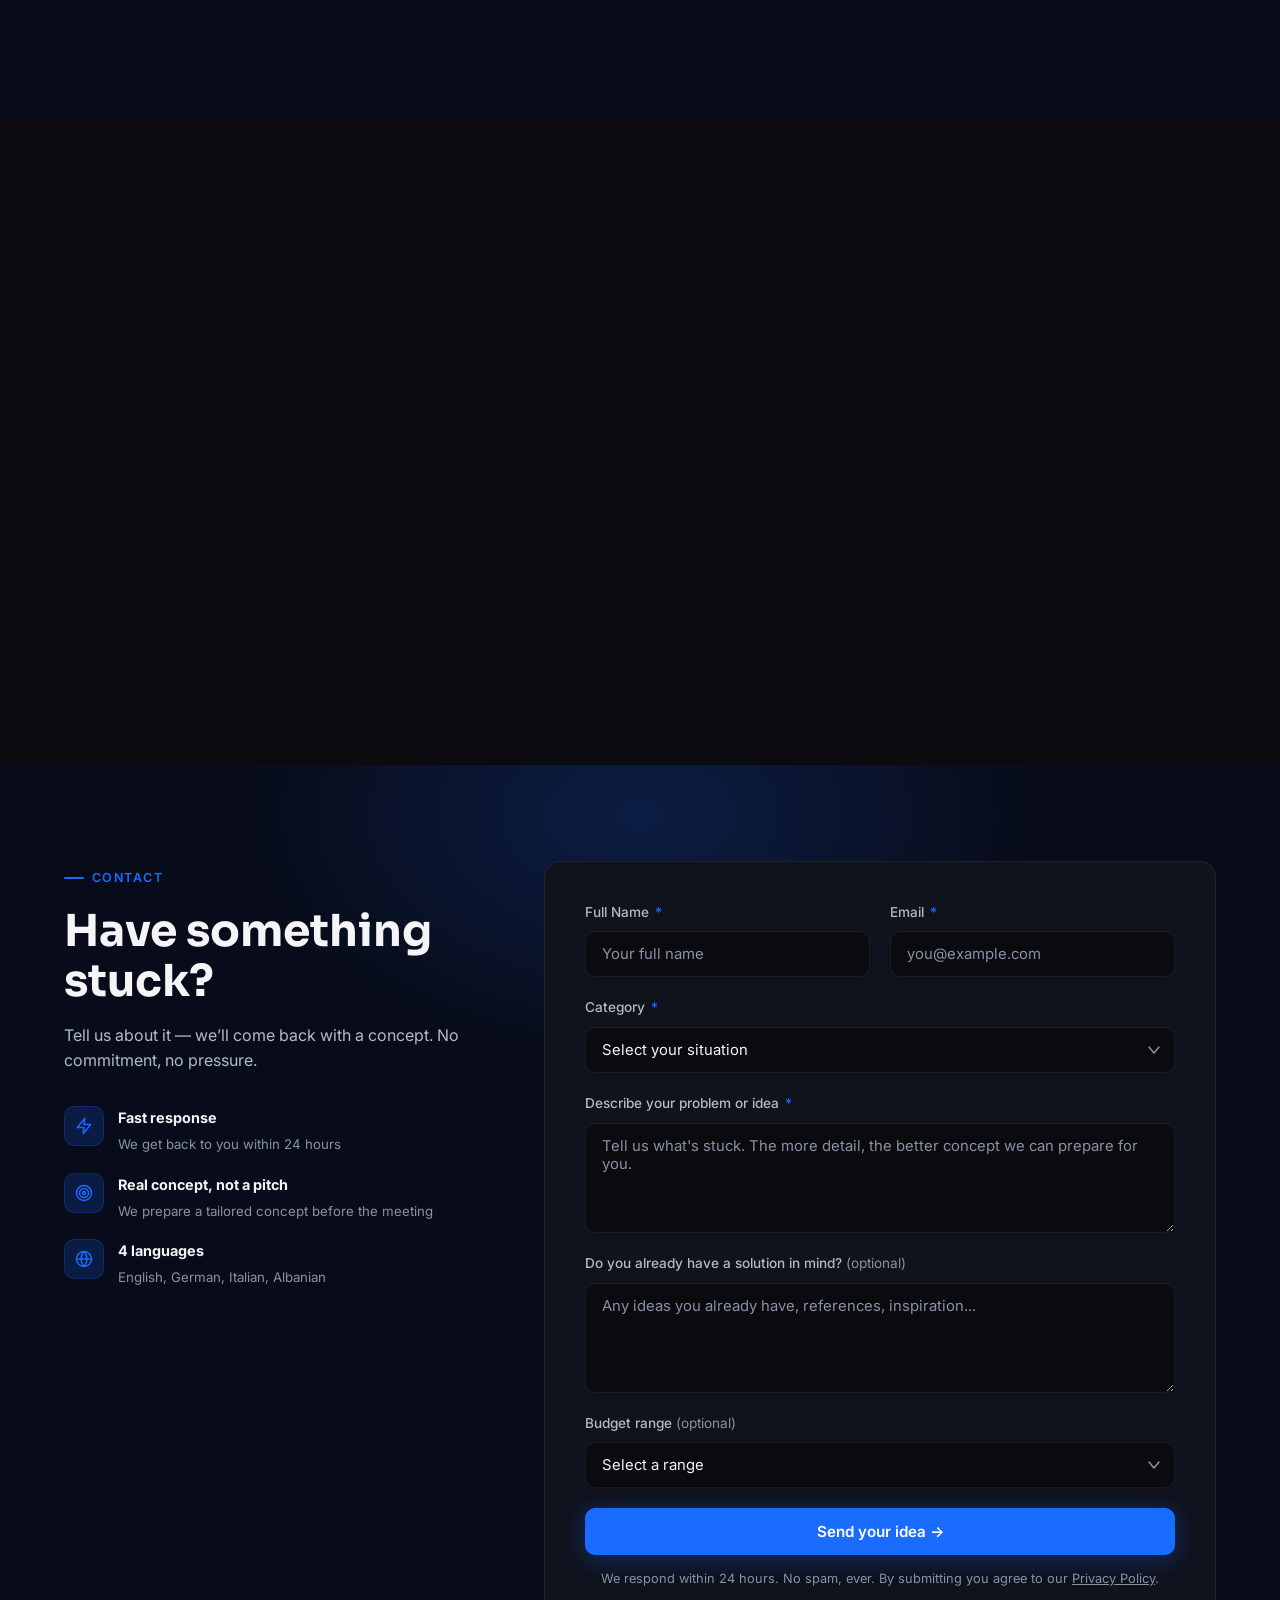
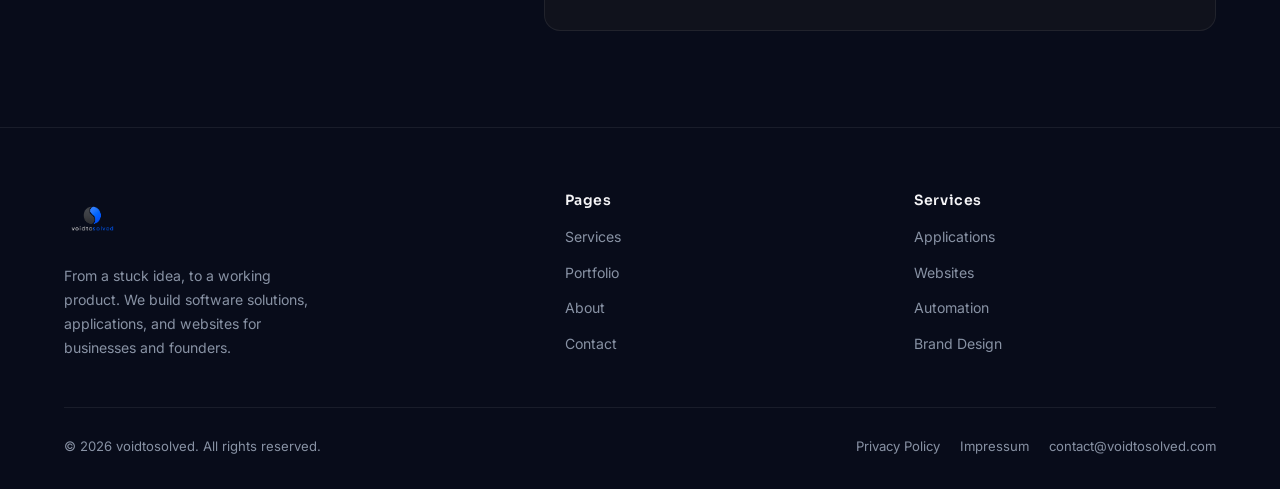
==== commit aac4cb11: "Improve hero subtitle copy Co-Authored-By: Claude Sonnet 4.6 <noreply@anthropic.com>" ====
--- a/index.html
+++ b/index.html
@@ -53,7 +53,7 @@
           Custom software &amp; digital products
         </div>
         <h1 class="fade-up fade-up-delay-1">From a stuck idea,<br>to a working product</h1>
-        <p class="hero-sub fade-up fade-up-delay-2">We build custom web platforms, business systems, and digital products from scratch &mdash; for businesses and founders who need something that actually fits their problem.</p>
+        <p class="hero-sub fade-up fade-up-delay-2">We build custom software, apps, websites, and brand identities from scratch &mdash; no templates, no off-the-shelf tools. A real solution built around your specific problem.</p>
         <div class="hero-buttons fade-up fade-up-delay-3">
           <a href="#contact" class="btn btn-primary">Tell us your problem</a>
           <a href="#portfolio" class="btn btn-outline">See our work</a>
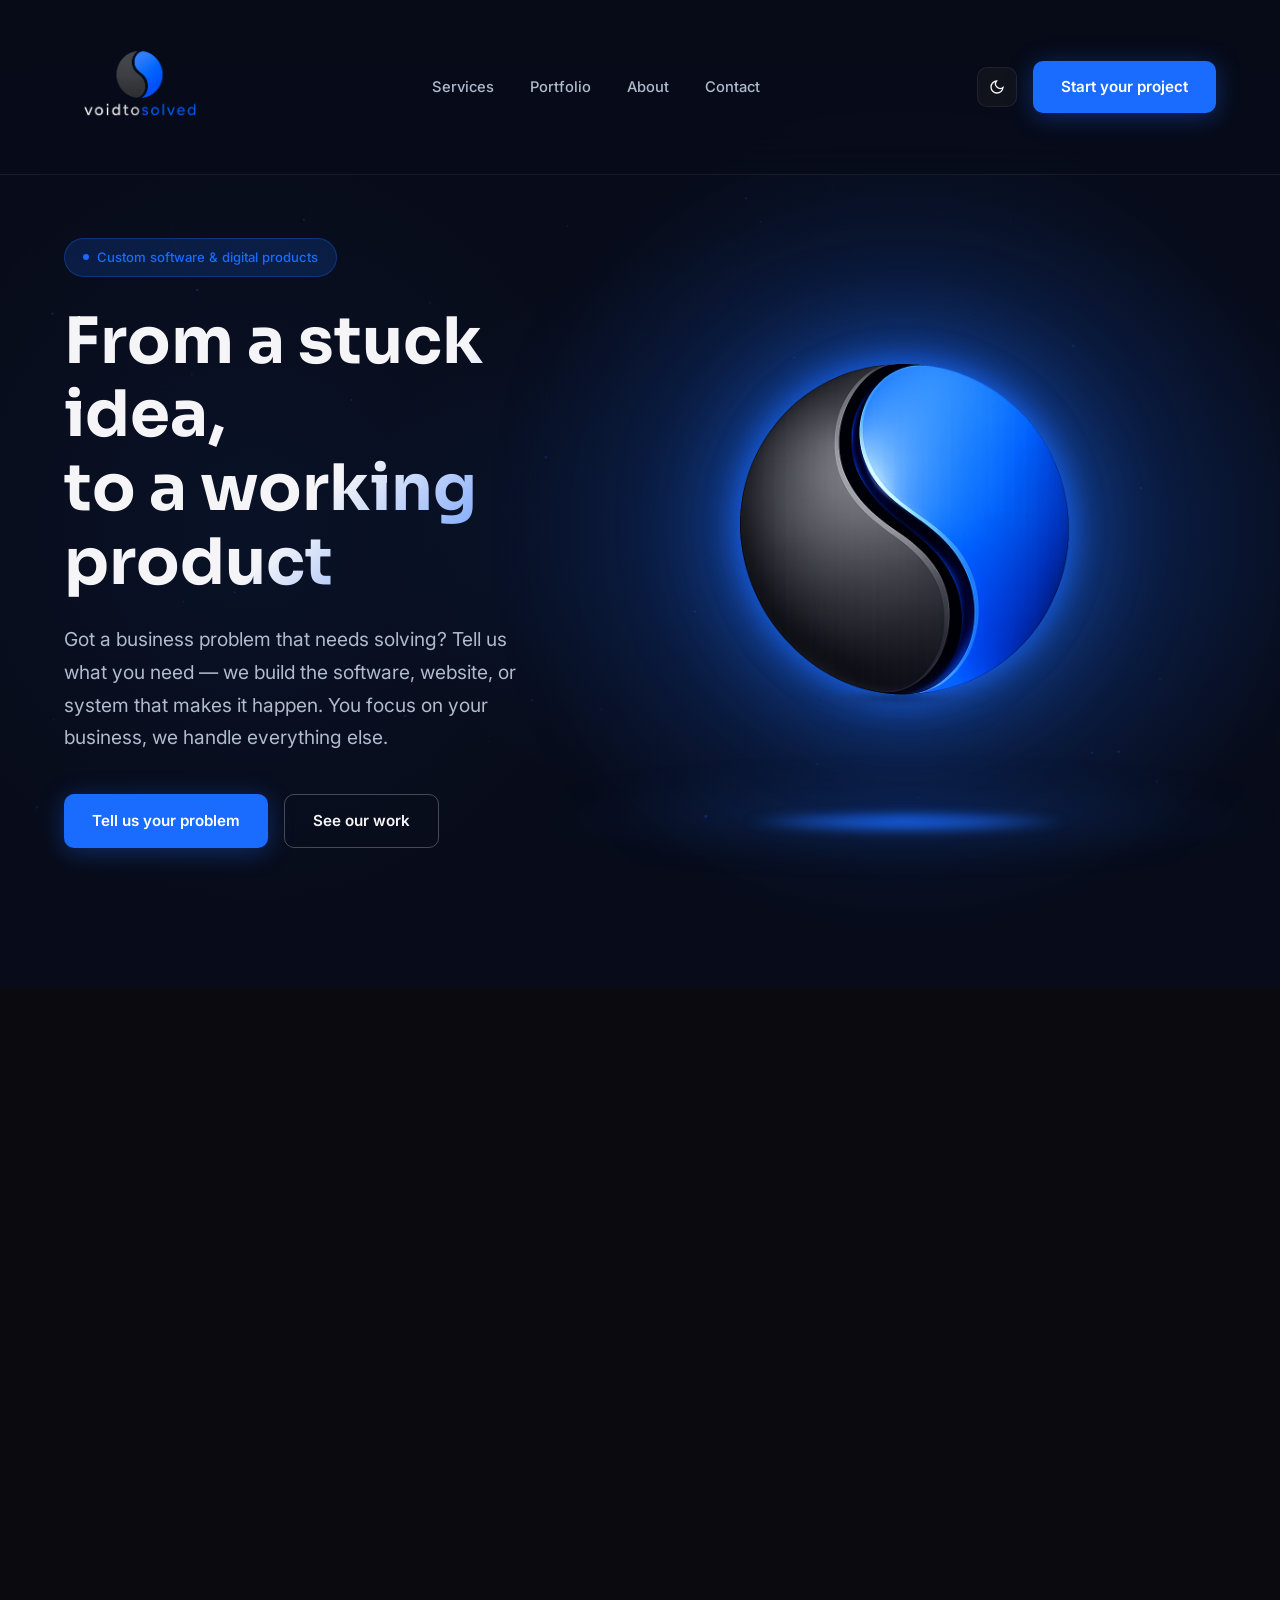
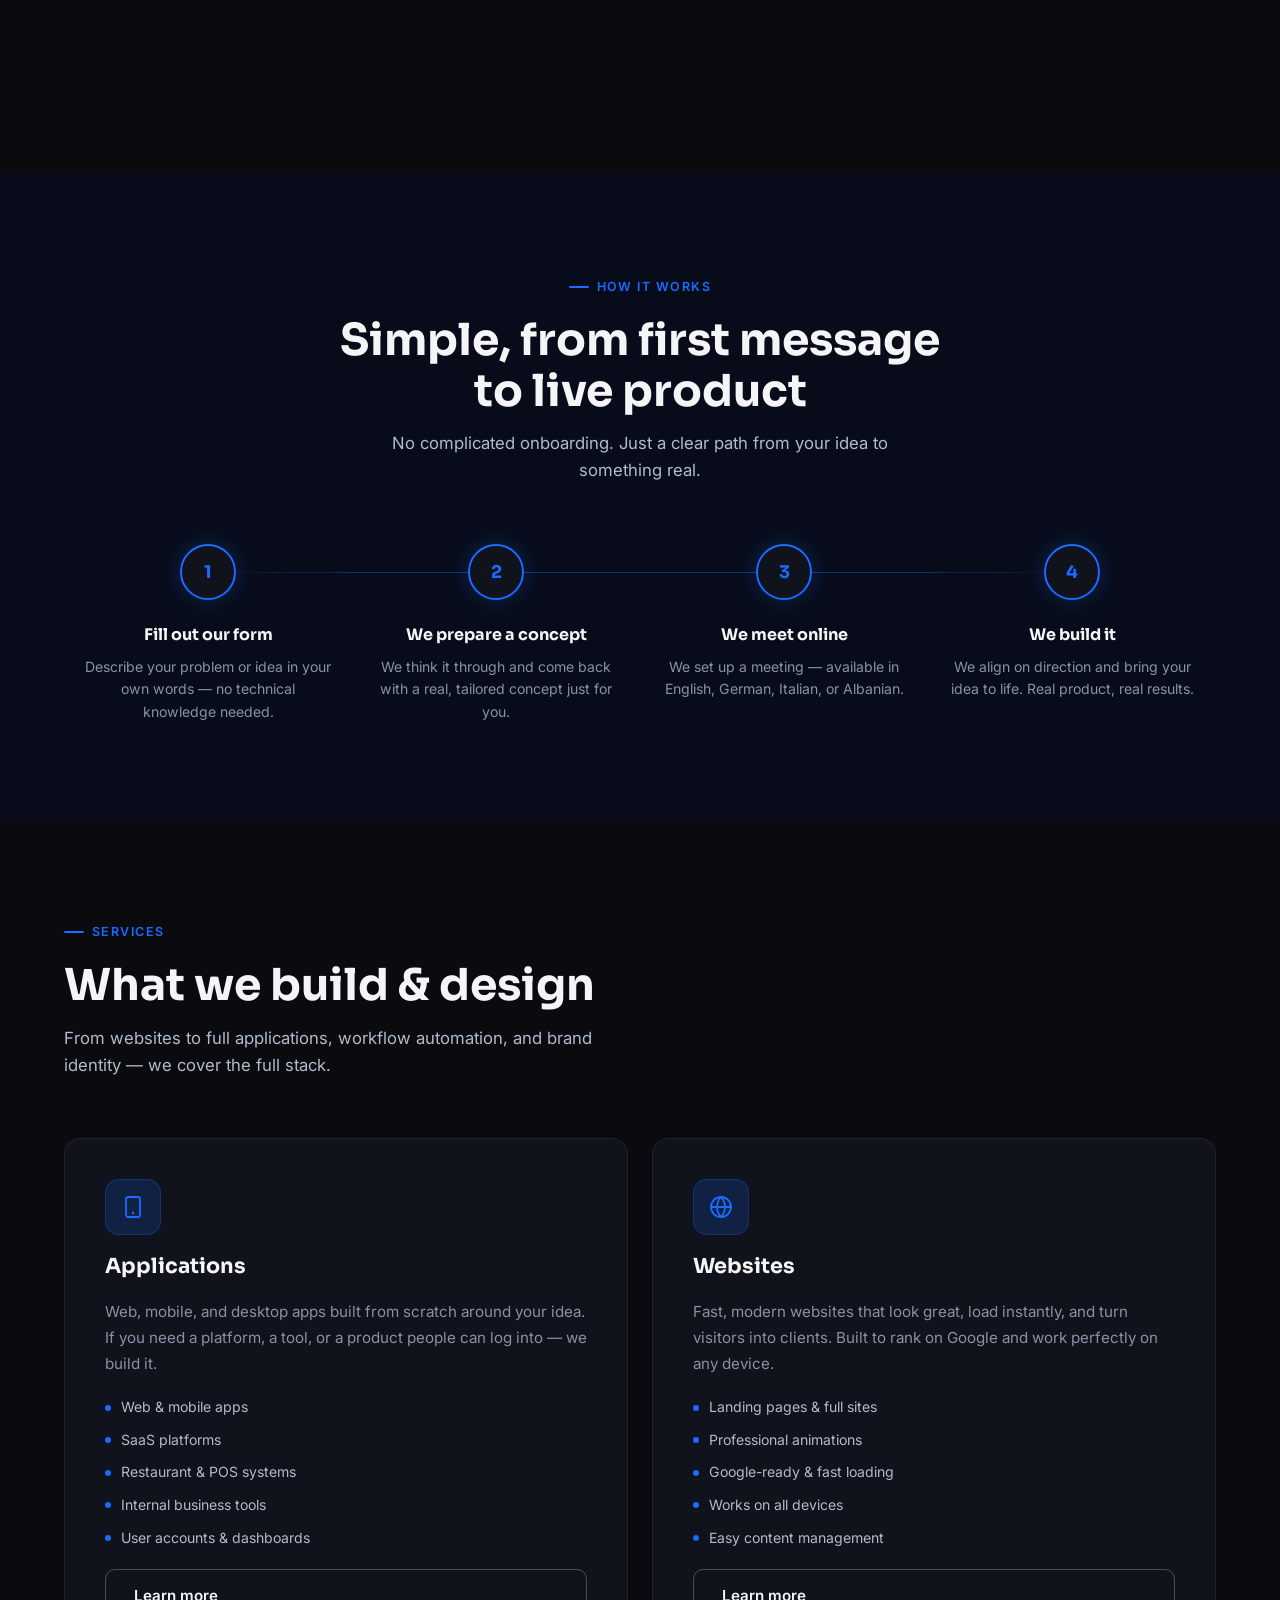
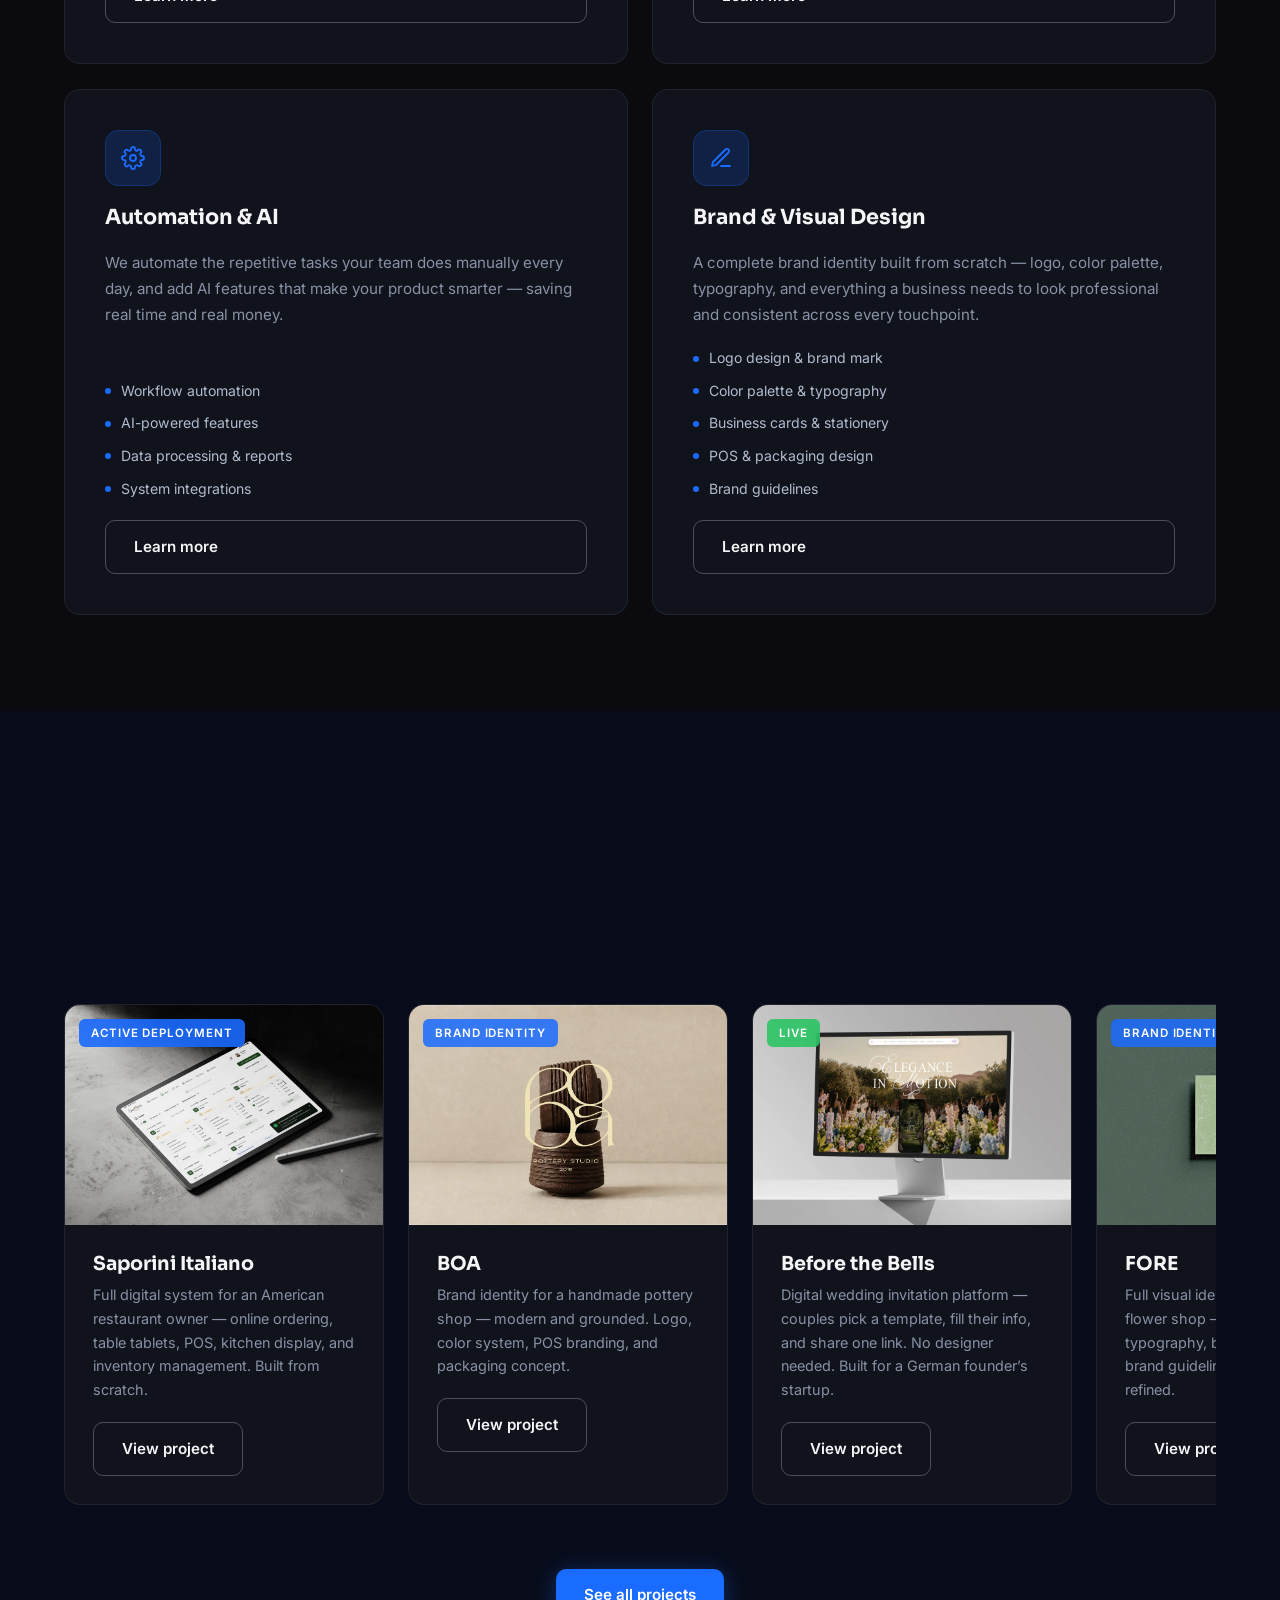
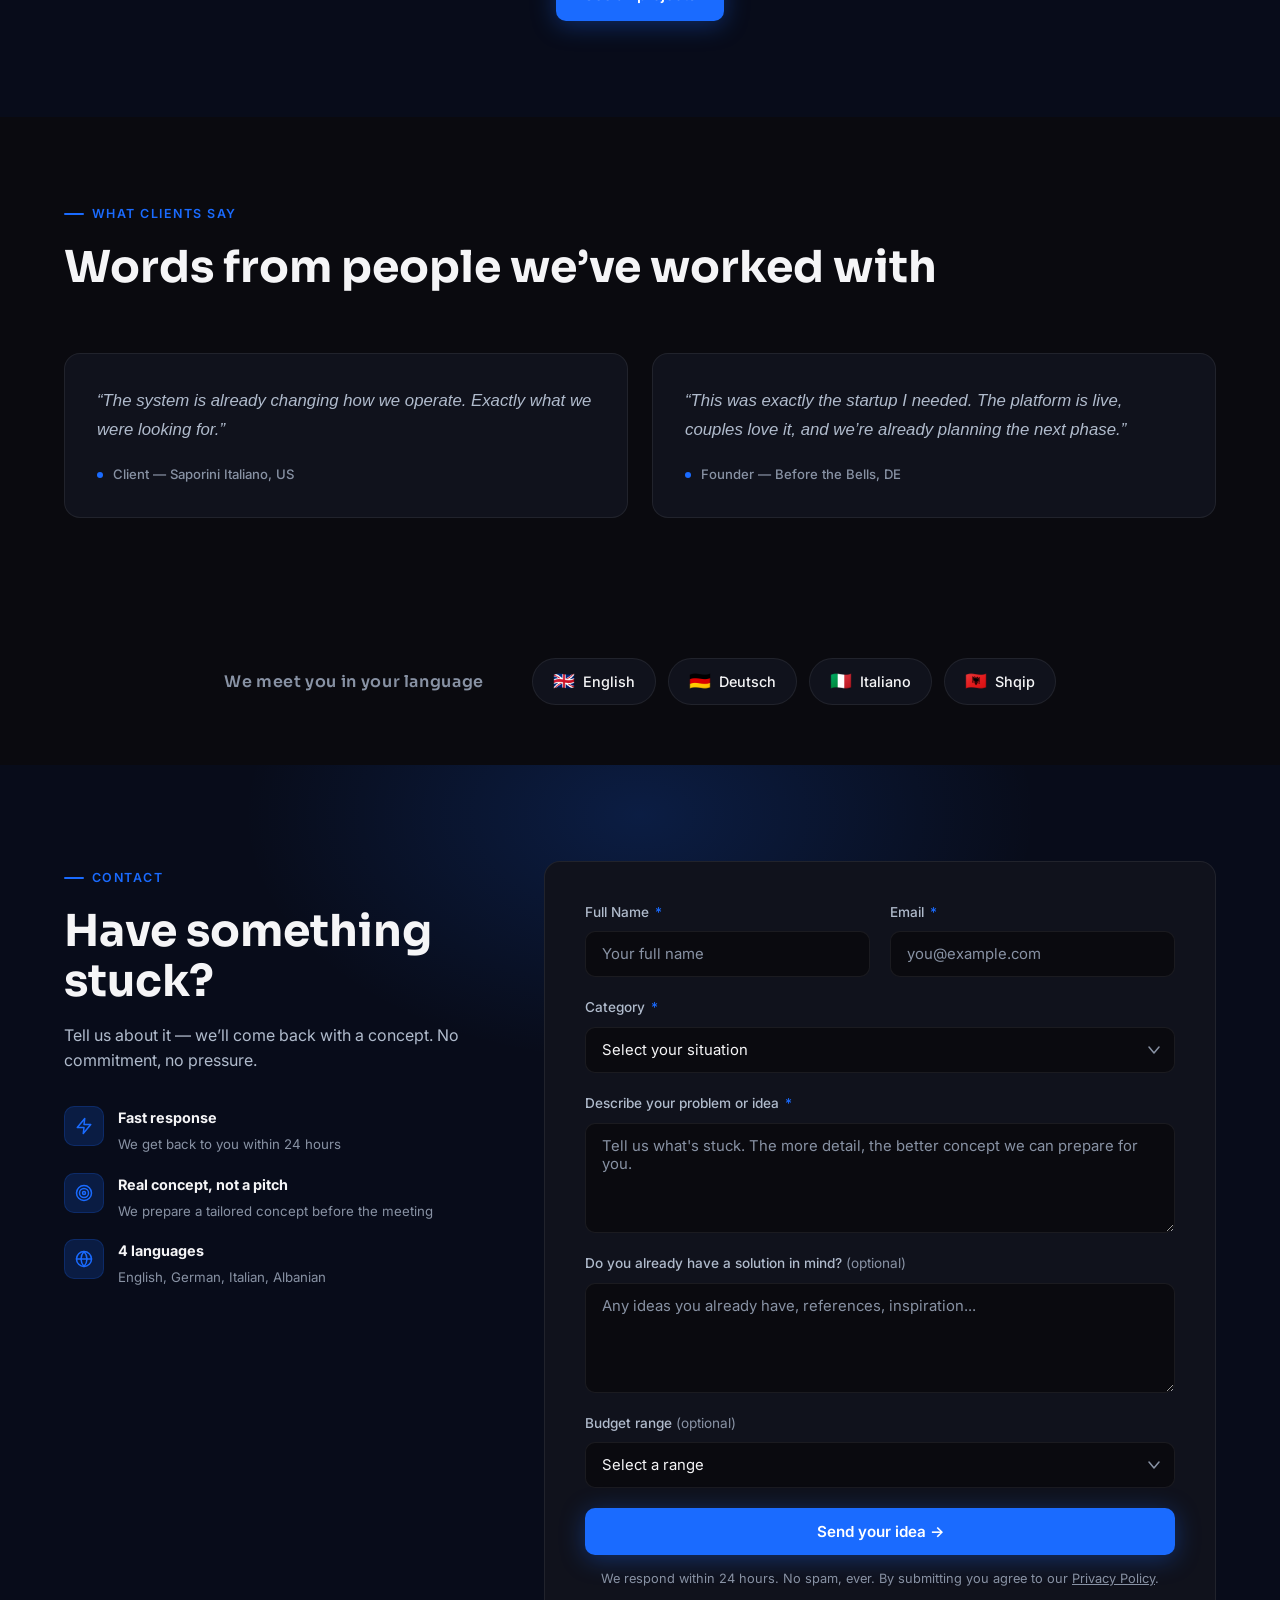
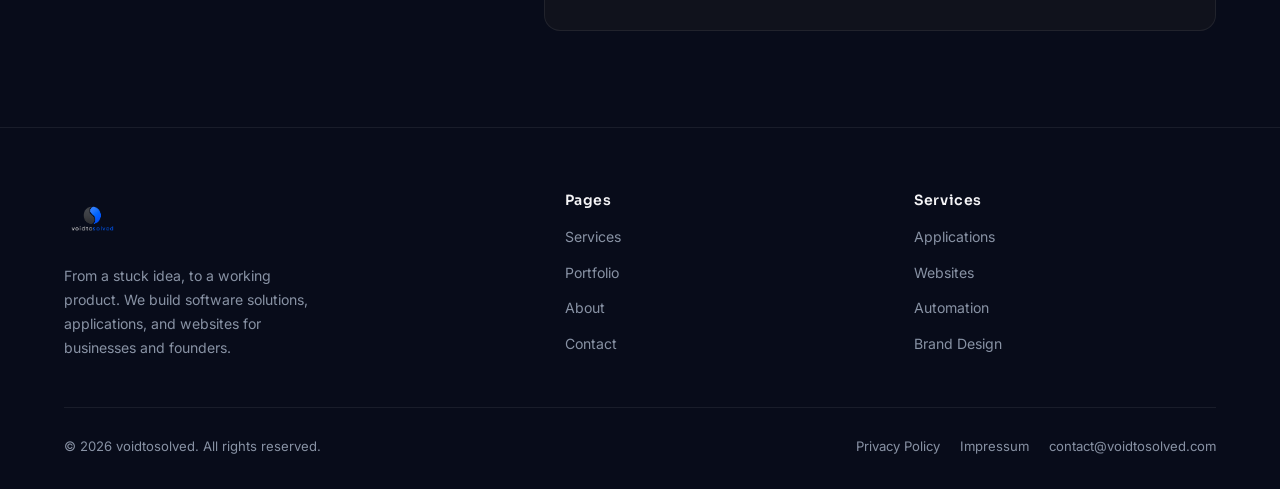
==== commit b99bc8fc: "Rewrite hero subtitle for non-technical audience Co-Authored-By: Claude Sonnet 4.6 <noreply@anthropi" ====
--- a/index.html
+++ b/index.html
@@ -53,7 +53,7 @@
           Custom software &amp; digital products
         </div>
         <h1 class="fade-up fade-up-delay-1">From a stuck idea,<br>to a working product</h1>
-        <p class="hero-sub fade-up fade-up-delay-2">We build custom software, apps, websites, and brand identities from scratch &mdash; no templates, no off-the-shelf tools. A real solution built around your specific problem.</p>
+        <p class="hero-sub fade-up fade-up-delay-2">Got a business problem that needs solving? Tell us what you need &mdash; we build the software, website, or system that makes it happen. You focus on your business, we handle everything else.</p>
         <div class="hero-buttons fade-up fade-up-delay-3">
           <a href="#contact" class="btn btn-primary">Tell us your problem</a>
           <a href="#portfolio" class="btn btn-outline">See our work</a>
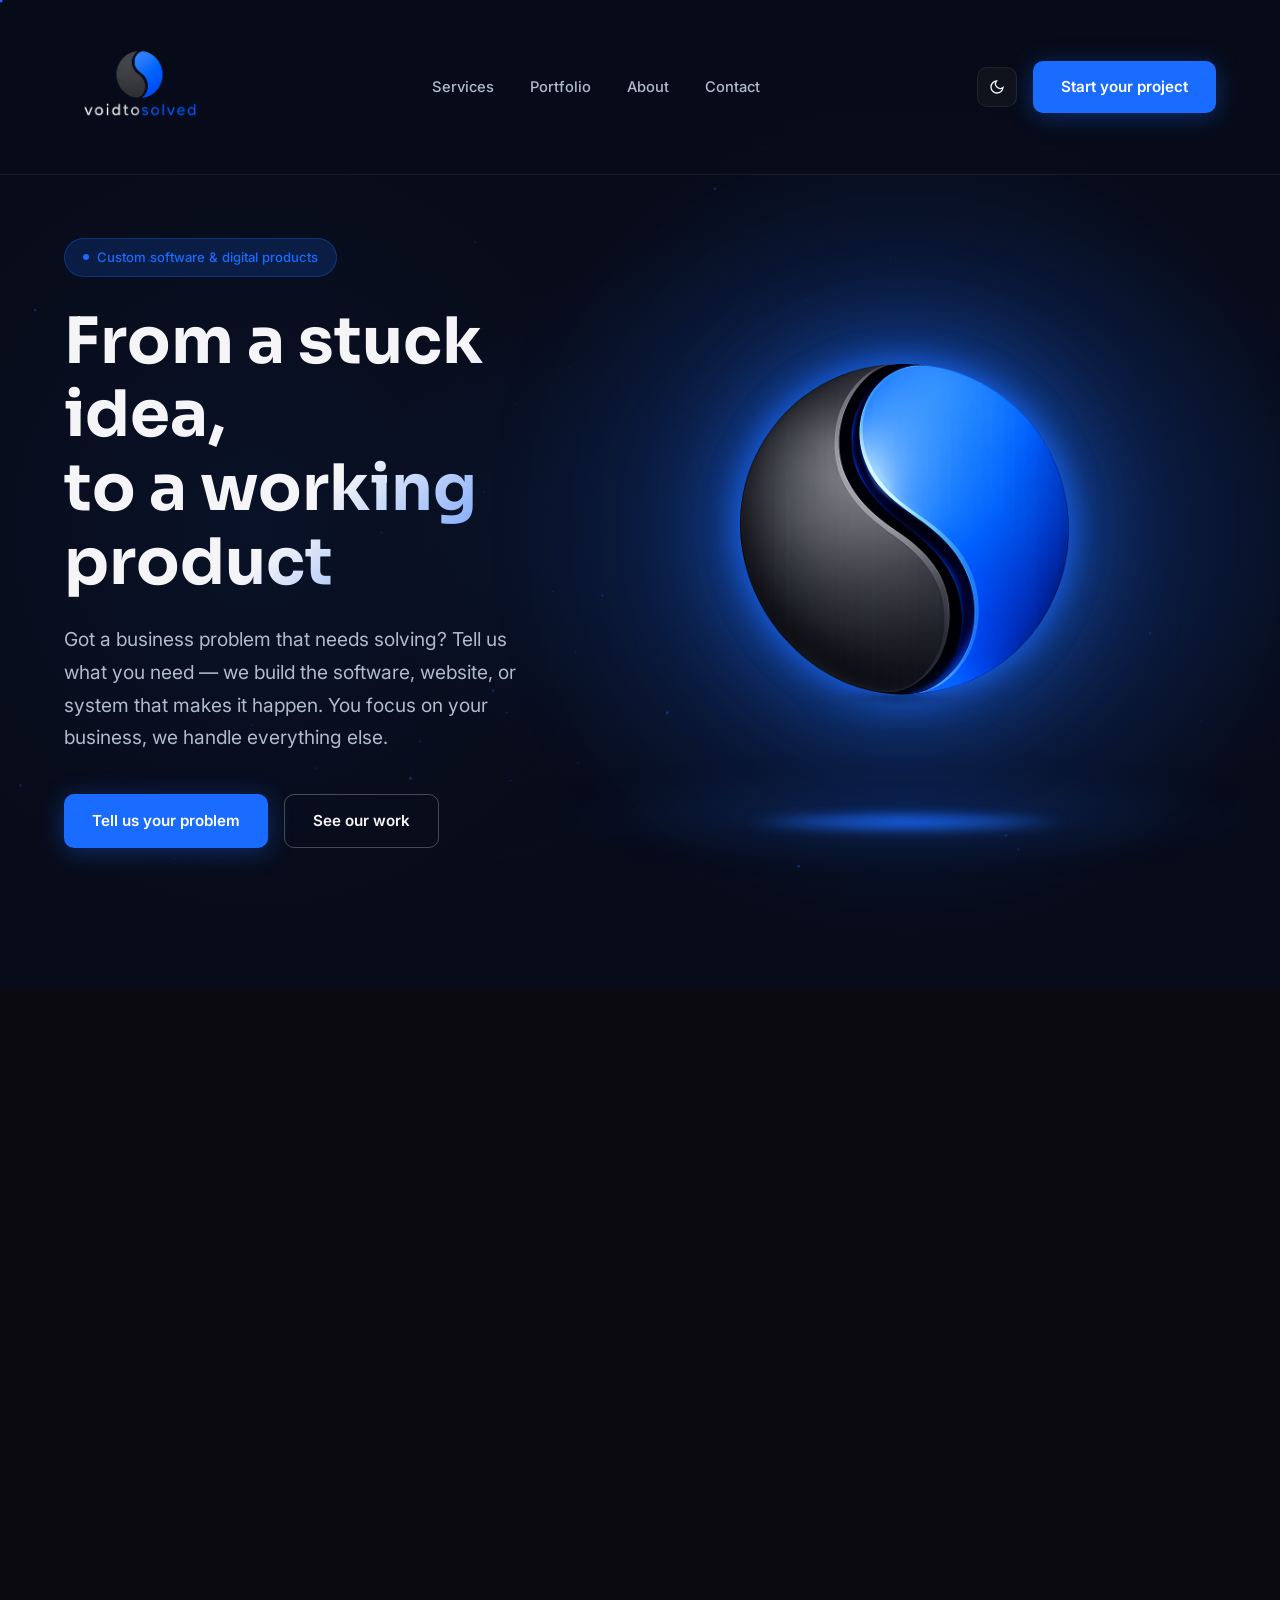
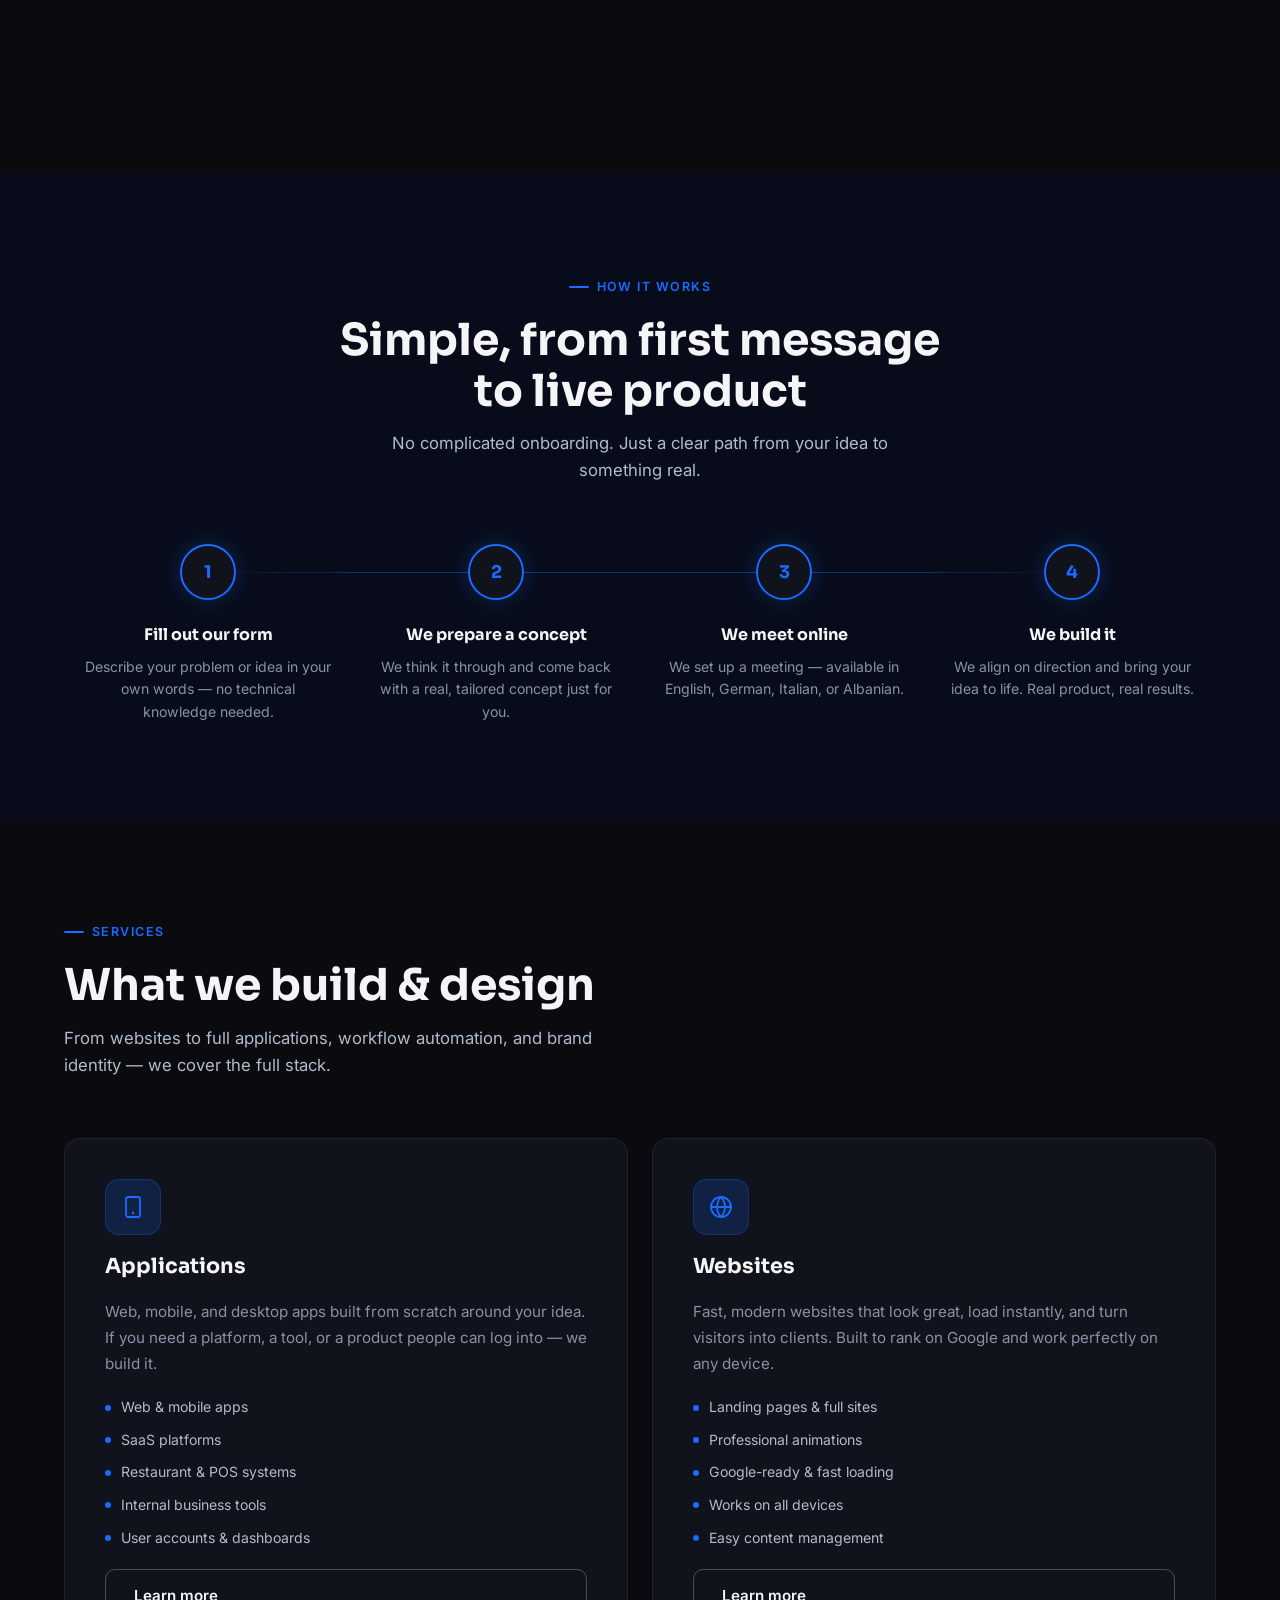
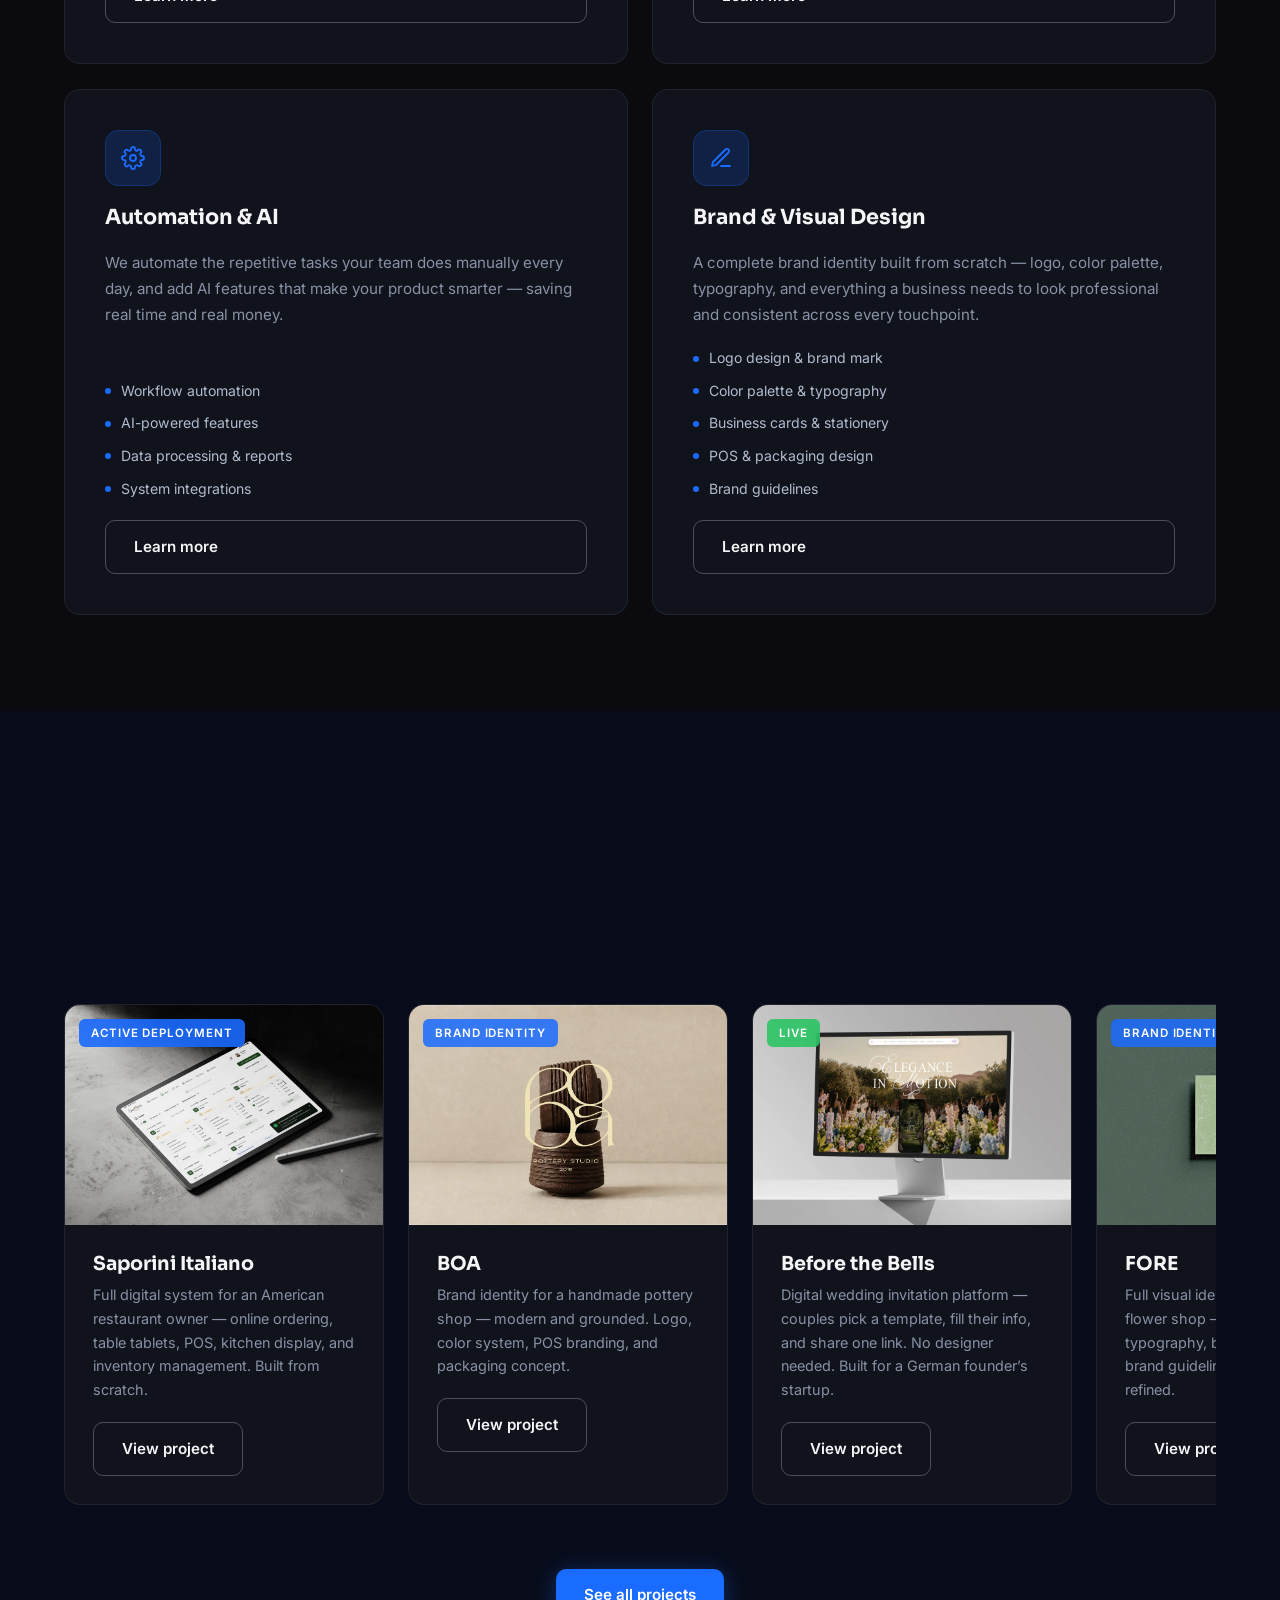
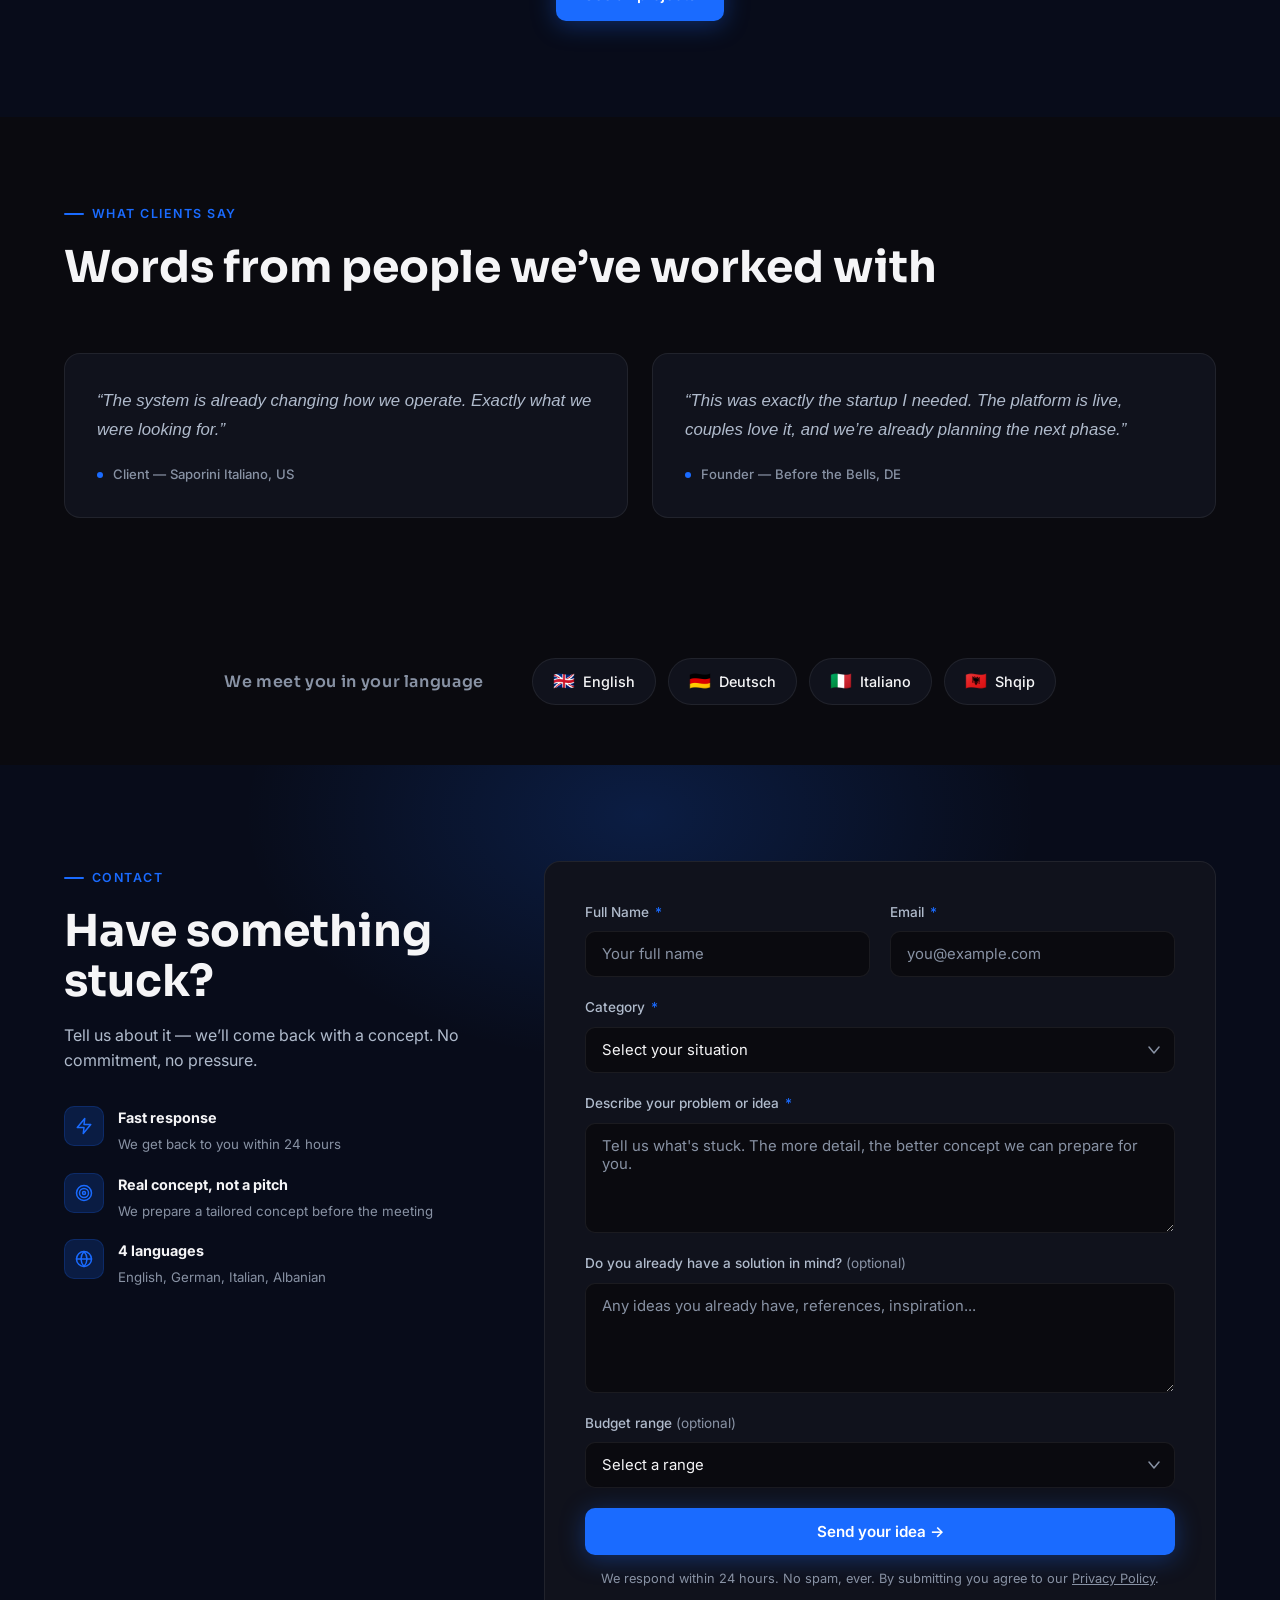
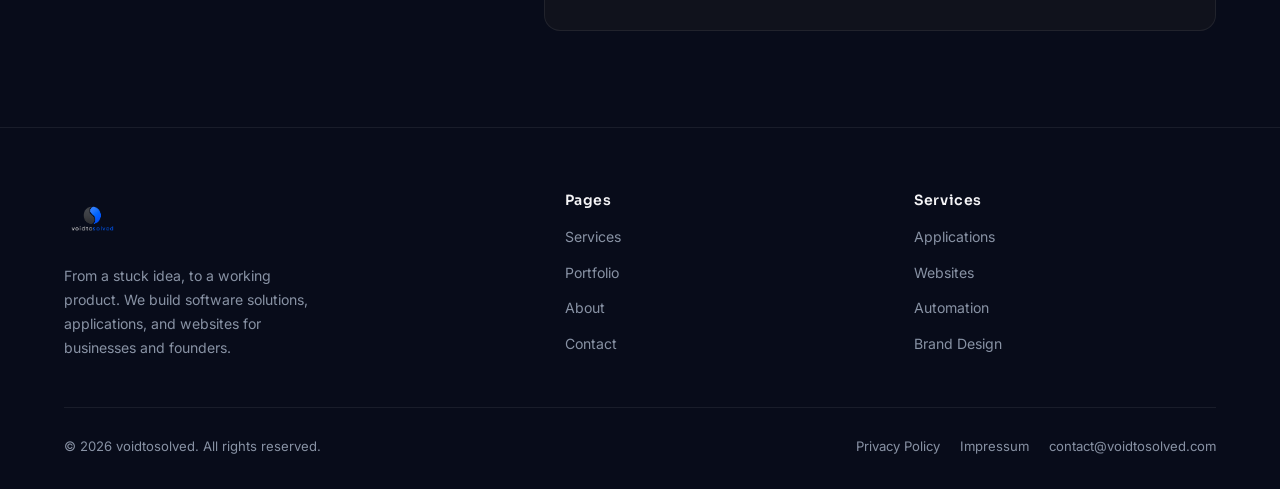
==== commit e7a853bf: "Switch favicon to circle logo on all pages Co-Authored-By: Claude Sonnet 4.6 <noreply@anthropic.com>" ====
--- a/index.html
+++ b/index.html
@@ -1,4 +1,4 @@
-<!DOCTYPE html>
+﻿<!DOCTYPE html>
 <html lang="en" data-theme="dark">
 <head>
   <meta charset="UTF-8" />
@@ -6,8 +6,8 @@
   <title>voidtosolved &mdash; From a stuck idea, to a working product</title>
   <meta name="description" content="Software agency building web apps, mobile apps, websites, and brand identities for businesses and founders across Europe. From a stuck idea, to a working product." />
   <link rel="stylesheet" href="css/style.css" />
-  <link rel="icon" type="image/png" href="VTS_LOGO_B_BCG.png" />
-  <link rel="apple-touch-icon" href="VTS_LOGO_B_BCG.png" />
+  <link rel="icon" type="image/png" href="VTS_LOGO_NO_BCG_CIRCLE.png" />
+  <link rel="apple-touch-icon" href="VTS_LOGO_NO_BCG_CIRCLE.png" />
 </head>
 <body>
 
@@ -66,7 +66,7 @@
           <div class="orb-float">
             <div class="orb-glow-wrap">
               <div class="orb-img-wrap">
-                <img src="super%20logo.png" alt="voidtosolved — custom software and digital products" class="orb-img" />
+                <img src="super%20logo.png" alt="voidtosolved â€” custom software and digital products" class="orb-img" />
               </div>
             </div>
           </div>
@@ -447,3 +447,4 @@
 <script src="js/main.js"></script>
 </body>
 </html>
+
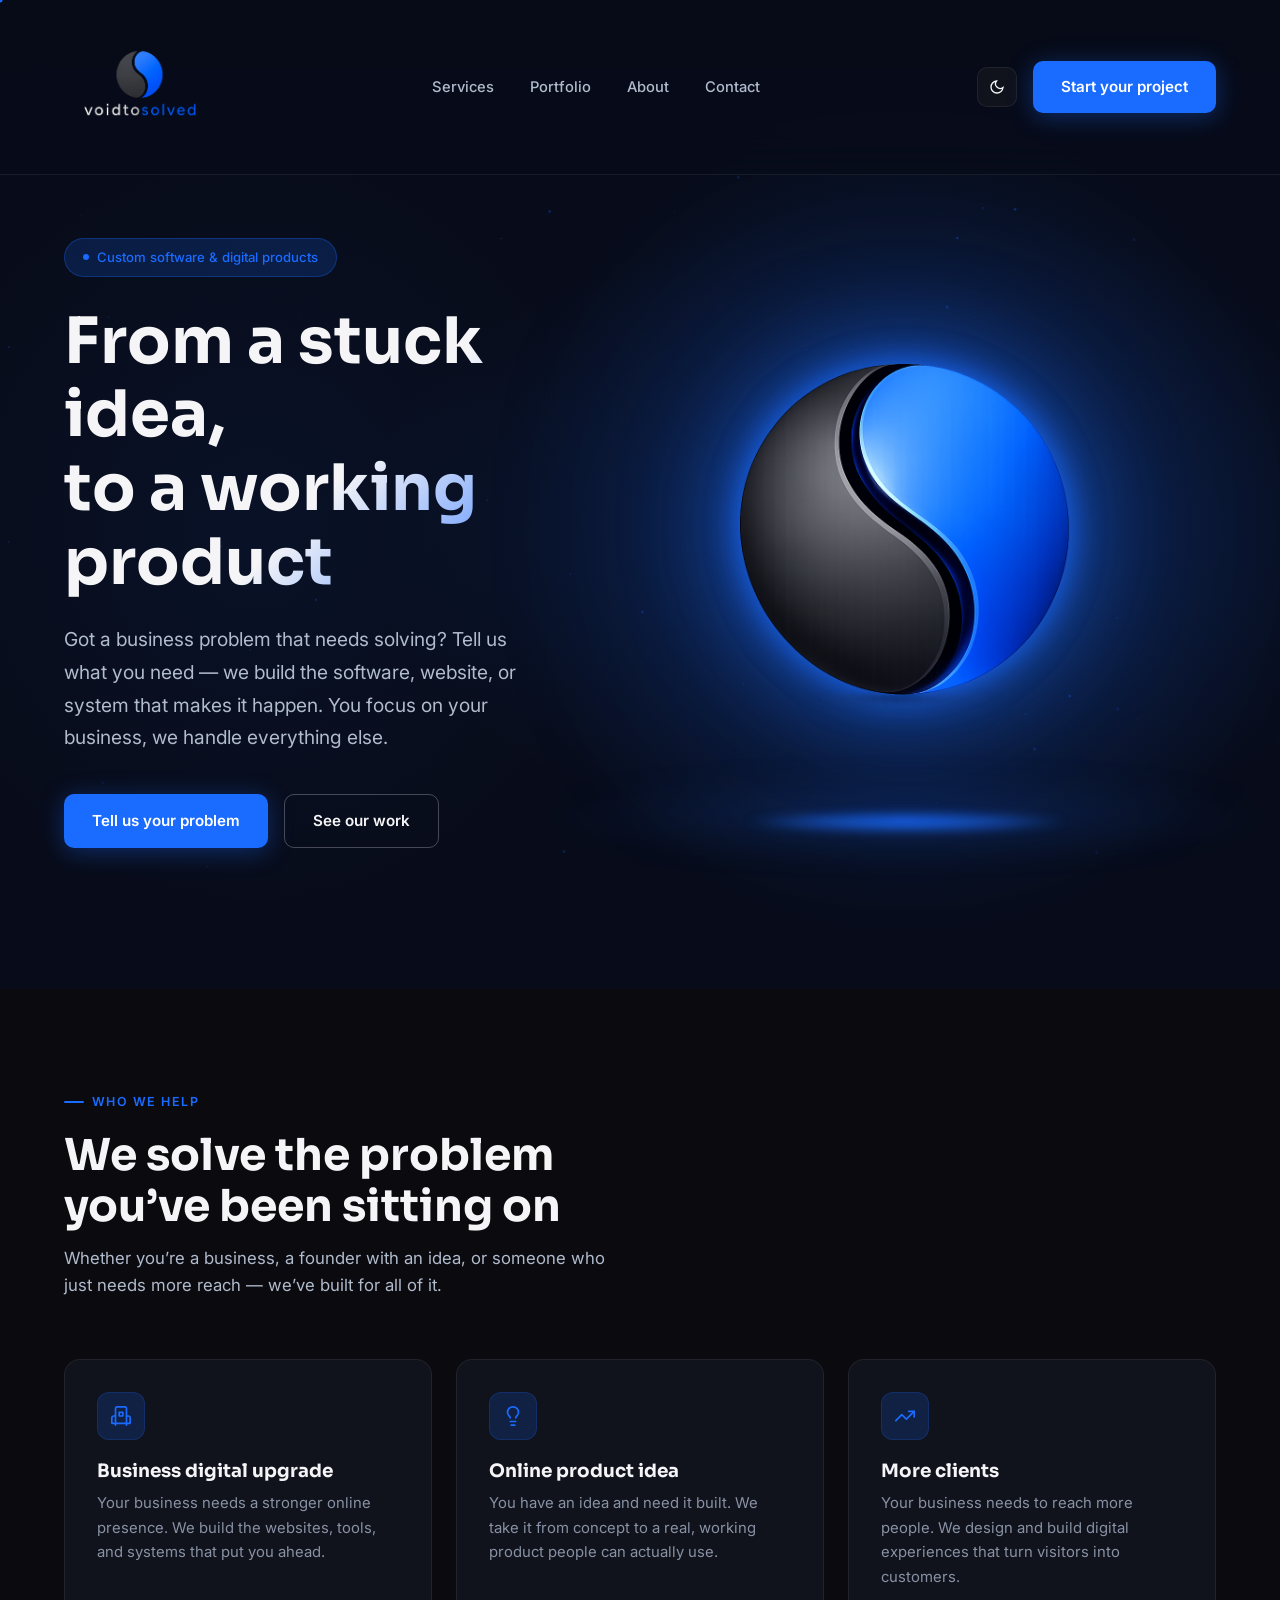
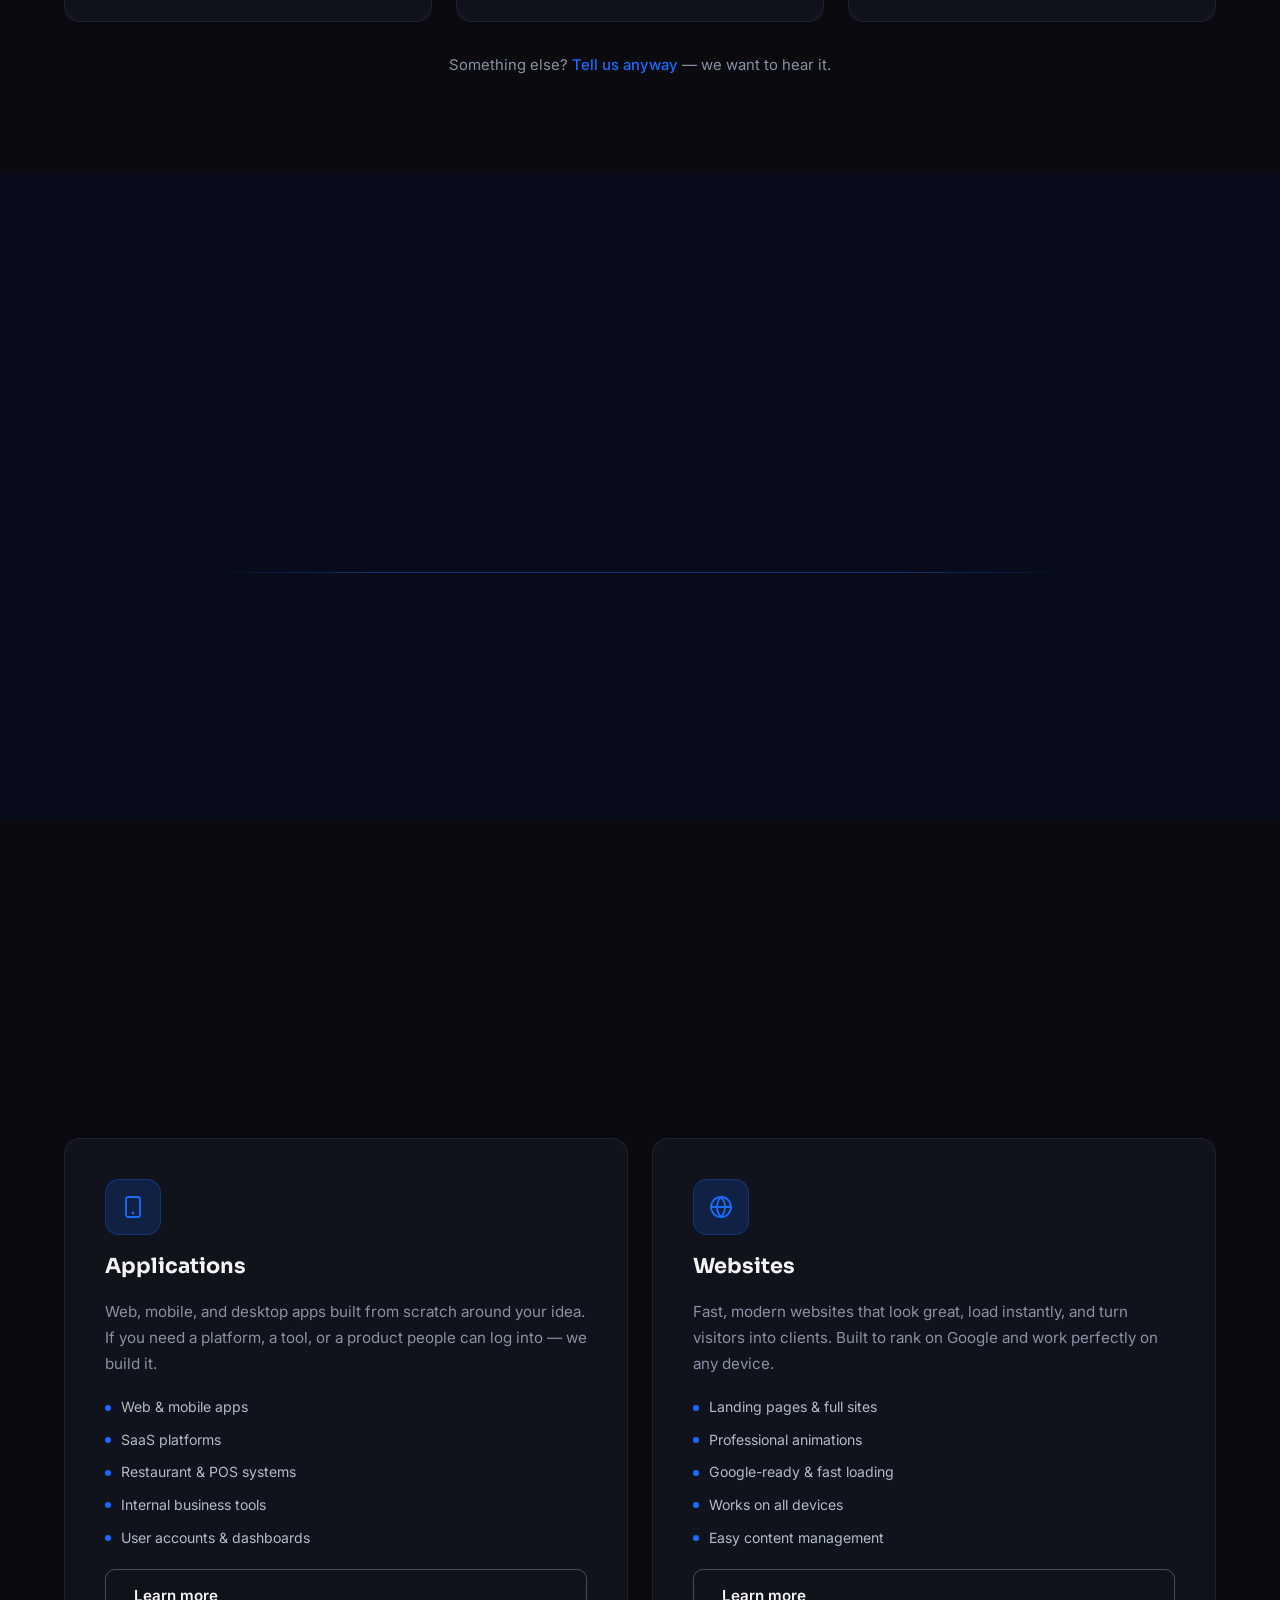
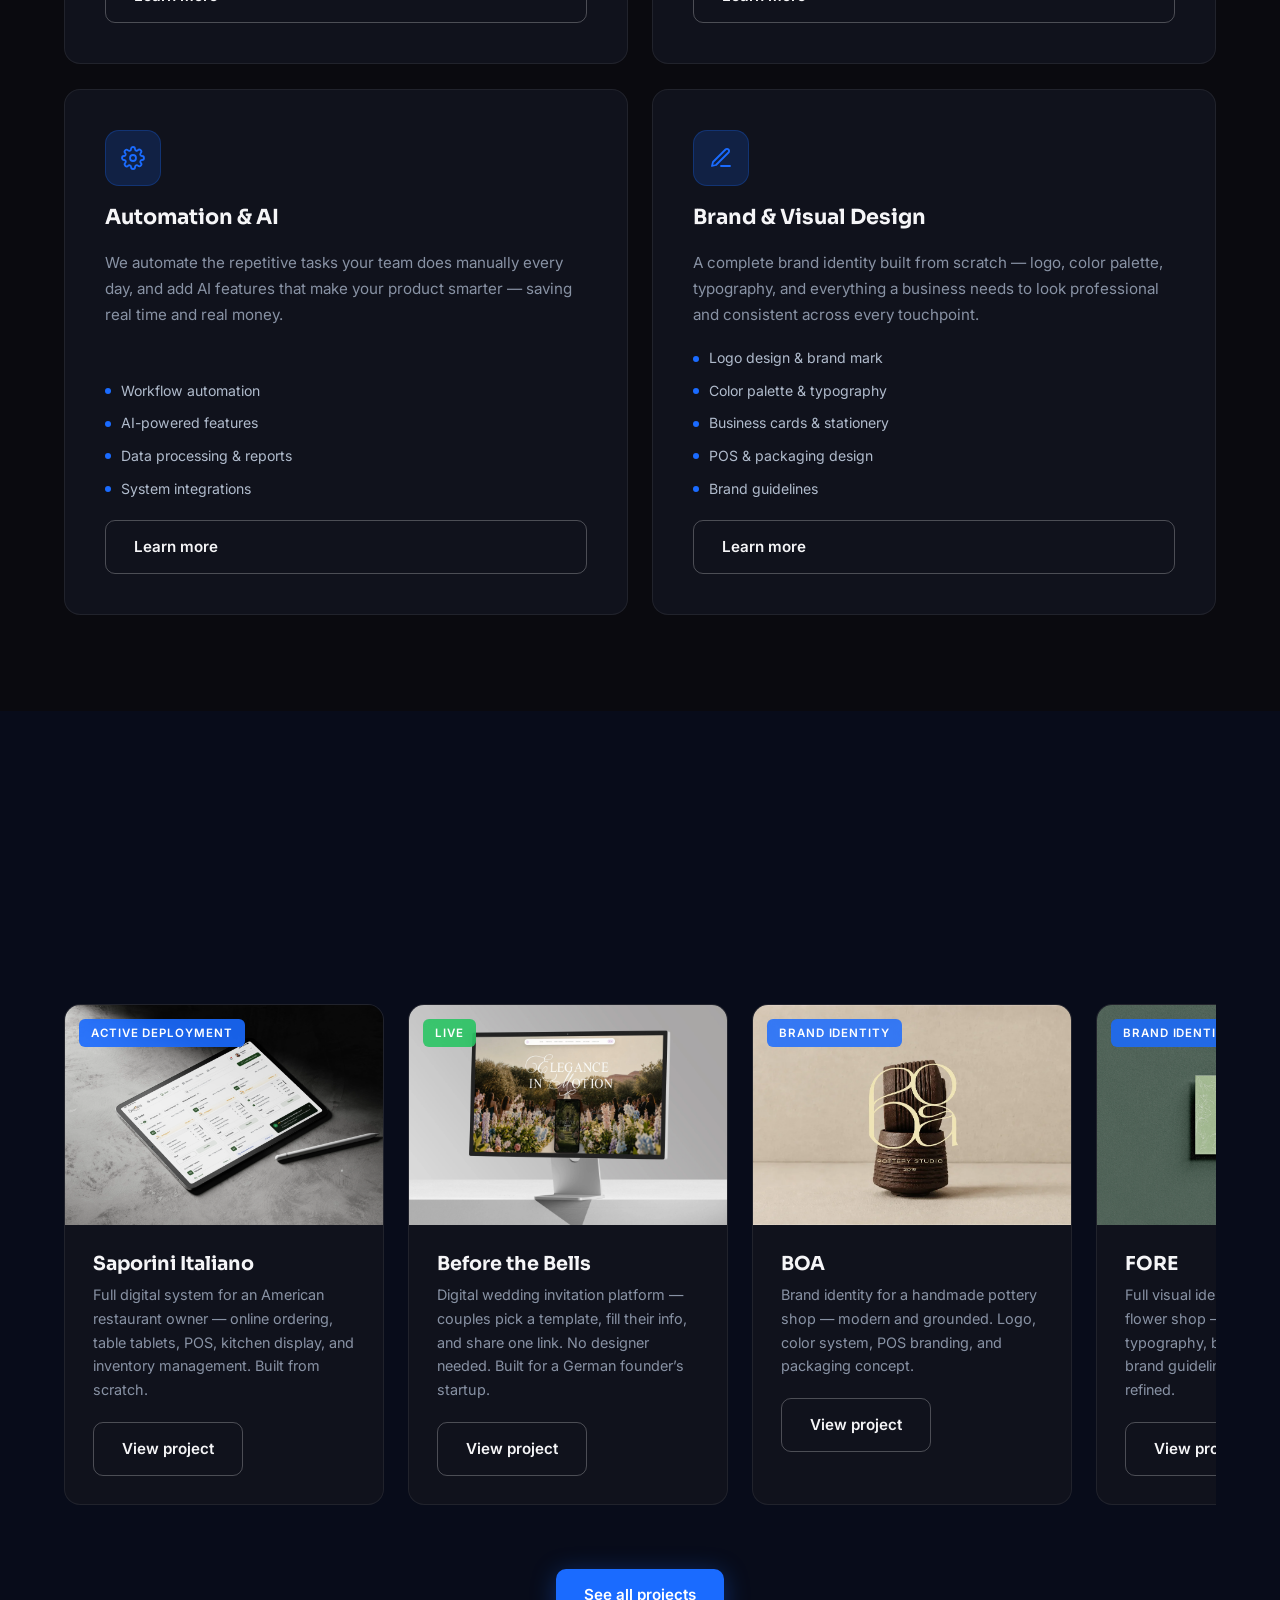
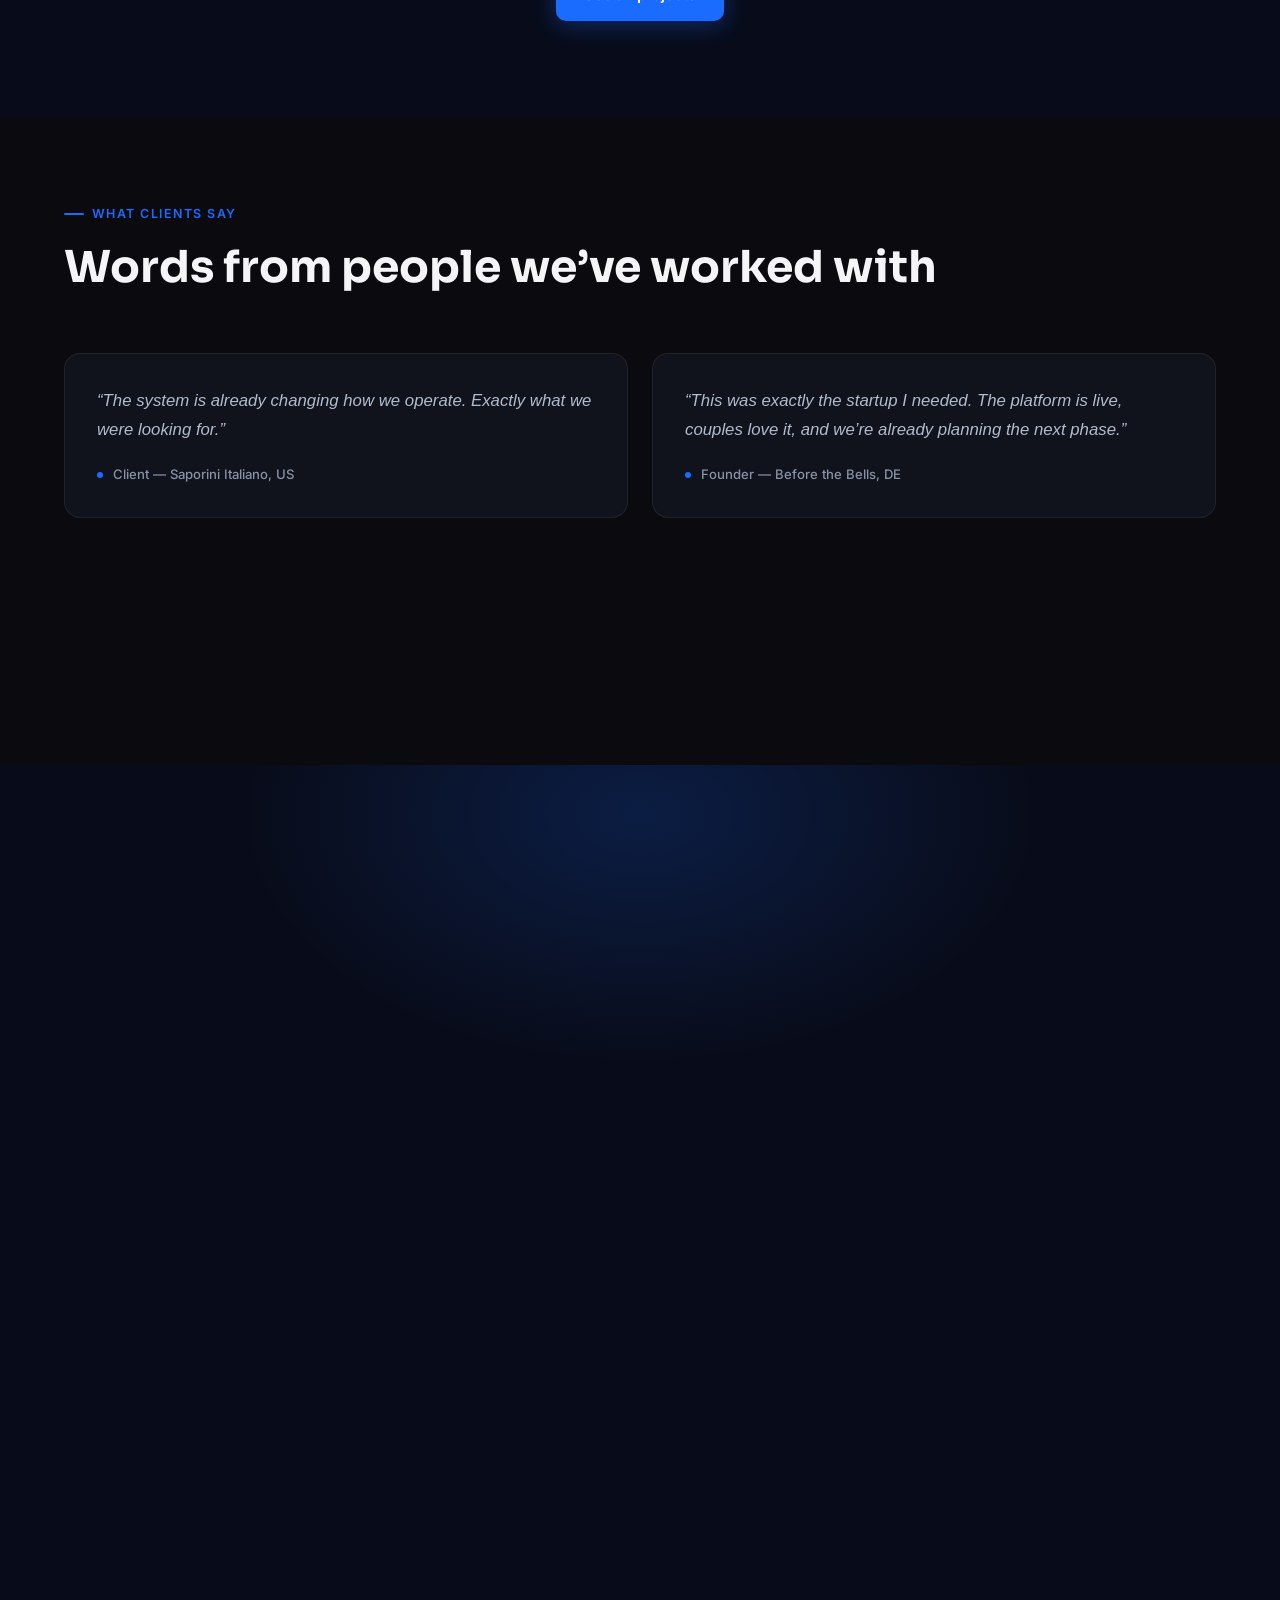
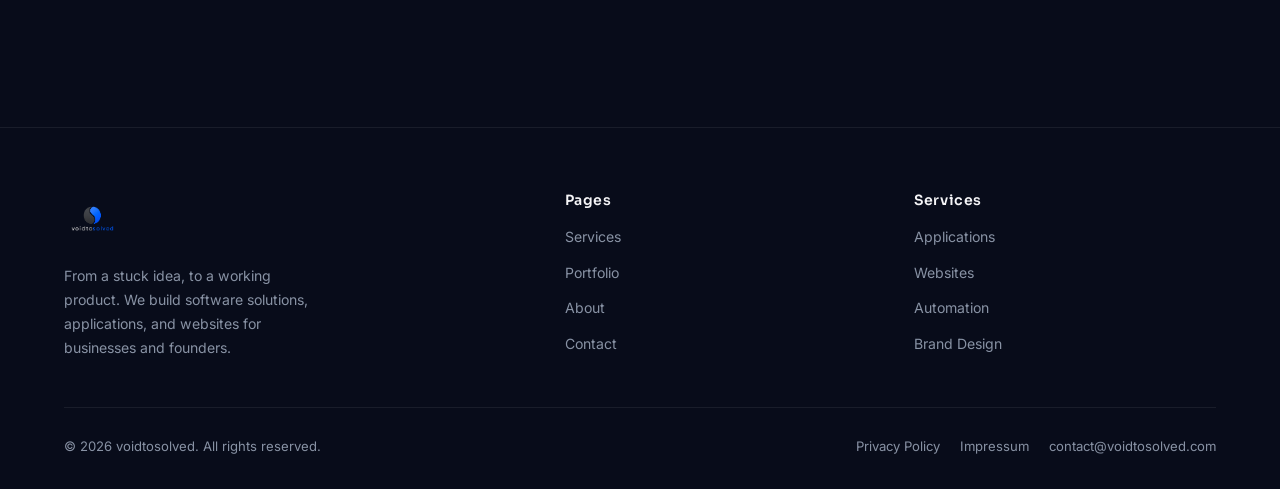
==== commit 05a87192: "Reorder homepage cards: BTB to 2nd, BOA to 3rd, comment out BOND Co-Authored-By: Claude Sonnet 4.6 <" ====
--- a/index.html
+++ b/index.html
@@ -224,6 +224,17 @@
         </div>
         <div class="project-card fade-up fade-up-delay-2">
           <div class="project-image">
+            <img src="beforethebells/1.webp" alt="Before the Bells &mdash; Digital wedding invitation platform" loading="lazy" />
+            <span class="project-tag" style="background:rgba(34,197,94,0.85);">Live</span>
+          </div>
+          <div class="project-info">
+            <h3>Before the Bells</h3>
+            <p>Digital wedding invitation platform &mdash; couples pick a template, fill their info, and share one link. No designer needed. Built for a German founder&rsquo;s startup.</p>
+            <a href="portfolio.html#wedding" class="btn btn-outline">View project</a>
+          </div>
+        </div>
+        <div class="project-card fade-up fade-up-delay-1">
+          <div class="project-image">
             <img src="GraphDesigns/BOA/main.webp" alt="BOA &mdash; Pottery shop brand identity" loading="lazy" style="object-position:center;" />
             <span class="project-tag">Brand Identity</span>
           </div>
@@ -233,17 +244,6 @@
             <a href="portfolio.html#boa" class="btn btn-outline">View project</a>
           </div>
         </div>
-        <div class="project-card fade-up fade-up-delay-1">
-          <div class="project-image">
-            <img src="beforethebells/1.webp" alt="Before the Bells &mdash; Digital wedding invitation platform" loading="lazy" />
-            <span class="project-tag" style="background:rgba(34,197,94,0.85);">Live</span>
-          </div>
-          <div class="project-info">
-            <h3>Before the Bells</h3>
-            <p>Digital wedding invitation platform &mdash; couples pick a template, fill their info, and share one link. No designer needed. Built for a German founder&rsquo;s startup.</p>
-            <a href="portfolio.html#wedding" class="btn btn-outline">View project</a>
-          </div>
-        </div>
         <div class="project-card fade-up fade-up-delay-2">
           <div class="project-image">
             <img src="GraphDesigns/FORE/fore%20card%20green%20bg.webp" alt="FORE &mdash; Flower shop brand identity" loading="lazy" style="object-position:center;" />
@@ -255,6 +255,7 @@
             <a href="portfolio.html#fore" class="btn btn-outline">View project</a>
           </div>
         </div>
+        <!-- BOND — temporarily hidden, will be updated later
         <div class="project-card fade-up fade-up-delay-1">
           <div class="project-image">
             <img src="GraphDesigns/BOND/bondbanner.webp" alt="BOND &mdash; Dog accessories brand identity" loading="lazy" style="object-position:center;" />
@@ -266,6 +267,7 @@
             <a href="portfolio.html#bond" class="btn btn-outline">View project</a>
           </div>
         </div>
+        -->
       </div>
       <div class="portfolio-footer fade-up">
         <a href="portfolio.html" class="btn btn-primary">See all projects</a>
